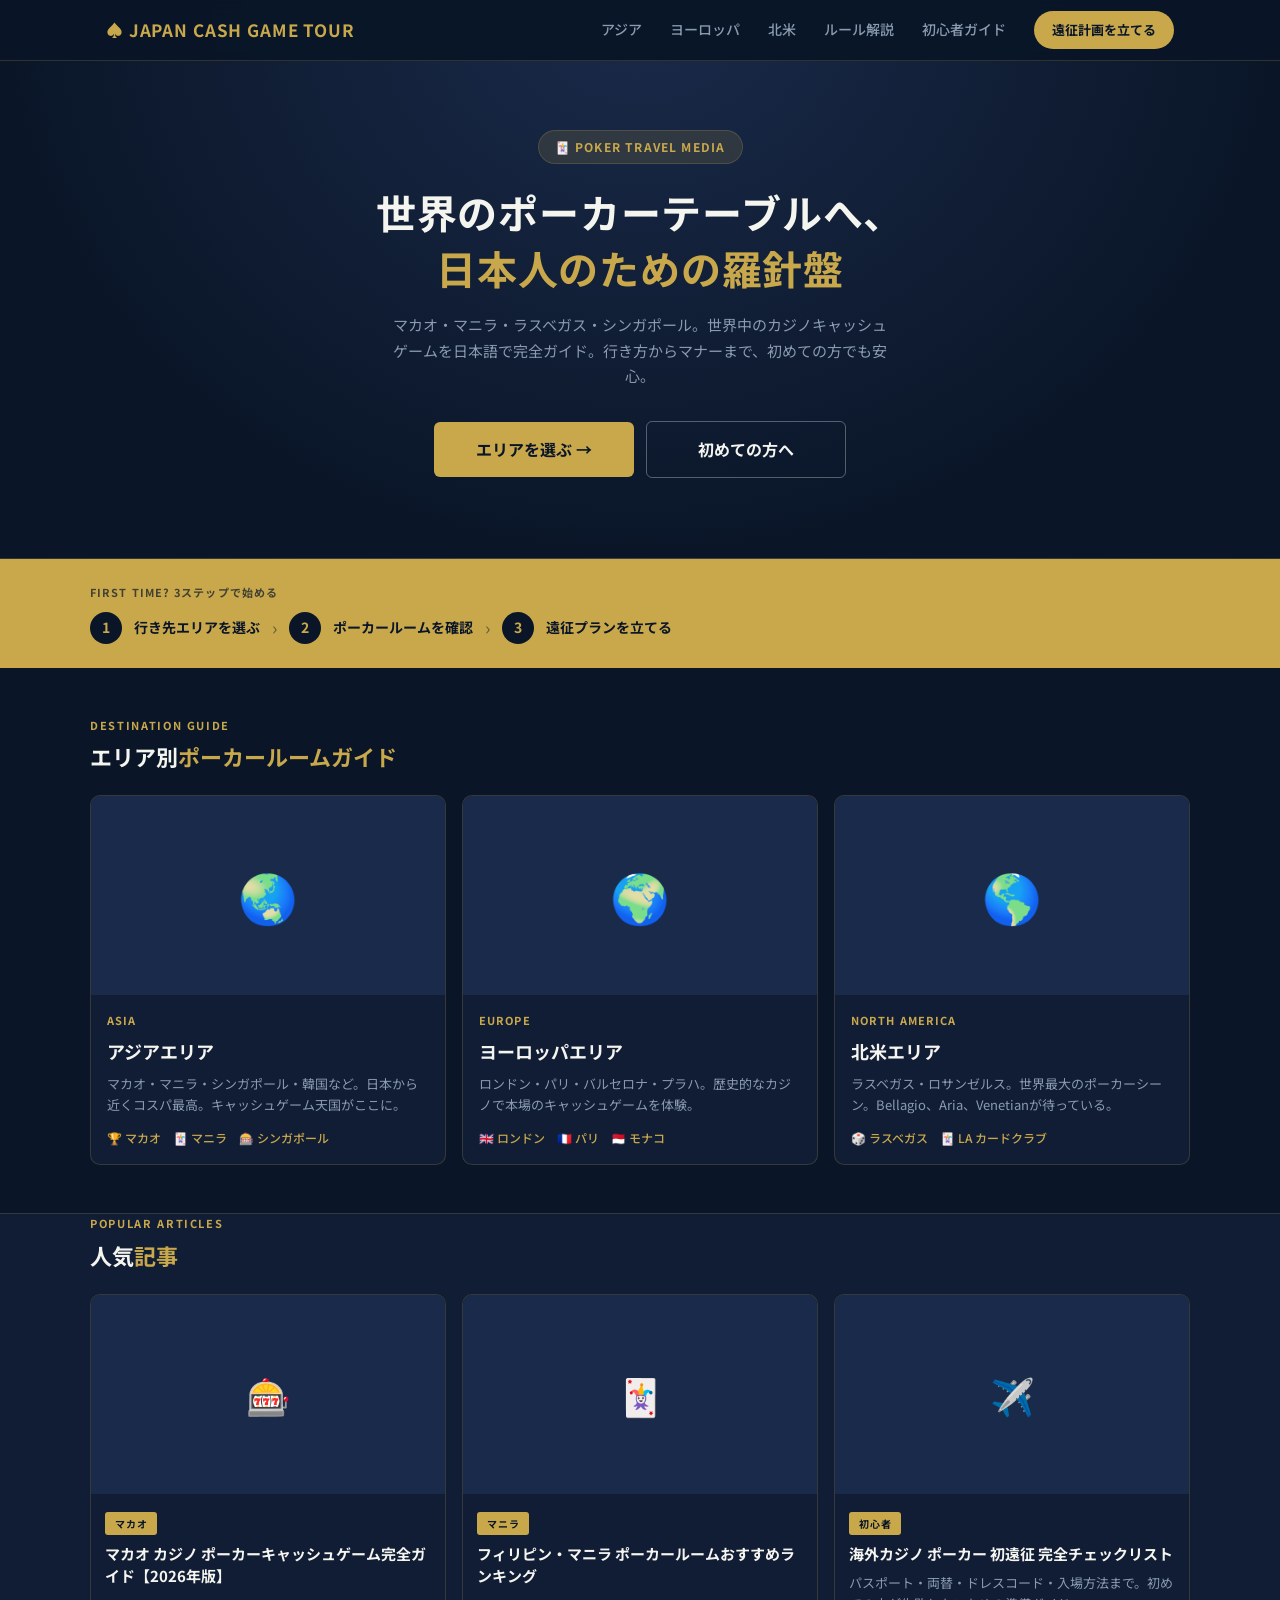
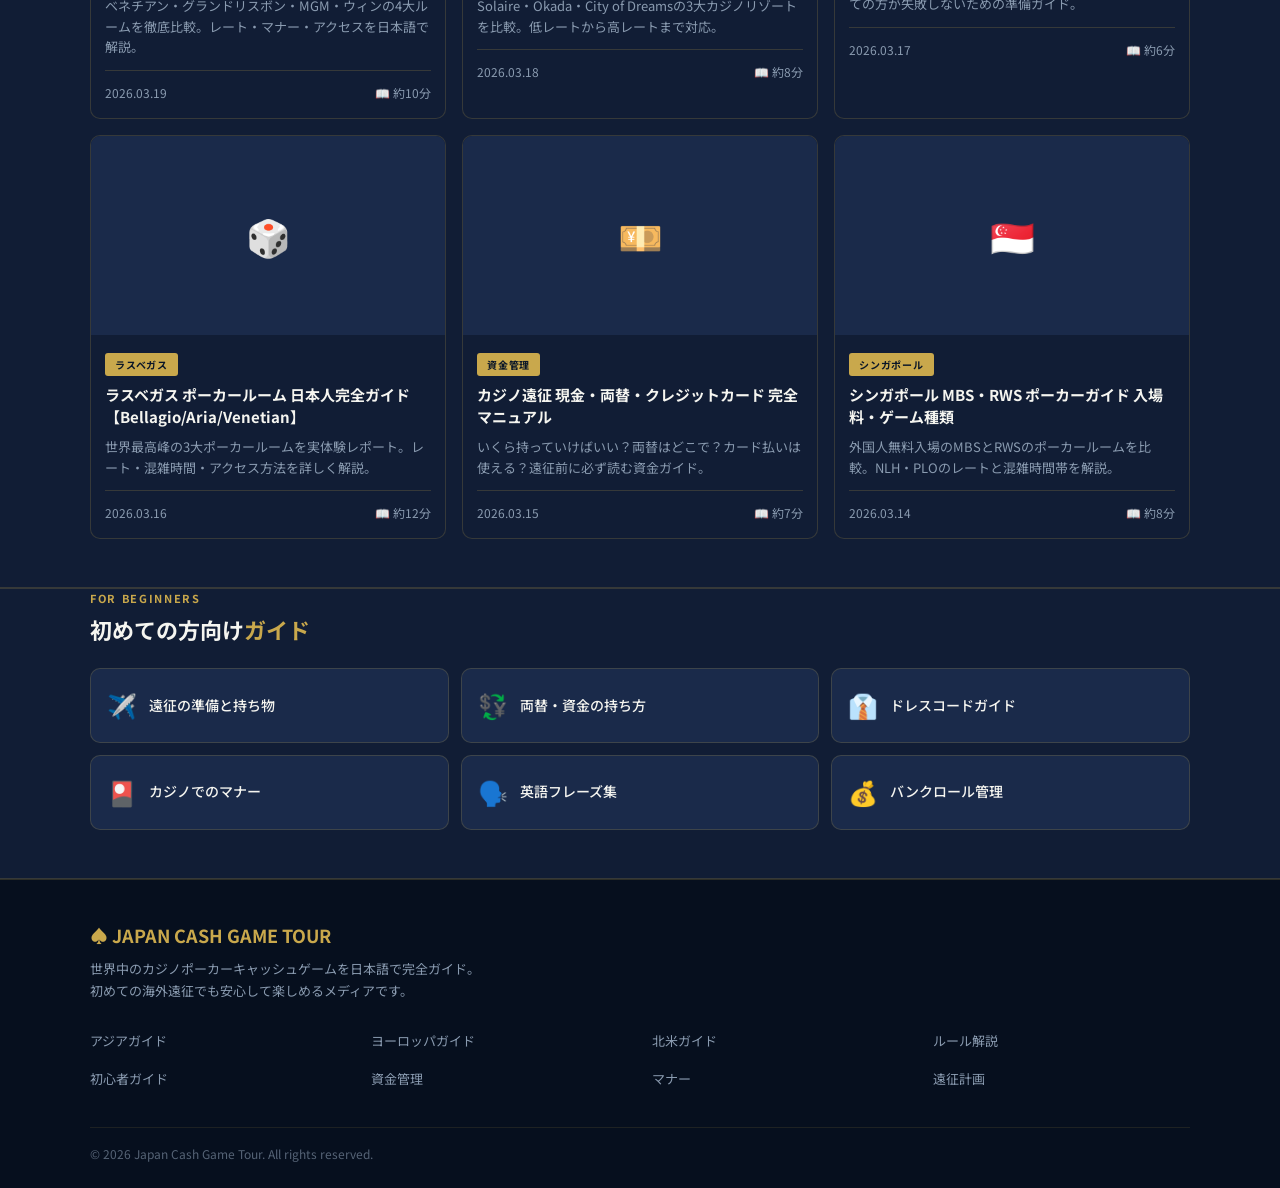
==== index.html @ 1968c3e8 "Initial: Japan Cash Game Tour portal site" ====
<!DOCTYPE html>
<html lang="ja">
<head>
<meta charset="UTF-8">
<meta name="viewport" content="width=device-width, initial-scale=1.0">
<title>Japan Cash Game Tour｜世界のポーカーキャッシュゲーム 日本人完全ガイド</title>
<meta name="description" content="マカオ・マニラ・ラスベガスなど世界中のカジノポーカーキャッシュゲームを日本語で完全ガイド。行き方・ルール・レート・マナーまで、初心者から上級者まで対応。">
<meta property="og:title" content="Japan Cash Game Tour｜世界のポーカーキャッシュゲーム 日本人完全ガイド">
<meta property="og:description" content="マカオ・マニラ・ラスベガスなど世界中のカジノポーカーキャッシュゲームを日本語で完全ガイド。">
<meta property="og:type" content="website">
<link rel="stylesheet" href="css/style.css">
</head>
<body>

<!-- HEADER -->
<header>
  <div class="header-inner">
    <a href="index.html" class="logo">♠ JAPAN CASH GAME TOUR</a>
    <button class="hamburger" aria-label="メニュー">
      <span></span><span></span><span></span>
    </button>
    <nav class="desktop-nav">
      <a href="area/asia.html">アジア</a>
      <a href="#">ヨーロッパ</a>
      <a href="#">北米</a>
      <a href="#">ルール解説</a>
      <a href="guide/beginners.html">初心者ガイド</a>
      <a href="#" class="nav-cta">遠征計画を立てる</a>
    </nav>
  </div>
</header>

<!-- MOBILE NAV -->
<div class="mobile-nav">
  <a href="area/asia.html">🌏 アジアエリアガイド</a>
  <a href="#">🌍 ヨーロッパエリアガイド</a>
  <a href="#">🌎 北米エリアガイド</a>
  <a href="#">🎴 ルール・マナー解説</a>
  <a href="#">💰 資金・レート管理</a>
  <a href="guide/beginners.html">✈️ 初めての方へ</a>
  <a href="#" style="color:var(--gold);font-weight:700;">遠征計画を立てる →</a>
</div>

<!-- HERO -->
<section class="hero">
  <div class="hero-badge">🃏 POKER TRAVEL MEDIA</div>
  <h1>世界のポーカーテーブルへ、<br><em>日本人のための羅針盤</em></h1>
  <p>マカオ・マニラ・ラスベガス・シンガポール。世界中のカジノキャッシュゲームを日本語で完全ガイド。行き方からマナーまで、初めての方でも安心。</p>
  <div class="hero-btns">
    <a href="area/asia.html" class="btn btn-primary">エリアを選ぶ →</a>
    <a href="guide/beginners.html" class="btn btn-secondary">初めての方へ</a>
  </div>
</section>

<!-- STEPS -->
<div class="steps-section">
  <div class="steps-inner">
    <div class="steps-label">FIRST TIME? 3ステップで始める</div>
    <div class="steps-row">
      <div class="step-item">
        <div class="step-num">1</div>
        <div class="step-text">行き先エリアを選ぶ</div>
      </div>
      <div class="step-arrow">›</div>
      <div class="step-item">
        <div class="step-num">2</div>
        <div class="step-text">ポーカールームを確認</div>
      </div>
      <div class="step-arrow">›</div>
      <div class="step-item">
        <div class="step-num">3</div>
        <div class="step-text">遠征プランを立てる</div>
      </div>
    </div>
  </div>
</div>

<!-- AREA -->
<section>
  <div class="section-inner">
    <div class="section-header">
      <div class="section-label">DESTINATION GUIDE</div>
      <h2 class="section-title">エリア別<span>ポーカールームガイド</span></h2>
    </div>
    <div class="area-grid">
      <a href="area/asia.html" class="area-card">
        <div class="area-card-img-placeholder">🌏</div>
        <div class="area-card-body">
          <div class="area-card-region">ASIA</div>
          <div class="area-card-title">アジアエリア</div>
          <div class="area-card-desc">マカオ・マニラ・シンガポール・韓国など。日本から近くコスパ最高。キャッシュゲーム天国がここに。</div>
          <div class="area-card-meta">
            <span>🏆 マカオ</span>
            <span>🃏 マニラ</span>
            <span>🎰 シンガポール</span>
          </div>
        </div>
      </a>
      <a href="#" class="area-card">
        <div class="area-card-img-placeholder">🌍</div>
        <div class="area-card-body">
          <div class="area-card-region">EUROPE</div>
          <div class="area-card-title">ヨーロッパエリア</div>
          <div class="area-card-desc">ロンドン・パリ・バルセロナ・プラハ。歴史的なカジノで本場のキャッシュゲームを体験。</div>
          <div class="area-card-meta">
            <span>🇬🇧 ロンドン</span>
            <span>🇫🇷 パリ</span>
            <span>🇲🇨 モナコ</span>
          </div>
        </div>
      </a>
      <a href="#" class="area-card">
        <div class="area-card-img-placeholder">🌎</div>
        <div class="area-card-body">
          <div class="area-card-region">NORTH AMERICA</div>
          <div class="area-card-title">北米エリア</div>
          <div class="area-card-desc">ラスベガス・ロサンゼルス。世界最大のポーカーシーン。Bellagio、Aria、Venetianが待っている。</div>
          <div class="area-card-meta">
            <span>🎲 ラスベガス</span>
            <span>🃏 LA カードクラブ</span>
          </div>
        </div>
      </a>
    </div>
  </div>
</section>

<!-- POPULAR ARTICLES -->
<section style="background:var(--navy-light); border-top:1px solid var(--border); border-bottom:1px solid var(--border);">
  <div class="section-inner">
    <div class="section-header">
      <div class="section-label">POPULAR ARTICLES</div>
      <h2 class="section-title">人気<span>記事</span></h2>
    </div>
    <div class="article-grid">
      <a href="article/macau-poker-guide.html" class="article-card">
        <div class="article-card-img-placeholder">🎰</div>
        <div class="article-card-body">
          <span class="article-tag">マカオ</span>
          <div class="article-card-title">マカオ カジノ ポーカーキャッシュゲーム完全ガイド【2026年版】</div>
          <div class="article-card-desc">ベネチアン・グランドリスボン・MGM・ウィンの4大ルームを徹底比較。レート・マナー・アクセスを日本語で解説。</div>
          <div class="article-card-foot">
            <span>2026.03.19</span><span>📖 約10分</span>
          </div>
        </div>
      </a>
      <a href="#" class="article-card">
        <div class="article-card-img-placeholder">🃏</div>
        <div class="article-card-body">
          <span class="article-tag">マニラ</span>
          <div class="article-card-title">フィリピン・マニラ ポーカールームおすすめランキング</div>
          <div class="article-card-desc">Solaire・Okada・City of Dreamsの3大カジノリゾートを比較。低レートから高レートまで対応。</div>
          <div class="article-card-foot">
            <span>2026.03.18</span><span>📖 約8分</span>
          </div>
        </div>
      </a>
      <a href="#" class="article-card">
        <div class="article-card-img-placeholder">✈️</div>
        <div class="article-card-body">
          <span class="article-tag">初心者</span>
          <div class="article-card-title">海外カジノ ポーカー 初遠征 完全チェックリスト</div>
          <div class="article-card-desc">パスポート・両替・ドレスコード・入場方法まで。初めての方が失敗しないための準備ガイド。</div>
          <div class="article-card-foot">
            <span>2026.03.17</span><span>📖 約6分</span>
          </div>
        </div>
      </a>
      <a href="#" class="article-card">
        <div class="article-card-img-placeholder">🎲</div>
        <div class="article-card-body">
          <span class="article-tag">ラスベガス</span>
          <div class="article-card-title">ラスベガス ポーカールーム 日本人完全ガイド【Bellagio/Aria/Venetian】</div>
          <div class="article-card-desc">世界最高峰の3大ポーカールームを実体験レポート。レート・混雑時間・アクセス方法を詳しく解説。</div>
          <div class="article-card-foot">
            <span>2026.03.16</span><span>📖 約12分</span>
          </div>
        </div>
      </a>
      <a href="#" class="article-card">
        <div class="article-card-img-placeholder">💴</div>
        <div class="article-card-body">
          <span class="article-tag">資金管理</span>
          <div class="article-card-title">カジノ遠征 現金・両替・クレジットカード 完全マニュアル</div>
          <div class="article-card-desc">いくら持っていけばいい？両替はどこで？カード払いは使える？遠征前に必ず読む資金ガイド。</div>
          <div class="article-card-foot">
            <span>2026.03.15</span><span>📖 約7分</span>
          </div>
        </div>
      </a>
      <a href="#" class="article-card">
        <div class="article-card-img-placeholder">🇸🇬</div>
        <div class="article-card-body">
          <span class="article-tag">シンガポール</span>
          <div class="article-card-title">シンガポール MBS・RWS ポーカーガイド 入場料・ゲーム種類</div>
          <div class="article-card-desc">外国人無料入場のMBSとRWSのポーカールームを比較。NLH・PLOのレートと混雑時間帯を解説。</div>
          <div class="article-card-foot">
            <span>2026.03.14</span><span>📖 約8分</span>
          </div>
        </div>
      </a>
    </div>
  </div>
</section>

<!-- BEGINNER GUIDE -->
<section class="beginner-section">
  <div class="section-inner">
    <div class="section-header">
      <div class="section-label">FOR BEGINNERS</div>
      <h2 class="section-title">初めての方向け<span>ガイド</span></h2>
    </div>
    <div class="beginner-grid">
      <a href="#" class="beginner-link"><span class="beginner-icon">✈️</span>遠征の準備と持ち物</a>
      <a href="#" class="beginner-link"><span class="beginner-icon">💱</span>両替・資金の持ち方</a>
      <a href="#" class="beginner-link"><span class="beginner-icon">👔</span>ドレスコードガイド</a>
      <a href="#" class="beginner-link"><span class="beginner-icon">🎴</span>カジノでのマナー</a>
      <a href="#" class="beginner-link"><span class="beginner-icon">🗣️</span>英語フレーズ集</a>
      <a href="#" class="beginner-link"><span class="beginner-icon">💰</span>バンクロール管理</a>
    </div>
  </div>
</section>

<!-- FOOTER -->
<footer>
  <div class="footer-inner">
    <div class="footer-logo">♠ JAPAN CASH GAME TOUR</div>
    <div class="footer-desc">世界中のカジノポーカーキャッシュゲームを日本語で完全ガイド。初めての海外遠征でも安心して楽しめるメディアです。</div>
    <nav class="footer-nav">
      <a href="area/asia.html">アジアガイド</a>
      <a href="#">ヨーロッパガイド</a>
      <a href="#">北米ガイド</a>
      <a href="#">ルール解説</a>
      <a href="guide/beginners.html">初心者ガイド</a>
      <a href="#">資金管理</a>
      <a href="#">マナー</a>
      <a href="#">遠征計画</a>
    </nav>
    <div class="footer-copy">© 2026 Japan Cash Game Tour. All rights reserved.</div>
  </div>
</footer>

<script src="js/main.js"></script>
</body>
</html>
---- css/style.css ----
/* ===========================
   Japan Cash Game Tour
   Mobile-First CSS
   =========================== */

@import url('https://fonts.googleapis.com/css2?family=Noto+Sans+JP:wght@300;400;500;700&display=swap');

:root {
  --navy: #0a1628;
  --navy-light: #111d35;
  --navy-mid: #1a2a4a;
  --gold: #c9a84c;
  --gold-light: #e2c97e;
  --white: #f5f5f0;
  --gray: #8a9bb0;
  --danger: #e05555;
  --card-bg: #111d35;
  --border: rgba(201,168,76,0.2);
  --font: 'Noto Sans JP', sans-serif;
  --radius: 10px;
  --shadow: 0 4px 24px rgba(0,0,0,0.4);
}

*, *::before, *::after { box-sizing: border-box; margin: 0; padding: 0; }

html { scroll-behavior: smooth; }

body {
  font-family: var(--font);
  background: var(--navy);
  color: var(--white);
  font-size: 16px;
  line-height: 1.7;
  -webkit-tap-highlight-color: transparent;
}

a { color: var(--gold); text-decoration: none; }
a:hover { color: var(--gold-light); }
img { max-width: 100%; display: block; }

/* ===========================
   HEADER
   =========================== */
header {
  position: fixed;
  top: 0; left: 0; right: 0;
  z-index: 100;
  background: rgba(10,22,40,0.97);
  backdrop-filter: blur(8px);
  border-bottom: 1px solid var(--border);
  transition: box-shadow 0.3s;
}
header.scrolled { box-shadow: 0 2px 20px rgba(0,0,0,0.6); }

.header-inner {
  max-width: 1100px;
  margin: 0 auto;
  padding: 0 16px;
  height: 60px;
  display: flex;
  align-items: center;
  justify-content: space-between;
}

.logo {
  font-size: 17px;
  font-weight: 700;
  color: var(--gold);
  letter-spacing: 0.05em;
  display: flex;
  align-items: center;
  gap: 6px;
}
.logo span { color: var(--white); font-size: 13px; font-weight: 300; display: block; line-height: 1; }

.hamburger {
  background: none;
  border: none;
  cursor: pointer;
  padding: 8px;
  display: flex;
  flex-direction: column;
  gap: 5px;
}
.hamburger span {
  display: block;
  width: 24px;
  height: 2px;
  background: var(--white);
  transition: 0.3s;
}
.hamburger.open span:nth-child(1) { transform: rotate(45deg) translate(5px,5px); }
.hamburger.open span:nth-child(2) { opacity: 0; }
.hamburger.open span:nth-child(3) { transform: rotate(-45deg) translate(5px,-5px); }

.mobile-nav {
  display: none;
  position: fixed;
  top: 60px; left: 0; right: 0; bottom: 0;
  background: rgba(10,22,40,0.98);
  z-index: 99;
  padding: 24px 16px;
  overflow-y: auto;
}
.mobile-nav.open { display: block; }
.mobile-nav a {
  display: block;
  color: var(--white);
  font-size: 18px;
  font-weight: 500;
  padding: 16px 0;
  border-bottom: 1px solid var(--border);
}
.mobile-nav a:hover { color: var(--gold); }

.desktop-nav { display: none; }

@media (min-width: 768px) {
  .hamburger { display: none; }
  .mobile-nav { display: none !important; }
  .desktop-nav {
    display: flex;
    gap: 28px;
    align-items: center;
  }
  .desktop-nav a {
    color: var(--gray);
    font-size: 14px;
    font-weight: 500;
    transition: color 0.2s;
  }
  .desktop-nav a:hover { color: var(--gold); }
  .desktop-nav .nav-cta {
    background: var(--gold);
    color: var(--navy);
    padding: 8px 18px;
    border-radius: 20px;
    font-weight: 700;
    font-size: 13px;
  }
  .desktop-nav .nav-cta:hover { background: var(--gold-light); color: var(--navy); }
}

/* ===========================
   HERO
   =========================== */
.hero {
  padding: 100px 16px 60px;
  text-align: center;
  background: radial-gradient(ellipse at 50% 0%, #1a2a4a 0%, var(--navy) 70%);
  border-bottom: 1px solid var(--border);
}

.hero-badge {
  display: inline-block;
  background: rgba(201,168,76,0.15);
  border: 1px solid var(--border);
  color: var(--gold);
  font-size: 12px;
  font-weight: 700;
  letter-spacing: 0.1em;
  padding: 6px 16px;
  border-radius: 20px;
  margin-bottom: 20px;
}

.hero h1 {
  font-size: 26px;
  font-weight: 700;
  line-height: 1.4;
  margin-bottom: 16px;
  letter-spacing: 0.02em;
}
.hero h1 em {
  color: var(--gold);
  font-style: normal;
}

.hero p {
  font-size: 15px;
  color: var(--gray);
  margin-bottom: 32px;
  max-width: 500px;
  margin-left: auto;
  margin-right: auto;
}

.hero-btns {
  display: flex;
  flex-direction: column;
  gap: 12px;
  align-items: center;
}

.btn {
  display: inline-block;
  padding: 14px 32px;
  border-radius: 6px;
  font-size: 16px;
  font-weight: 700;
  cursor: pointer;
  min-height: 50px;
  min-width: 200px;
  text-align: center;
  transition: transform 0.2s, box-shadow 0.2s;
}
.btn:hover { transform: translateY(-2px); }
.btn-primary {
  background: var(--gold);
  color: var(--navy);
}
.btn-primary:hover { background: var(--gold-light); color: var(--navy); }
.btn-secondary {
  background: transparent;
  color: var(--white);
  border: 1px solid rgba(255,255,255,0.3);
}
.btn-secondary:hover { border-color: var(--gold); color: var(--gold); }

@media (min-width: 480px) {
  .hero h1 { font-size: 32px; }
  .hero-btns { flex-direction: row; justify-content: center; }
}
@media (min-width: 768px) {
  .hero { padding: 130px 24px 80px; }
  .hero h1 { font-size: 40px; }
}

/* ===========================
   STEPS (初心者向け)
   =========================== */
.steps-section {
  background: var(--gold);
  padding: 24px 16px;
}
.steps-inner {
  max-width: 1100px;
  margin: 0 auto;
}
.steps-label {
  font-size: 11px;
  font-weight: 700;
  letter-spacing: 0.1em;
  color: var(--navy);
  opacity: 0.7;
  margin-bottom: 10px;
}
.steps-row {
  display: flex;
  flex-direction: column;
  gap: 12px;
}
.step-item {
  display: flex;
  align-items: center;
  gap: 12px;
  color: var(--navy);
}
.step-num {
  width: 32px; height: 32px;
  border-radius: 50%;
  background: var(--navy);
  color: var(--gold);
  font-weight: 700;
  font-size: 14px;
  display: flex; align-items: center; justify-content: center;
  flex-shrink: 0;
}
.step-text { font-size: 14px; font-weight: 700; color: var(--navy); }
.step-arrow { color: var(--navy); opacity: 0.5; font-size: 18px; }

@media (min-width: 600px) {
  .steps-row { flex-direction: row; align-items: center; }
}

/* ===========================
   SECTION COMMON
   =========================== */
section { padding: 48px 16px; }
section + section { padding-top: 0; }

.section-header {
  margin-bottom: 24px;
}
.section-label {
  font-size: 11px;
  font-weight: 700;
  letter-spacing: 0.15em;
  color: var(--gold);
  margin-bottom: 8px;
}
.section-title {
  font-size: 22px;
  font-weight: 700;
  color: var(--white);
  line-height: 1.3;
}
.section-title span { color: var(--gold); }

.section-inner { max-width: 1100px; margin: 0 auto; }

/* ===========================
   AREA CARDS
   =========================== */
.area-grid {
  display: grid;
  grid-template-columns: 1fr;
  gap: 16px;
}
.area-card {
  border-radius: var(--radius);
  overflow: hidden;
  background: var(--card-bg);
  border: 1px solid var(--border);
  transition: transform 0.2s, box-shadow 0.2s;
  text-decoration: none;
  display: block;
}
.area-card:hover { transform: translateY(-4px); box-shadow: var(--shadow); }

.area-card-img {
  width: 100%;
  aspect-ratio: 16/9;
  object-fit: cover;
  background: var(--navy-mid);
  display: flex;
  align-items: center;
  justify-content: center;
  font-size: 40px;
}
.area-card-img-placeholder {
  width: 100%;
  aspect-ratio: 16/9;
  background: var(--navy-mid);
  display: flex;
  align-items: center;
  justify-content: center;
  font-size: 48px;
}
.area-card-body { padding: 16px; }
.area-card-region {
  font-size: 11px;
  font-weight: 700;
  letter-spacing: 0.1em;
  color: var(--gold);
  margin-bottom: 6px;
}
.area-card-title {
  font-size: 18px;
  font-weight: 700;
  color: var(--white);
  margin-bottom: 8px;
}
.area-card-desc { font-size: 13px; color: var(--gray); margin-bottom: 12px; line-height: 1.6; }
.area-card-meta {
  display: flex;
  gap: 12px;
  font-size: 12px;
  color: var(--gold);
  font-weight: 500;
}

@media (min-width: 600px) {
  .area-grid { grid-template-columns: 1fr 1fr; }
}
@media (min-width: 900px) {
  .area-grid { grid-template-columns: repeat(3, 1fr); }
}

/* ===========================
   ARTICLE CARDS
   =========================== */
.article-grid {
  display: grid;
  grid-template-columns: 1fr;
  gap: 16px;
}
.article-card {
  background: var(--card-bg);
  border: 1px solid var(--border);
  border-radius: var(--radius);
  overflow: hidden;
  transition: transform 0.2s, box-shadow 0.2s;
  display: block;
  color: var(--white);
}
.article-card:hover { transform: translateY(-4px); box-shadow: var(--shadow); color: var(--white); }
.article-card-img-placeholder {
  width: 100%;
  aspect-ratio: 16/9;
  background: var(--navy-mid);
  display: flex;
  align-items: center;
  justify-content: center;
  font-size: 36px;
}
.article-card-body { padding: 14px; }
.article-tag {
  display: inline-block;
  font-size: 10px;
  font-weight: 700;
  letter-spacing: 0.08em;
  color: var(--navy);
  background: var(--gold);
  padding: 3px 10px;
  border-radius: 3px;
  margin-bottom: 8px;
}
.article-card-title {
  font-size: 15px;
  font-weight: 700;
  line-height: 1.5;
  margin-bottom: 8px;
}
.article-card-desc { font-size: 13px; color: var(--gray); line-height: 1.6; }
.article-card-foot {
  margin-top: 12px;
  padding-top: 12px;
  border-top: 1px solid var(--border);
  font-size: 12px;
  color: var(--gray);
  display: flex;
  justify-content: space-between;
}

@media (min-width: 600px) {
  .article-grid { grid-template-columns: 1fr 1fr; }
}
@media (min-width: 900px) {
  .article-grid { grid-template-columns: repeat(3, 1fr); }
}

/* ===========================
   BEGINNER GUIDE SECTION
   =========================== */
.beginner-section {
  background: var(--navy-light);
  border-top: 1px solid var(--border);
  border-bottom: 1px solid var(--border);
}
.beginner-grid {
  display: grid;
  grid-template-columns: 1fr 1fr;
  gap: 12px;
}
.beginner-link {
  background: var(--navy-mid);
  border: 1px solid var(--border);
  border-radius: var(--radius);
  padding: 16px;
  display: flex;
  align-items: center;
  gap: 12px;
  color: var(--white);
  font-size: 14px;
  font-weight: 500;
  transition: border-color 0.2s, background 0.2s;
  min-height: 64px;
}
.beginner-link:hover { border-color: var(--gold); background: rgba(201,168,76,0.08); color: var(--gold); }
.beginner-icon { font-size: 24px; flex-shrink: 0; }

@media (min-width: 600px) {
  .beginner-grid { grid-template-columns: repeat(3, 1fr); }
}

/* ===========================
   FOOTER
   =========================== */
footer {
  background: #060f1e;
  border-top: 1px solid var(--border);
  padding: 40px 16px 24px;
}
.footer-inner {
  max-width: 1100px;
  margin: 0 auto;
}
.footer-logo {
  font-size: 18px;
  font-weight: 700;
  color: var(--gold);
  margin-bottom: 8px;
}
.footer-desc {
  font-size: 13px;
  color: var(--gray);
  margin-bottom: 24px;
  max-width: 400px;
}
.footer-nav {
  display: grid;
  grid-template-columns: 1fr 1fr;
  gap: 8px 24px;
  margin-bottom: 32px;
}
.footer-nav a {
  font-size: 13px;
  color: var(--gray);
  padding: 4px 0;
}
.footer-nav a:hover { color: var(--gold); }
.footer-copy {
  font-size: 12px;
  color: var(--gray);
  opacity: 0.6;
  border-top: 1px solid var(--border);
  padding-top: 16px;
}

@media (min-width: 600px) {
  .footer-nav { grid-template-columns: repeat(4, 1fr); }
}

/* ===========================
   ARTICLE PAGE
   =========================== */
.article-page { padding-top: 80px; }

.article-header {
  padding: 40px 16px 32px;
  max-width: 800px;
  margin: 0 auto;
}
.article-breadcrumb {
  font-size: 12px;
  color: var(--gray);
  margin-bottom: 16px;
  display: flex;
  gap: 6px;
  flex-wrap: wrap;
}
.article-breadcrumb a { color: var(--gold); }
.article-breadcrumb span { opacity: 0.5; }

.article-main-title {
  font-size: 22px;
  font-weight: 700;
  line-height: 1.5;
  margin-bottom: 16px;
}
.article-meta-row {
  display: flex;
  gap: 16px;
  font-size: 13px;
  color: var(--gray);
  flex-wrap: wrap;
  margin-bottom: 24px;
}
.article-hero-img-placeholder {
  width: 100%;
  aspect-ratio: 16/9;
  background: var(--navy-mid);
  display: flex;
  align-items: center;
  justify-content: center;
  font-size: 64px;
  border-radius: var(--radius);
}

.article-body {
  max-width: 800px;
  margin: 0 auto;
  padding: 0 16px 60px;
}

/* TOC */
.toc {
  background: var(--navy-light);
  border: 1px solid var(--border);
  border-radius: var(--radius);
  margin-bottom: 32px;
  overflow: hidden;
}
.toc-header {
  padding: 16px;
  cursor: pointer;
  display: flex;
  justify-content: space-between;
  align-items: center;
  font-weight: 700;
  font-size: 15px;
  user-select: none;
}
.toc-arrow { transition: transform 0.3s; font-size: 12px; }
.toc-arrow.open { transform: rotate(180deg); }
.toc-list {
  display: none;
  padding: 0 16px 16px;
  list-style: none;
}
.toc-list.open { display: block; }
.toc-list li { margin-bottom: 8px; }
.toc-list a { font-size: 14px; color: var(--gray); }
.toc-list a:hover { color: var(--gold); }
.toc-list li.sub { padding-left: 16px; }

/* Article content */
.article-content h2 {
  font-size: 20px;
  font-weight: 700;
  color: var(--white);
  border-left: 3px solid var(--gold);
  padding-left: 14px;
  margin: 40px 0 16px;
  line-height: 1.4;
}
.article-content h3 {
  font-size: 17px;
  font-weight: 700;
  color: var(--gold-light);
  margin: 28px 0 12px;
}
.article-content p { margin-bottom: 16px; font-size: 15px; line-height: 1.8; color: rgba(245,245,240,0.9); }
.article-content ul, .article-content ol {
  padding-left: 20px;
  margin-bottom: 16px;
}
.article-content li { font-size: 15px; line-height: 1.8; margin-bottom: 6px; }

/* Table */
.table-scroll { overflow-x: auto; margin-bottom: 24px; border-radius: var(--radius); }
.room-table {
  width: 100%;
  min-width: 560px;
  border-collapse: collapse;
  font-size: 14px;
}
.room-table th {
  background: var(--navy-mid);
  color: var(--gold);
  font-weight: 700;
  padding: 12px 14px;
  text-align: left;
  white-space: nowrap;
  border-bottom: 1px solid var(--border);
}
.room-table td {
  padding: 12px 14px;
  border-bottom: 1px solid rgba(255,255,255,0.06);
  color: rgba(245,245,240,0.85);
  vertical-align: top;
}
.room-table tr:nth-child(odd) td { background: var(--navy-light); }

/* Tips box */
.tips-box {
  background: rgba(201,168,76,0.08);
  border: 1px solid rgba(201,168,76,0.3);
  border-radius: var(--radius);
  padding: 16px 20px;
  margin: 24px 0;
}
.tips-box-title {
  font-size: 14px;
  font-weight: 700;
  color: var(--gold);
  margin-bottom: 10px;
}
.tips-box ul { padding-left: 18px; }
.tips-box li { font-size: 14px; margin-bottom: 6px; }

/* Room image grid */
.room-img-grid {
  display: grid;
  grid-template-columns: 1fr 1fr;
  gap: 10px;
  margin: 16px 0 24px;
}
.room-img-placeholder {
  aspect-ratio: 4/3;
  background: var(--navy-mid);
  border-radius: 8px;
  display: flex;
  align-items: center;
  justify-content: center;
  font-size: 28px;
  flex-direction: column;
  gap: 6px;
  font-size: 12px;
  color: var(--gray);
}
.room-img-placeholder .room-emoji { font-size: 28px; }

@media (min-width: 768px) {
  .article-main-title { font-size: 28px; }
  .room-img-grid { grid-template-columns: repeat(4, 1fr); }
}
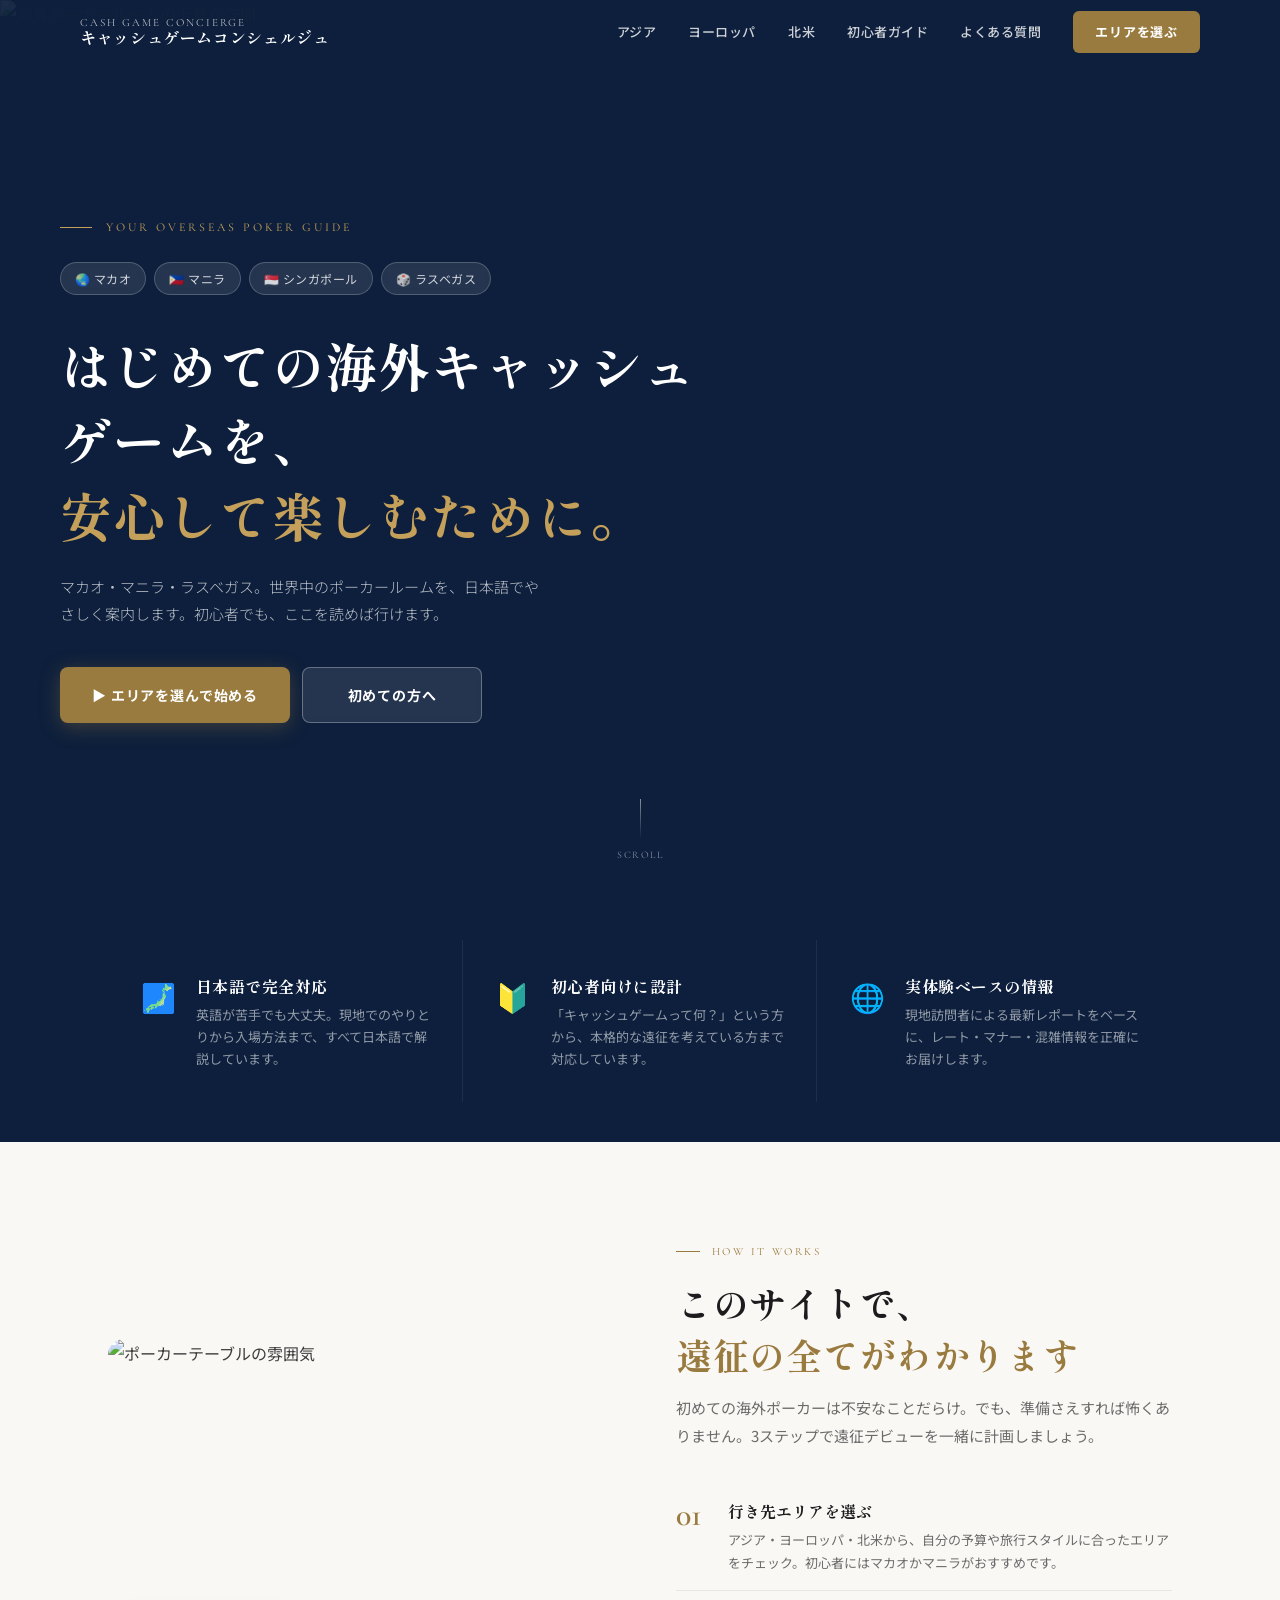
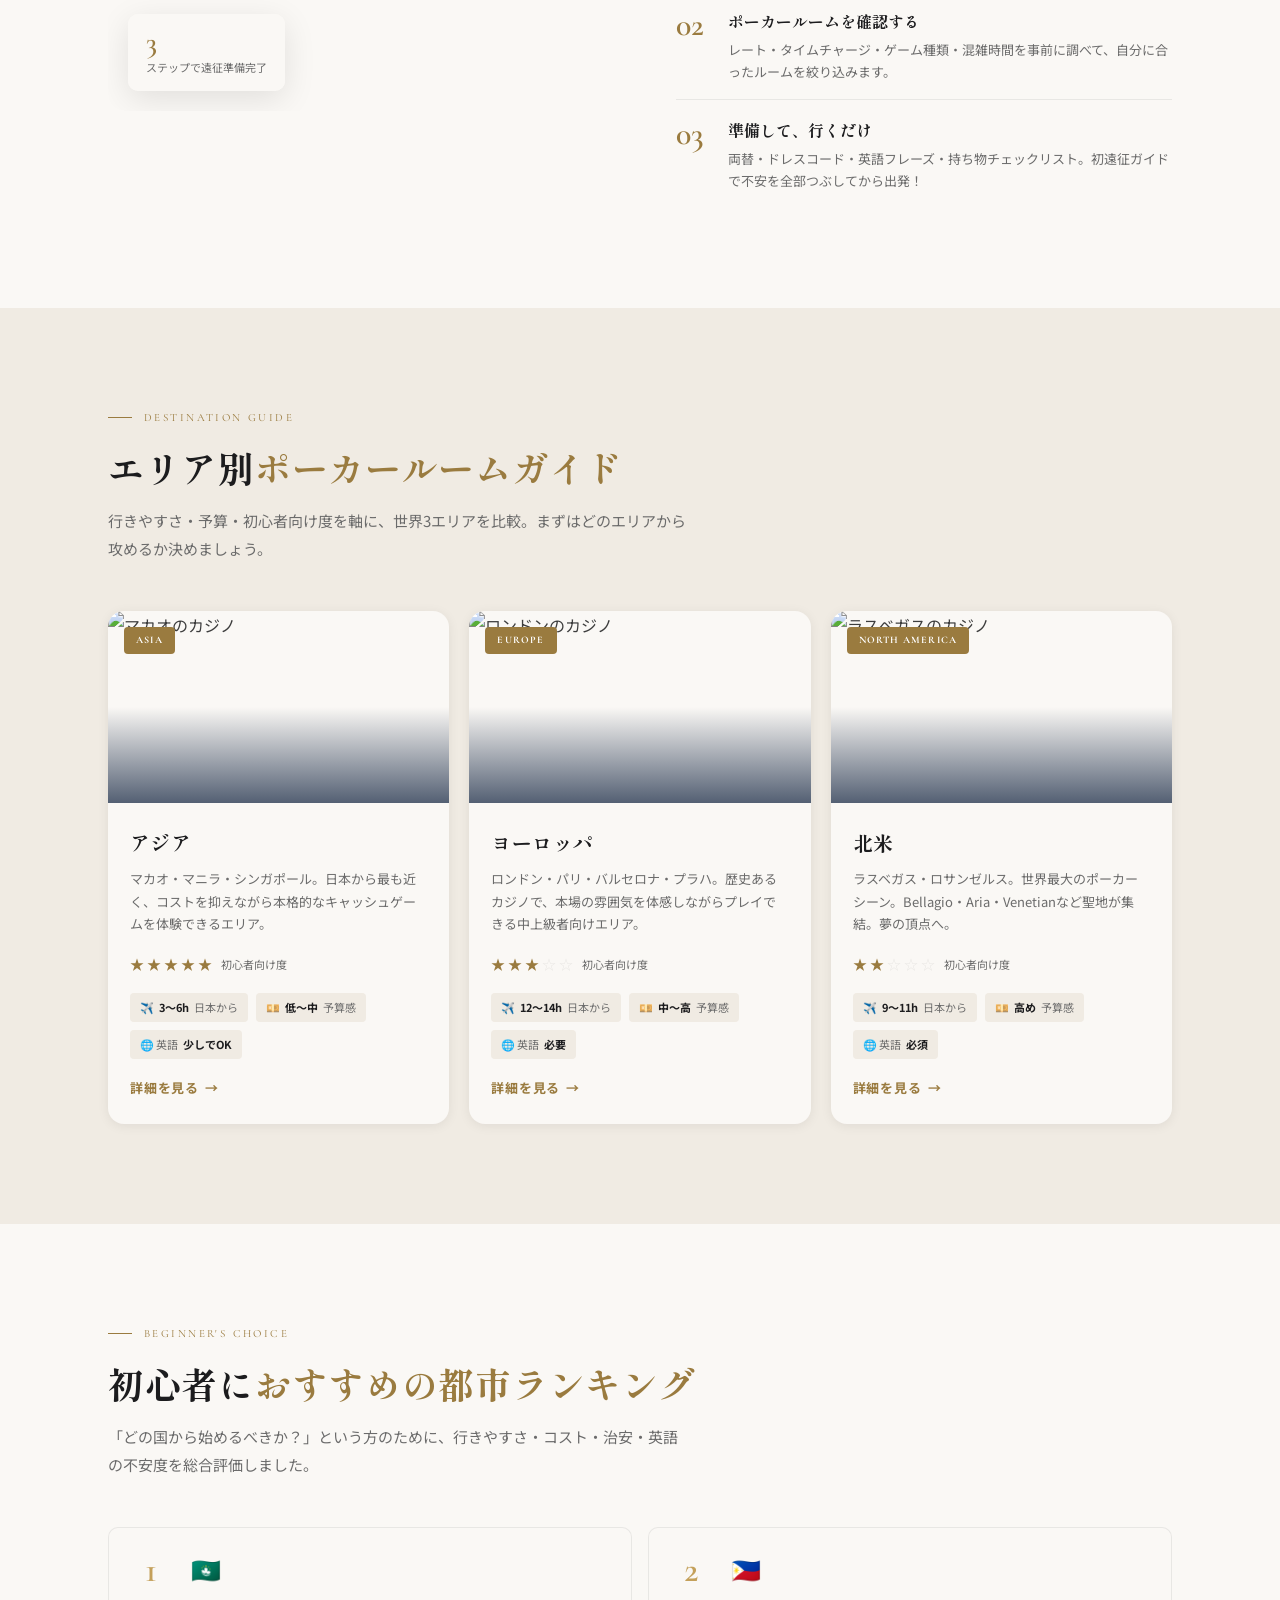
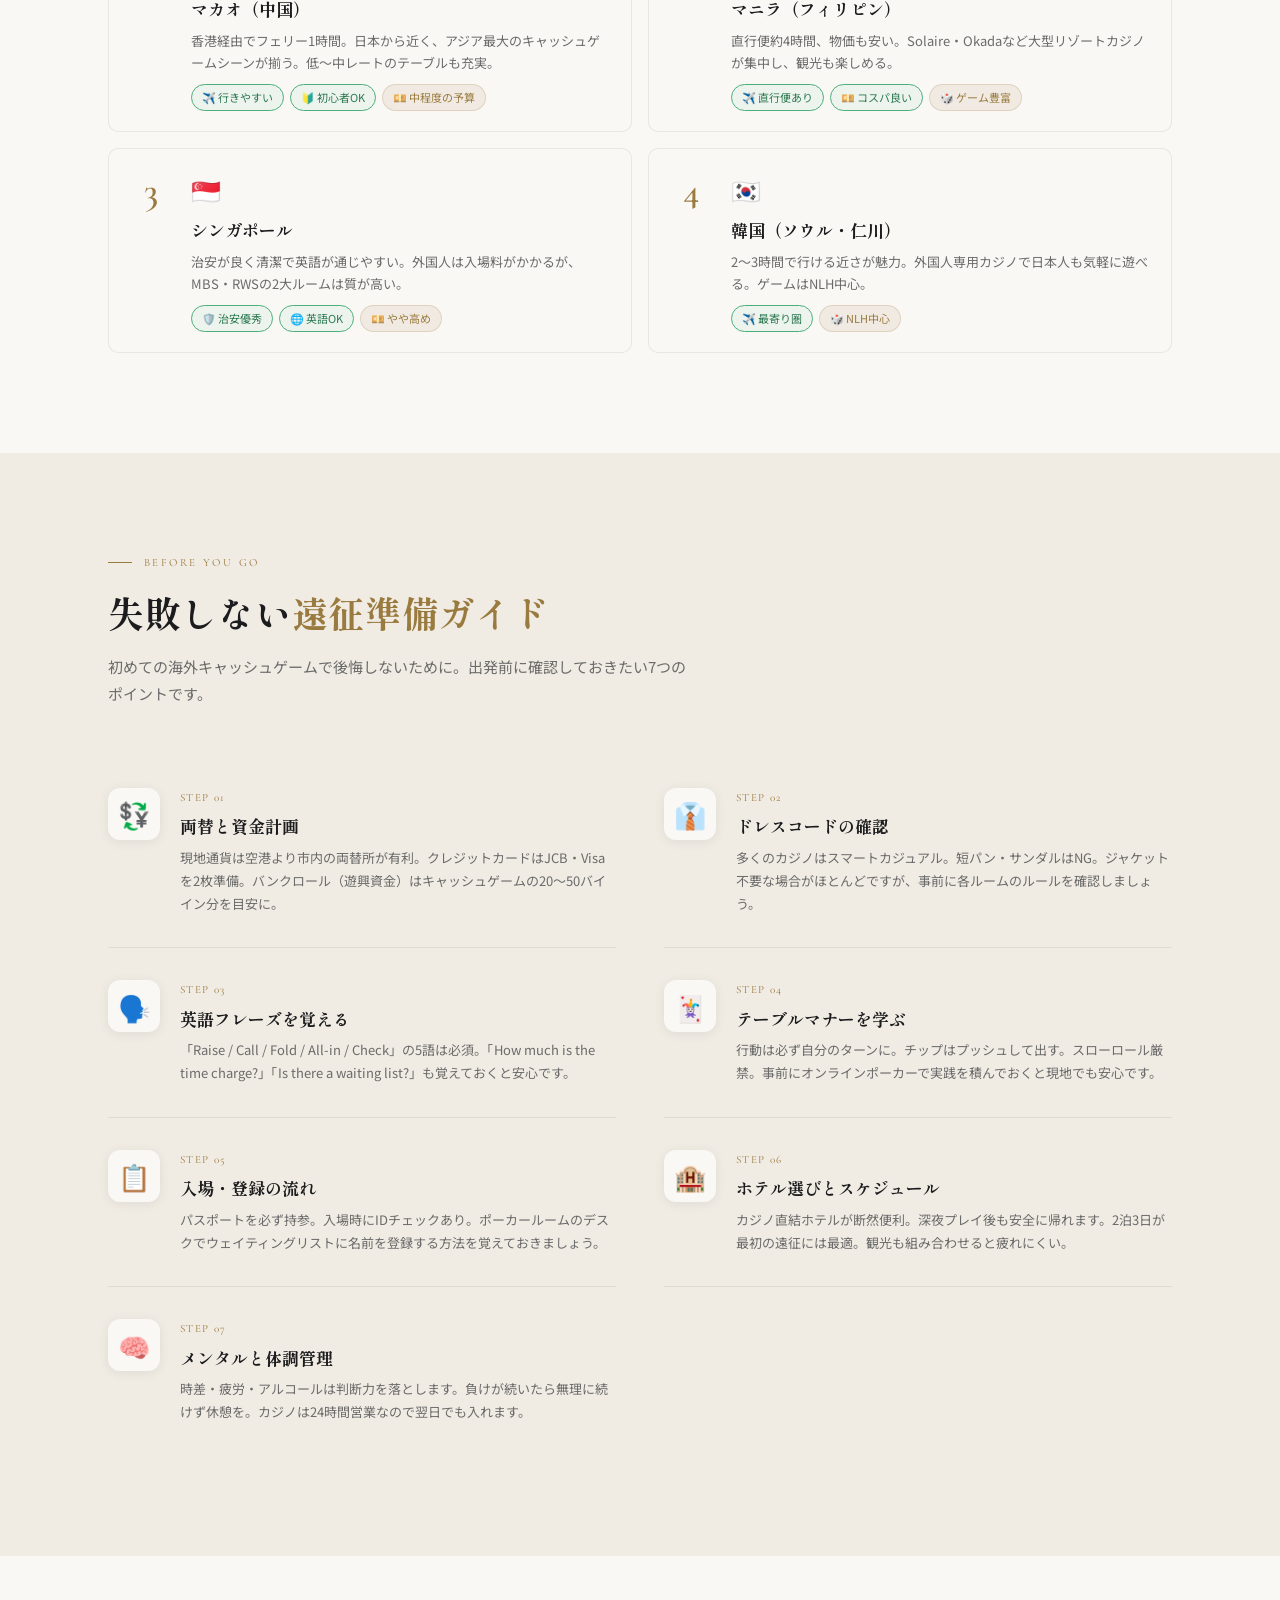
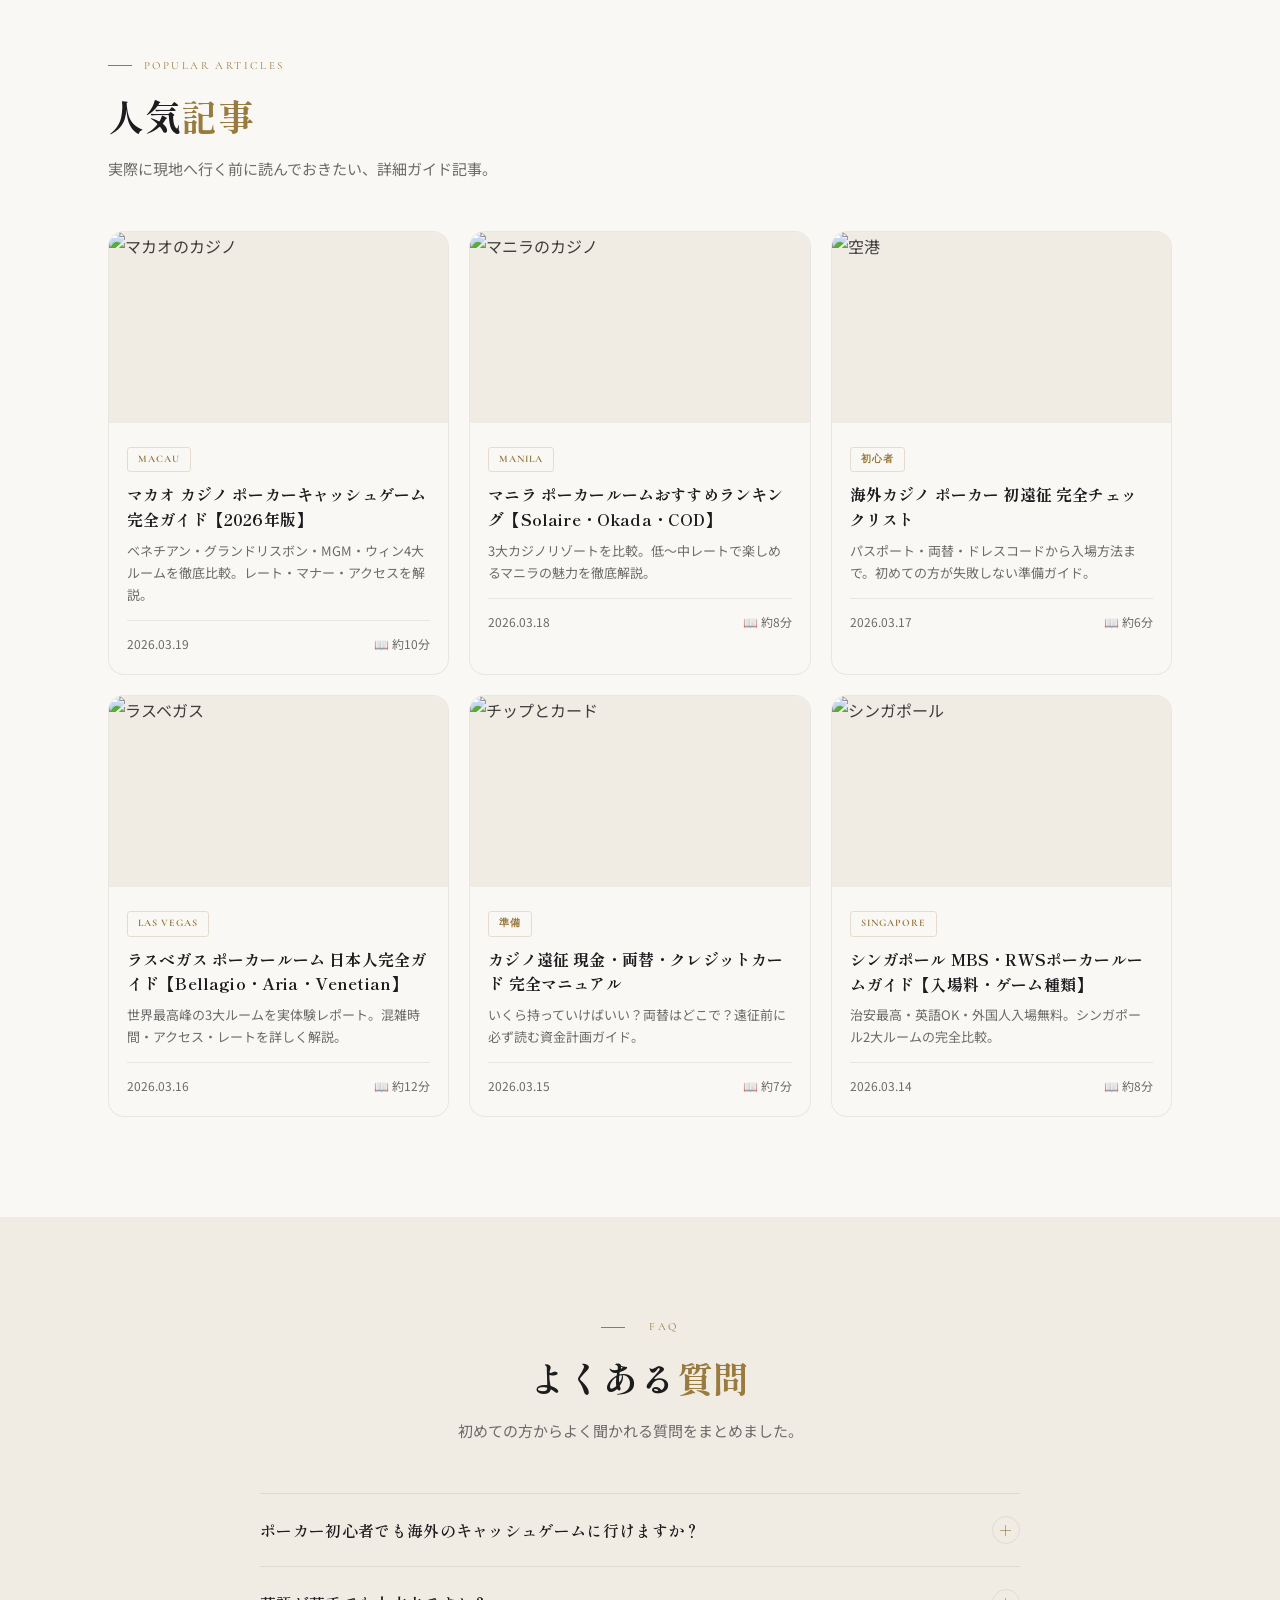
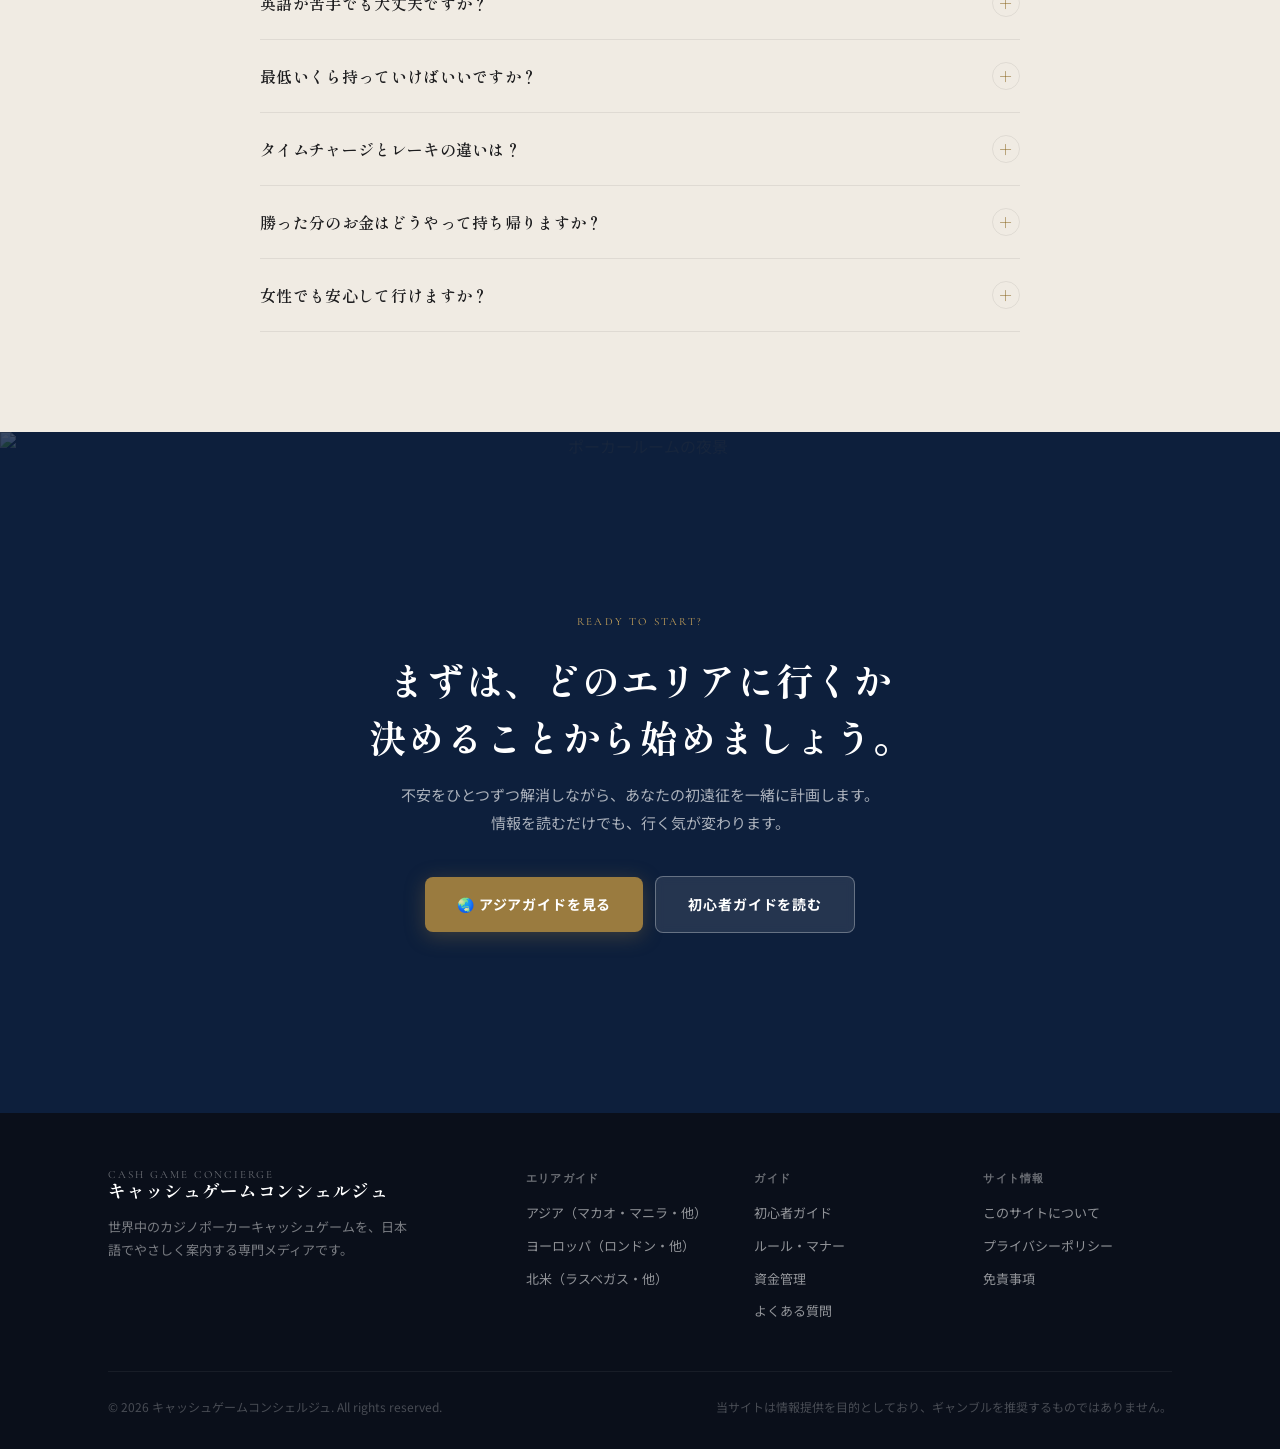
==== commit a22a5633: "Redesign: キャッシュゲームコンシェルジュ 全面リニューアル" ====
--- a/index.html
+++ b/index.html
@@ -3,10 +3,10 @@
 <head>
 <meta charset="UTF-8">
 <meta name="viewport" content="width=device-width, initial-scale=1.0">
-<title>Japan Cash Game Tour｜世界のポーカーキャッシュゲーム 日本人完全ガイド</title>
-<meta name="description" content="マカオ・マニラ・ラスベガスなど世界中のカジノポーカーキャッシュゲームを日本語で完全ガイド。行き方・ルール・レート・マナーまで、初心者から上級者まで対応。">
-<meta property="og:title" content="Japan Cash Game Tour｜世界のポーカーキャッシュゲーム 日本人完全ガイド">
-<meta property="og:description" content="マカオ・マニラ・ラスベガスなど世界中のカジノポーカーキャッシュゲームを日本語で完全ガイド。">
+<title>キャッシュゲームコンシェルジュ｜はじめての海外ポーカーキャッシュゲーム完全ガイド</title>
+<meta name="description" content="マカオ・マニラ・ラスベガスなど世界中のカジノポーカーキャッシュゲームを日本語で完全案内。初心者でも安心して海外デビューできる、高品質な専門メディアです。">
+<meta property="og:title" content="キャッシュゲームコンシェルジュ｜はじめての海外ポーカーキャッシュゲーム完全ガイド">
+<meta property="og:description" content="マカオ・マニラ・ラスベガス。世界のポーカールームを日本語でやさしく案内します。">
 <meta property="og:type" content="website">
 <link rel="stylesheet" href="css/style.css">
 </head>
@@ -15,228 +15,558 @@
 <!-- HEADER -->
 <header>
   <div class="header-inner">
-    <a href="index.html" class="logo">♠ JAPAN CASH GAME TOUR</a>
-    <button class="hamburger" aria-label="メニュー">
+    <a href="index.html" class="logo">
+      <span class="logo-en">Cash Game Concierge</span>
+      <span class="logo-ja">キャッシュゲームコンシェルジュ</span>
+    </a>
+    <button class="hamburger" aria-label="メニューを開く">
       <span></span><span></span><span></span>
     </button>
     <nav class="desktop-nav">
       <a href="area/asia.html">アジア</a>
       <a href="#">ヨーロッパ</a>
       <a href="#">北米</a>
-      <a href="#">ルール解説</a>
-      <a href="guide/beginners.html">初心者ガイド</a>
-      <a href="#" class="nav-cta">遠征計画を立てる</a>
+      <a href="#">初心者ガイド</a>
+      <a href="#faq">よくある質問</a>
+      <a href="#" class="nav-cta-btn">エリアを選ぶ</a>
     </nav>
   </div>
 </header>
 
 <!-- MOBILE NAV -->
 <div class="mobile-nav">
-  <a href="area/asia.html">🌏 アジアエリアガイド</a>
-  <a href="#">🌍 ヨーロッパエリアガイド</a>
-  <a href="#">🌎 北米エリアガイド</a>
-  <a href="#">🎴 ルール・マナー解説</a>
-  <a href="#">💰 資金・レート管理</a>
-  <a href="guide/beginners.html">✈️ 初めての方へ</a>
-  <a href="#" style="color:var(--gold);font-weight:700;">遠征計画を立てる →</a>
+  <a href="area/asia.html"><span class="nav-icon">🌏</span>アジアエリアガイド</a>
+  <a href="#"><span class="nav-icon">🌍</span>ヨーロッパガイド</a>
+  <a href="#"><span class="nav-icon">🌎</span>北米ガイド</a>
+  <a href="guide/beginners.html"><span class="nav-icon">✈️</span>初心者ガイド</a>
+  <a href="#faq"><span class="nav-icon">❓</span>よくある質問</a>
+  <div class="mobile-nav-cta">
+    <a href="area/asia.html">エリアを選んで始める →</a>
+  </div>
 </div>
 
-<!-- HERO -->
+<!-- ============================
+     HERO
+============================= -->
 <section class="hero">
-  <div class="hero-badge">🃏 POKER TRAVEL MEDIA</div>
-  <h1>世界のポーカーテーブルへ、<br><em>日本人のための羅針盤</em></h1>
-  <p>マカオ・マニラ・ラスベガス・シンガポール。世界中のカジノキャッシュゲームを日本語で完全ガイド。行き方からマナーまで、初めての方でも安心。</p>
-  <div class="hero-btns">
-    <a href="area/asia.html" class="btn btn-primary">エリアを選ぶ →</a>
-    <a href="guide/beginners.html" class="btn btn-secondary">初めての方へ</a>
-  </div>
-</section>
-
-<!-- STEPS -->
-<div class="steps-section">
-  <div class="steps-inner">
-    <div class="steps-label">FIRST TIME? 3ステップで始める</div>
-    <div class="steps-row">
-      <div class="step-item">
-        <div class="step-num">1</div>
-        <div class="step-text">行き先エリアを選ぶ</div>
-      </div>
-      <div class="step-arrow">›</div>
-      <div class="step-item">
-        <div class="step-num">2</div>
-        <div class="step-text">ポーカールームを確認</div>
-      </div>
-      <div class="step-arrow">›</div>
-      <div class="step-item">
-        <div class="step-num">3</div>
-        <div class="step-text">遠征プランを立てる</div>
+  <div class="hero-bg">
+    <img data-scene="hero" src="" alt="海外ポーカールームの上質な空間" class="hero-bg-img">
+    <div class="hero-overlay"></div>
+  </div>
+  <div class="hero-content">
+    <div class="hero-eyebrow">Your Overseas Poker Guide</div>
+    <div class="hero-tags">
+      <span class="hero-tag">🌏 マカオ</span>
+      <span class="hero-tag">🇵🇭 マニラ</span>
+      <span class="hero-tag">🇸🇬 シンガポール</span>
+      <span class="hero-tag">🎲 ラスベガス</span>
+    </div>
+    <h1 class="hero-title">
+      はじめての海外キャッシュゲームを、<br>
+      <em>安心して楽しむために。</em>
+    </h1>
+    <p class="hero-sub">マカオ・マニラ・ラスベガス。世界中のポーカールームを、日本語でやさしく案内します。初心者でも、ここを読めば行けます。</p>
+    <div class="hero-btns">
+      <a href="area/asia.html" class="btn btn-primary">▶ エリアを選んで始める</a>
+      <a href="guide/beginners.html" class="btn btn-ghost">初めての方へ</a>
+    </div>
+  </div>
+  <div class="hero-scroll">
+    <div class="scroll-line"></div>
+    <span>Scroll</span>
+  </div>
+</section>
+
+<!-- ============================
+     TRUST BAR
+============================= -->
+<div class="trust">
+  <div class="container">
+    <div class="trust-grid">
+      <div class="trust-item reveal">
+        <div class="trust-icon">🗾</div>
+        <div class="trust-body">
+          <div class="trust-label">日本語で完全対応</div>
+          <div class="trust-desc">英語が苦手でも大丈夫。現地でのやりとりから入場方法まで、すべて日本語で解説しています。</div>
+        </div>
+      </div>
+      <div class="trust-item reveal reveal-delay-2">
+        <div class="trust-icon">🔰</div>
+        <div class="trust-body">
+          <div class="trust-label">初心者向けに設計</div>
+          <div class="trust-desc">「キャッシュゲームって何？」という方から、本格的な遠征を考えている方まで対応しています。</div>
+        </div>
+      </div>
+      <div class="trust-item reveal reveal-delay-3">
+        <div class="trust-icon">🌐</div>
+        <div class="trust-body">
+          <div class="trust-label">実体験ベースの情報</div>
+          <div class="trust-desc">現地訪問者による最新レポートをベースに、レート・マナー・混雑情報を正確にお届けします。</div>
+        </div>
       </div>
     </div>
   </div>
 </div>
 
-<!-- AREA -->
-<section>
-  <div class="section-inner">
-    <div class="section-header">
-      <div class="section-label">DESTINATION GUIDE</div>
+<!-- ============================
+     INTRO
+============================= -->
+<section class="intro section-py">
+  <div class="container">
+    <div class="intro-grid">
+      <div class="intro-img-wrap reveal">
+        <img data-scene="intro" src="" alt="ポーカーテーブルの雰囲気">
+        <div class="intro-img-badge">
+          <div class="intro-img-badge-num">3</div>
+          <div class="intro-img-badge-text">ステップで遠征準備完了</div>
+        </div>
+      </div>
+      <div class="reveal reveal-delay-2">
+        <div class="section-header">
+          <div class="section-eyebrow">How It Works</div>
+          <h2 class="section-title">このサイトで、<br><span>遠征の全てがわかります</span></h2>
+          <p class="section-desc">初めての海外ポーカーは不安なことだらけ。でも、準備さえすれば怖くありません。3ステップで遠征デビューを一緒に計画しましょう。</p>
+        </div>
+        <div class="intro-steps">
+          <div class="intro-step">
+            <div class="intro-step-num">01</div>
+            <div>
+              <div class="intro-step-title">行き先エリアを選ぶ</div>
+              <div class="intro-step-desc">アジア・ヨーロッパ・北米から、自分の予算や旅行スタイルに合ったエリアをチェック。初心者にはマカオかマニラがおすすめです。</div>
+            </div>
+          </div>
+          <div class="intro-step">
+            <div class="intro-step-num">02</div>
+            <div>
+              <div class="intro-step-title">ポーカールームを確認する</div>
+              <div class="intro-step-desc">レート・タイムチャージ・ゲーム種類・混雑時間を事前に調べて、自分に合ったルームを絞り込みます。</div>
+            </div>
+          </div>
+          <div class="intro-step">
+            <div class="intro-step-num">03</div>
+            <div>
+              <div class="intro-step-title">準備して、行くだけ</div>
+              <div class="intro-step-desc">両替・ドレスコード・英語フレーズ・持ち物チェックリスト。初遠征ガイドで不安を全部つぶしてから出発！</div>
+            </div>
+          </div>
+        </div>
+      </div>
+    </div>
+  </div>
+</section>
+
+<!-- ============================
+     AREAS
+============================= -->
+<section class="areas section-py">
+  <div class="container">
+    <div class="section-header reveal">
+      <div class="section-eyebrow">Destination Guide</div>
       <h2 class="section-title">エリア別<span>ポーカールームガイド</span></h2>
-    </div>
-    <div class="area-grid">
-      <a href="area/asia.html" class="area-card">
-        <div class="area-card-img-placeholder">🌏</div>
+      <p class="section-desc">行きやすさ・予算・初心者向け度を軸に、世界3エリアを比較。まずはどのエリアから攻めるか決めましょう。</p>
+    </div>
+    <div class="areas-grid">
+
+      <a href="area/asia.html" class="area-card reveal">
+        <div class="area-card-img">
+          <img data-scene="macau" src="" alt="マカオのカジノ">
+          <div class="area-card-img-overlay"></div>
+          <span class="area-card-region-badge">Asia</span>
+        </div>
         <div class="area-card-body">
-          <div class="area-card-region">ASIA</div>
-          <div class="area-card-title">アジアエリア</div>
-          <div class="area-card-desc">マカオ・マニラ・シンガポール・韓国など。日本から近くコスパ最高。キャッシュゲーム天国がここに。</div>
-          <div class="area-card-meta">
-            <span>🏆 マカオ</span>
-            <span>🃏 マニラ</span>
-            <span>🎰 シンガポール</span>
-          </div>
-        </div>
-      </a>
-      <a href="#" class="area-card">
-        <div class="area-card-img-placeholder">🌍</div>
+          <div class="area-card-title">アジア</div>
+          <div class="area-card-desc">マカオ・マニラ・シンガポール。日本から最も近く、コストを抑えながら本格的なキャッシュゲームを体験できるエリア。</div>
+          <div class="area-card-stars">
+            <span class="star on">★</span><span class="star on">★</span><span class="star on">★</span><span class="star on">★</span><span class="star on">★</span>
+            <span class="star-label">初心者向け度</span>
+          </div>
+          <div class="area-card-stats">
+            <span class="stat-badge">✈️ <strong>3〜6h</strong> 日本から</span>
+            <span class="stat-badge">💴 <strong>低〜中</strong> 予算感</span>
+            <span class="stat-badge">🌐 英語 <strong>少しでOK</strong></span>
+          </div>
+          <div class="area-card-link">詳細を見る <span class="arrow">→</span></div>
+        </div>
+      </a>
+
+      <a href="#" class="area-card reveal reveal-delay-2">
+        <div class="area-card-img">
+          <img data-scene="london" src="" alt="ロンドンのカジノ">
+          <div class="area-card-img-overlay"></div>
+          <span class="area-card-region-badge">Europe</span>
+        </div>
         <div class="area-card-body">
-          <div class="area-card-region">EUROPE</div>
-          <div class="area-card-title">ヨーロッパエリア</div>
-          <div class="area-card-desc">ロンドン・パリ・バルセロナ・プラハ。歴史的なカジノで本場のキャッシュゲームを体験。</div>
-          <div class="area-card-meta">
-            <span>🇬🇧 ロンドン</span>
-            <span>🇫🇷 パリ</span>
-            <span>🇲🇨 モナコ</span>
-          </div>
-        </div>
-      </a>
-      <a href="#" class="area-card">
-        <div class="area-card-img-placeholder">🌎</div>
+          <div class="area-card-title">ヨーロッパ</div>
+          <div class="area-card-desc">ロンドン・パリ・バルセロナ・プラハ。歴史あるカジノで、本場の雰囲気を体感しながらプレイできる中上級者向けエリア。</div>
+          <div class="area-card-stars">
+            <span class="star on">★</span><span class="star on">★</span><span class="star on">★</span><span class="star off">☆</span><span class="star off">☆</span>
+            <span class="star-label">初心者向け度</span>
+          </div>
+          <div class="area-card-stats">
+            <span class="stat-badge">✈️ <strong>12〜14h</strong> 日本から</span>
+            <span class="stat-badge">💴 <strong>中〜高</strong> 予算感</span>
+            <span class="stat-badge">🌐 英語 <strong>必要</strong></span>
+          </div>
+          <div class="area-card-link">詳細を見る <span class="arrow">→</span></div>
+        </div>
+      </a>
+
+      <a href="#" class="area-card reveal reveal-delay-3">
+        <div class="area-card-img">
+          <img data-scene="lasvegas" src="" alt="ラスベガスのカジノ">
+          <div class="area-card-img-overlay"></div>
+          <span class="area-card-region-badge">North America</span>
+        </div>
         <div class="area-card-body">
-          <div class="area-card-region">NORTH AMERICA</div>
-          <div class="area-card-title">北米エリア</div>
-          <div class="area-card-desc">ラスベガス・ロサンゼルス。世界最大のポーカーシーン。Bellagio、Aria、Venetianが待っている。</div>
-          <div class="area-card-meta">
-            <span>🎲 ラスベガス</span>
-            <span>🃏 LA カードクラブ</span>
-          </div>
-        </div>
-      </a>
-    </div>
-  </div>
-</section>
-
-<!-- POPULAR ARTICLES -->
-<section style="background:var(--navy-light); border-top:1px solid var(--border); border-bottom:1px solid var(--border);">
-  <div class="section-inner">
-    <div class="section-header">
-      <div class="section-label">POPULAR ARTICLES</div>
+          <div class="area-card-title">北米</div>
+          <div class="area-card-desc">ラスベガス・ロサンゼルス。世界最大のポーカーシーン。Bellagio・Aria・Venetianなど聖地が集結。夢の頂点へ。</div>
+          <div class="area-card-stars">
+            <span class="star on">★</span><span class="star on">★</span><span class="star off">☆</span><span class="star off">☆</span><span class="star off">☆</span>
+            <span class="star-label">初心者向け度</span>
+          </div>
+          <div class="area-card-stats">
+            <span class="stat-badge">✈️ <strong>9〜11h</strong> 日本から</span>
+            <span class="stat-badge">💴 <strong>高め</strong> 予算感</span>
+            <span class="stat-badge">🌐 英語 <strong>必須</strong></span>
+          </div>
+          <div class="area-card-link">詳細を見る <span class="arrow">→</span></div>
+        </div>
+      </a>
+
+    </div>
+  </div>
+</section>
+
+<!-- ============================
+     BEGINNER RANKING
+============================= -->
+<section class="ranking section-py">
+  <div class="container">
+    <div class="section-header reveal">
+      <div class="section-eyebrow">Beginner's Choice</div>
+      <h2 class="section-title">初心者に<span>おすすめの都市ランキング</span></h2>
+      <p class="section-desc">「どの国から始めるべきか？」という方のために、行きやすさ・コスト・治安・英語の不安度を総合評価しました。</p>
+    </div>
+    <div class="ranking-grid">
+
+      <div class="rank-card reveal">
+        <div class="rank-num top">1</div>
+        <div class="rank-body">
+          <div class="rank-flag">🇲🇴</div>
+          <div class="rank-name">マカオ（中国）</div>
+          <div class="rank-desc">香港経由でフェリー1時間。日本から近く、アジア最大のキャッシュゲームシーンが揃う。低〜中レートのテーブルも充実。</div>
+          <div class="rank-chips">
+            <span class="rank-chip good">✈️ 行きやすい</span>
+            <span class="rank-chip good">🔰 初心者OK</span>
+            <span class="rank-chip mid">💴 中程度の予算</span>
+          </div>
+        </div>
+      </div>
+
+      <div class="rank-card reveal reveal-delay-1">
+        <div class="rank-num top">2</div>
+        <div class="rank-body">
+          <div class="rank-flag">🇵🇭</div>
+          <div class="rank-name">マニラ（フィリピン）</div>
+          <div class="rank-desc">直行便約4時間、物価も安い。Solaire・Okadaなど大型リゾートカジノが集中し、観光も楽しめる。</div>
+          <div class="rank-chips">
+            <span class="rank-chip good">✈️ 直行便あり</span>
+            <span class="rank-chip good">💴 コスパ良い</span>
+            <span class="rank-chip mid">🎲 ゲーム豊富</span>
+          </div>
+        </div>
+      </div>
+
+      <div class="rank-card reveal reveal-delay-2">
+        <div class="rank-num">3</div>
+        <div class="rank-body">
+          <div class="rank-flag">🇸🇬</div>
+          <div class="rank-name">シンガポール</div>
+          <div class="rank-desc">治安が良く清潔で英語が通じやすい。外国人は入場料がかかるが、MBS・RWSの2大ルームは質が高い。</div>
+          <div class="rank-chips">
+            <span class="rank-chip good">🛡️ 治安優秀</span>
+            <span class="rank-chip good">🌐 英語OK</span>
+            <span class="rank-chip mid">💴 やや高め</span>
+          </div>
+        </div>
+      </div>
+
+      <div class="rank-card reveal reveal-delay-3">
+        <div class="rank-num">4</div>
+        <div class="rank-body">
+          <div class="rank-flag">🇰🇷</div>
+          <div class="rank-name">韓国（ソウル・仁川）</div>
+          <div class="rank-desc">2〜3時間で行ける近さが魅力。外国人専用カジノで日本人も気軽に遊べる。ゲームはNLH中心。</div>
+          <div class="rank-chips">
+            <span class="rank-chip good">✈️ 最寄り圏</span>
+            <span class="rank-chip mid">🎲 NLH中心</span>
+          </div>
+        </div>
+      </div>
+
+    </div>
+  </div>
+</section>
+
+<!-- ============================
+     PREP GUIDE
+============================= -->
+<section class="prep section-py">
+  <div class="container">
+    <div class="section-header reveal">
+      <div class="section-eyebrow">Before You Go</div>
+      <h2 class="section-title">失敗しない<span>遠征準備ガイド</span></h2>
+      <p class="section-desc">初めての海外キャッシュゲームで後悔しないために。出発前に確認しておきたい7つのポイントです。</p>
+    </div>
+    <div class="prep-grid">
+      <div class="prep-step reveal">
+        <div class="prep-step-icon">💱</div>
+        <div>
+          <div class="prep-step-num">STEP 01</div>
+          <div class="prep-step-title">両替と資金計画</div>
+          <div class="prep-step-desc">現地通貨は空港より市内の両替所が有利。クレジットカードはJCB・Visaを2枚準備。バンクロール（遊興資金）はキャッシュゲームの20〜50バイイン分を目安に。</div>
+        </div>
+      </div>
+      <div class="prep-step reveal reveal-delay-1">
+        <div class="prep-step-icon">👔</div>
+        <div>
+          <div class="prep-step-num">STEP 02</div>
+          <div class="prep-step-title">ドレスコードの確認</div>
+          <div class="prep-step-desc">多くのカジノはスマートカジュアル。短パン・サンダルはNG。ジャケット不要な場合がほとんどですが、事前に各ルームのルールを確認しましょう。</div>
+        </div>
+      </div>
+      <div class="prep-step reveal reveal-delay-2">
+        <div class="prep-step-icon">🗣️</div>
+        <div>
+          <div class="prep-step-num">STEP 03</div>
+          <div class="prep-step-title">英語フレーズを覚える</div>
+          <div class="prep-step-desc">「Raise / Call / Fold / All-in / Check」の5語は必須。「How much is the time charge?」「Is there a waiting list?」も覚えておくと安心です。</div>
+        </div>
+      </div>
+      <div class="prep-step reveal reveal-delay-3">
+        <div class="prep-step-icon">🃏</div>
+        <div>
+          <div class="prep-step-num">STEP 04</div>
+          <div class="prep-step-title">テーブルマナーを学ぶ</div>
+          <div class="prep-step-desc">行動は必ず自分のターンに。チップはプッシュして出す。スローロール厳禁。事前にオンラインポーカーで実践を積んでおくと現地でも安心です。</div>
+        </div>
+      </div>
+      <div class="prep-step reveal">
+        <div class="prep-step-icon">📋</div>
+        <div>
+          <div class="prep-step-num">STEP 05</div>
+          <div class="prep-step-title">入場・登録の流れ</div>
+          <div class="prep-step-desc">パスポートを必ず持参。入場時にIDチェックあり。ポーカールームのデスクでウェイティングリストに名前を登録する方法を覚えておきましょう。</div>
+        </div>
+      </div>
+      <div class="prep-step reveal reveal-delay-1">
+        <div class="prep-step-icon">🏨</div>
+        <div>
+          <div class="prep-step-num">STEP 06</div>
+          <div class="prep-step-title">ホテル選びとスケジュール</div>
+          <div class="prep-step-desc">カジノ直結ホテルが断然便利。深夜プレイ後も安全に帰れます。2泊3日が最初の遠征には最適。観光も組み合わせると疲れにくい。</div>
+        </div>
+      </div>
+      <div class="prep-step reveal reveal-delay-2">
+        <div class="prep-step-icon">🧠</div>
+        <div>
+          <div class="prep-step-num">STEP 07</div>
+          <div class="prep-step-title">メンタルと体調管理</div>
+          <div class="prep-step-desc">時差・疲労・アルコールは判断力を落とします。負けが続いたら無理に続けず休憩を。カジノは24時間営業なので翌日でも入れます。</div>
+        </div>
+      </div>
+    </div>
+  </div>
+</section>
+
+<!-- ============================
+     ARTICLES
+============================= -->
+<section class="articles section-py">
+  <div class="container">
+    <div class="section-header reveal">
+      <div class="section-eyebrow">Popular Articles</div>
       <h2 class="section-title">人気<span>記事</span></h2>
-    </div>
-    <div class="article-grid">
-      <a href="article/macau-poker-guide.html" class="article-card">
-        <div class="article-card-img-placeholder">🎰</div>
+      <p class="section-desc">実際に現地へ行く前に読んでおきたい、詳細ガイド記事。</p>
+    </div>
+    <div class="articles-grid">
+
+      <a href="article/macau-poker-guide.html" class="article-card reveal">
+        <div class="article-card-img">
+          <img data-scene="article-macau" src="" alt="マカオのカジノ">
+        </div>
         <div class="article-card-body">
-          <span class="article-tag">マカオ</span>
+          <span class="article-tag-badge">Macau</span>
           <div class="article-card-title">マカオ カジノ ポーカーキャッシュゲーム完全ガイド【2026年版】</div>
-          <div class="article-card-desc">ベネチアン・グランドリスボン・MGM・ウィンの4大ルームを徹底比較。レート・マナー・アクセスを日本語で解説。</div>
-          <div class="article-card-foot">
-            <span>2026.03.19</span><span>📖 約10分</span>
-          </div>
-        </div>
-      </a>
-      <a href="#" class="article-card">
-        <div class="article-card-img-placeholder">🃏</div>
+          <div class="article-card-desc">ベネチアン・グランドリスボン・MGM・ウィン4大ルームを徹底比較。レート・マナー・アクセスを解説。</div>
+          <div class="article-card-foot"><span>2026.03.19</span><span>📖 約10分</span></div>
+        </div>
+      </a>
+
+      <a href="#" class="article-card reveal reveal-delay-1">
+        <div class="article-card-img">
+          <img data-scene="article-manila" src="" alt="マニラのカジノ">
+        </div>
         <div class="article-card-body">
-          <span class="article-tag">マニラ</span>
-          <div class="article-card-title">フィリピン・マニラ ポーカールームおすすめランキング</div>
-          <div class="article-card-desc">Solaire・Okada・City of Dreamsの3大カジノリゾートを比較。低レートから高レートまで対応。</div>
-          <div class="article-card-foot">
-            <span>2026.03.18</span><span>📖 約8分</span>
-          </div>
-        </div>
-      </a>
-      <a href="#" class="article-card">
-        <div class="article-card-img-placeholder">✈️</div>
+          <span class="article-tag-badge">Manila</span>
+          <div class="article-card-title">マニラ ポーカールームおすすめランキング【Solaire・Okada・COD】</div>
+          <div class="article-card-desc">3大カジノリゾートを比較。低〜中レートで楽しめるマニラの魅力を徹底解説。</div>
+          <div class="article-card-foot"><span>2026.03.18</span><span>📖 約8分</span></div>
+        </div>
+      </a>
+
+      <a href="#" class="article-card reveal reveal-delay-2">
+        <div class="article-card-img">
+          <img data-scene="article-init" src="" alt="空港">
+        </div>
         <div class="article-card-body">
-          <span class="article-tag">初心者</span>
+          <span class="article-tag-badge">初心者</span>
           <div class="article-card-title">海外カジノ ポーカー 初遠征 完全チェックリスト</div>
-          <div class="article-card-desc">パスポート・両替・ドレスコード・入場方法まで。初めての方が失敗しないための準備ガイド。</div>
-          <div class="article-card-foot">
-            <span>2026.03.17</span><span>📖 約6分</span>
-          </div>
-        </div>
-      </a>
-      <a href="#" class="article-card">
-        <div class="article-card-img-placeholder">🎲</div>
+          <div class="article-card-desc">パスポート・両替・ドレスコードから入場方法まで。初めての方が失敗しない準備ガイド。</div>
+          <div class="article-card-foot"><span>2026.03.17</span><span>📖 約6分</span></div>
+        </div>
+      </a>
+
+      <a href="#" class="article-card reveal">
+        <div class="article-card-img">
+          <img data-scene="article-lv" src="" alt="ラスベガス">
+        </div>
         <div class="article-card-body">
-          <span class="article-tag">ラスベガス</span>
-          <div class="article-card-title">ラスベガス ポーカールーム 日本人完全ガイド【Bellagio/Aria/Venetian】</div>
-          <div class="article-card-desc">世界最高峰の3大ポーカールームを実体験レポート。レート・混雑時間・アクセス方法を詳しく解説。</div>
-          <div class="article-card-foot">
-            <span>2026.03.16</span><span>📖 約12分</span>
-          </div>
-        </div>
-      </a>
-      <a href="#" class="article-card">
-        <div class="article-card-img-placeholder">💴</div>
+          <span class="article-tag-badge">Las Vegas</span>
+          <div class="article-card-title">ラスベガス ポーカールーム 日本人完全ガイド【Bellagio・Aria・Venetian】</div>
+          <div class="article-card-desc">世界最高峰の3大ルームを実体験レポート。混雑時間・アクセス・レートを詳しく解説。</div>
+          <div class="article-card-foot"><span>2026.03.16</span><span>📖 約12分</span></div>
+        </div>
+      </a>
+
+      <a href="#" class="article-card reveal reveal-delay-1">
+        <div class="article-card-img">
+          <img data-scene="article-money" src="" alt="チップとカード">
+        </div>
         <div class="article-card-body">
-          <span class="article-tag">資金管理</span>
+          <span class="article-tag-badge">準備</span>
           <div class="article-card-title">カジノ遠征 現金・両替・クレジットカード 完全マニュアル</div>
-          <div class="article-card-desc">いくら持っていけばいい？両替はどこで？カード払いは使える？遠征前に必ず読む資金ガイド。</div>
-          <div class="article-card-foot">
-            <span>2026.03.15</span><span>📖 約7分</span>
-          </div>
-        </div>
-      </a>
-      <a href="#" class="article-card">
-        <div class="article-card-img-placeholder">🇸🇬</div>
+          <div class="article-card-desc">いくら持っていけばいい？両替はどこで？遠征前に必ず読む資金計画ガイド。</div>
+          <div class="article-card-foot"><span>2026.03.15</span><span>📖 約7分</span></div>
+        </div>
+      </a>
+
+      <a href="#" class="article-card reveal reveal-delay-2">
+        <div class="article-card-img">
+          <img data-scene="article-sg" src="" alt="シンガポール">
+        </div>
         <div class="article-card-body">
-          <span class="article-tag">シンガポール</span>
-          <div class="article-card-title">シンガポール MBS・RWS ポーカーガイド 入場料・ゲーム種類</div>
-          <div class="article-card-desc">外国人無料入場のMBSとRWSのポーカールームを比較。NLH・PLOのレートと混雑時間帯を解説。</div>
-          <div class="article-card-foot">
-            <span>2026.03.14</span><span>📖 約8分</span>
-          </div>
-        </div>
-      </a>
-    </div>
-  </div>
-</section>
-
-<!-- BEGINNER GUIDE -->
-<section class="beginner-section">
-  <div class="section-inner">
-    <div class="section-header">
-      <div class="section-label">FOR BEGINNERS</div>
-      <h2 class="section-title">初めての方向け<span>ガイド</span></h2>
-    </div>
-    <div class="beginner-grid">
-      <a href="#" class="beginner-link"><span class="beginner-icon">✈️</span>遠征の準備と持ち物</a>
-      <a href="#" class="beginner-link"><span class="beginner-icon">💱</span>両替・資金の持ち方</a>
-      <a href="#" class="beginner-link"><span class="beginner-icon">👔</span>ドレスコードガイド</a>
-      <a href="#" class="beginner-link"><span class="beginner-icon">🎴</span>カジノでのマナー</a>
-      <a href="#" class="beginner-link"><span class="beginner-icon">🗣️</span>英語フレーズ集</a>
-      <a href="#" class="beginner-link"><span class="beginner-icon">💰</span>バンクロール管理</a>
+          <span class="article-tag-badge">Singapore</span>
+          <div class="article-card-title">シンガポール MBS・RWSポーカールームガイド【入場料・ゲーム種類】</div>
+          <div class="article-card-desc">治安最高・英語OK・外国人入場無料。シンガポール2大ルームの完全比較。</div>
+          <div class="article-card-foot"><span>2026.03.14</span><span>📖 約8分</span></div>
+        </div>
+      </a>
+
+    </div>
+  </div>
+</section>
+
+<!-- ============================
+     FAQ
+============================= -->
+<section class="faq section-py" id="faq">
+  <div class="container">
+    <div class="section-header reveal" style="text-align:center; max-width:600px; margin:0 auto 48px;">
+      <div class="section-eyebrow" style="justify-content:center;">
+        <span style="width:0;"></span>FAQ
+      </div>
+      <h2 class="section-title">よくある<span>質問</span></h2>
+      <p class="section-desc">初めての方からよく聞かれる質問をまとめました。</p>
+    </div>
+    <div class="faq-list reveal">
+      <div class="faq-item">
+        <button class="faq-q">ポーカー初心者でも海外のキャッシュゲームに行けますか？<span class="faq-icon">＋</span></button>
+        <div class="faq-a">もちろん行けます。ただし、基本的なルール（NLH）を理解してから行くことをおすすめします。オンラインポーカーで10〜20時間ほど練習し、ハンドの強さとアクションの流れを覚えてから挑戦すると安心です。最初はグランドリスボンやマニラの低レートテーブルがおすすめです。</div>
+      </div>
+      <div class="faq-item">
+        <button class="faq-q">英語が苦手でも大丈夫ですか？<span class="faq-icon">＋</span></button>
+        <div class="faq-a">「Raise」「Call」「Fold」「All-in」「Check」の5語さえ言えれば、プレイ自体は問題なくできます。マカオやマニラでは日本語が少し通じる場合もあります。不安なら事前に英語フレーズ集（当サイトで公開予定）を確認してから行きましょう。</div>
+      </div>
+      <div class="faq-item">
+        <button class="faq-q">最低いくら持っていけばいいですか？<span class="faq-icon">＋</span></button>
+        <div class="faq-a">プレイ資金だけで言えば、最低バイインの10〜20倍を目安にしてください。例えばHKD10/20のテーブルなら、最低バイインが約HKD400〜800（約6,000〜12,000円）なので、プレイ資金は5〜10万円あれば余裕があります。これに加えてホテル・食事・交通費が必要です。</div>
+      </div>
+      <div class="faq-item">
+        <button class="faq-q">タイムチャージとレーキの違いは？<span class="faq-icon">＋</span></button>
+        <div class="faq-a">レーキはポットの数%をカジノが徴収する方式。タイムチャージは座っている時間に応じて一定額を支払う方式です。アジアのカジノはタイムチャージ制が多く、長時間プレイすると相対的にコストが安くなる傾向があります。例：HKD80/時間 ≒ 約1,200円/時間。</div>
+      </div>
+      <div class="faq-item">
+        <button class="faq-q">勝った分のお金はどうやって持ち帰りますか？<span class="faq-icon">＋</span></button>
+        <div class="faq-a">カジノの勝ち金は現金（チップをキャッシャーで換金）で持ち帰ります。日本への現金持ち帰りは100万円超から税関申告が必要です。大金になる場合は銀行振込など別の方法を検討してください。また、年間所得によってはギャンブル収益に税金がかかる場合があります。</div>
+      </div>
+      <div class="faq-item">
+        <button class="faq-q">女性でも安心して行けますか？<span class="faq-icon">＋</span></button>
+        <div class="faq-a">マカオ・シンガポール・マニラの大手カジノリゾートは警備が充実しており、女性1人でも安全にプレイできます。カジノ直結ホテルに宿泊すれば、深夜でも外を歩かずに部屋に戻れます。グループ参加や昼〜夕方の時間帯からスタートするとより安心です。</div>
+      </div>
+    </div>
+  </div>
+</section>
+
+<!-- ============================
+     FINAL CTA
+============================= -->
+<section class="final-cta section-py">
+  <div class="final-cta-bg">
+    <img data-scene="cta" src="" alt="ポーカールームの夜景">
+  </div>
+  <div class="container final-cta-content reveal">
+    <div class="final-cta-eyebrow">Ready to Start?</div>
+    <h2 class="final-cta-title">まずは、どのエリアに行くか<br>決めることから始めましょう。</h2>
+    <p class="final-cta-desc">不安をひとつずつ解消しながら、あなたの初遠征を一緒に計画します。情報を読むだけでも、行く気が変わります。</p>
+    <div class="final-cta-btns">
+      <a href="area/asia.html" class="btn btn-primary">🌏 アジアガイドを見る</a>
+      <a href="guide/beginners.html" class="btn btn-ghost">初心者ガイドを読む</a>
     </div>
   </div>
 </section>
 
 <!-- FOOTER -->
 <footer>
-  <div class="footer-inner">
-    <div class="footer-logo">♠ JAPAN CASH GAME TOUR</div>
-    <div class="footer-desc">世界中のカジノポーカーキャッシュゲームを日本語で完全ガイド。初めての海外遠征でも安心して楽しめるメディアです。</div>
-    <nav class="footer-nav">
-      <a href="area/asia.html">アジアガイド</a>
-      <a href="#">ヨーロッパガイド</a>
-      <a href="#">北米ガイド</a>
-      <a href="#">ルール解説</a>
-      <a href="guide/beginners.html">初心者ガイド</a>
-      <a href="#">資金管理</a>
-      <a href="#">マナー</a>
-      <a href="#">遠征計画</a>
-    </nav>
-    <div class="footer-copy">© 2026 Japan Cash Game Tour. All rights reserved.</div>
+  <div class="container">
+    <div class="footer-top">
+      <div class="footer-brand">
+        <a href="index.html" class="logo" style="text-decoration:none;">
+          <span class="logo-en" style="color:rgba(255,255,255,0.4);">Cash Game Concierge</span>
+          <span class="logo-ja" style="color:#fff;">キャッシュゲームコンシェルジュ</span>
+        </a>
+        <p class="footer-desc">世界中のカジノポーカーキャッシュゲームを、日本語でやさしく案内する専門メディアです。</p>
+      </div>
+      <div>
+        <div class="footer-nav-title">エリアガイド</div>
+        <div class="footer-nav-links">
+          <a href="area/asia.html">アジア（マカオ・マニラ・他）</a>
+          <a href="#">ヨーロッパ（ロンドン・他）</a>
+          <a href="#">北米（ラスベガス・他）</a>
+        </div>
+      </div>
+      <div>
+        <div class="footer-nav-title">ガイド</div>
+        <div class="footer-nav-links">
+          <a href="#">初心者ガイド</a>
+          <a href="#">ルール・マナー</a>
+          <a href="#">資金管理</a>
+          <a href="#">よくある質問</a>
+        </div>
+      </div>
+      <div>
+        <div class="footer-nav-title">サイト情報</div>
+        <div class="footer-nav-links">
+          <a href="#">このサイトについて</a>
+          <a href="#">プライバシーポリシー</a>
+          <a href="#">免責事項</a>
+        </div>
+      </div>
+    </div>
+    <div class="footer-bottom">
+      <div class="footer-copy">© 2026 キャッシュゲームコンシェルジュ. All rights reserved.</div>
+      <div class="footer-copy">当サイトは情報提供を目的としており、ギャンブルを推奨するものではありません。</div>
+    </div>
   </div>
 </footer>
 
--- a/css/style.css
+++ b/css/style.css
@@ -1,688 +1,1047 @@
-/* ===========================
-   Japan Cash Game Tour
-   Mobile-First CSS
-   =========================== */
-
-@import url('https://fonts.googleapis.com/css2?family=Noto+Sans+JP:wght@300;400;500;700&display=swap');
+/* ============================================
+   キャッシュゲームコンシェルジュ
+   Premium Travel Media Design System
+   Light Cream × Deep Navy × Muted Gold
+   ============================================ */
+
+@import url('https://fonts.googleapis.com/css2?family=Shippori+Mincho+B1:wght@400;500;600;700;800&family=Noto+Sans+JP:wght@300;400;500;700&family=Cormorant+Garamond:ital,wght@0,400;0,600;1,400&display=swap');
 
 :root {
-  --navy: #0a1628;
-  --navy-light: #111d35;
-  --navy-mid: #1a2a4a;
-  --gold: #c9a84c;
-  --gold-light: #e2c97e;
-  --white: #f5f5f0;
-  --gray: #8a9bb0;
-  --danger: #e05555;
-  --card-bg: #111d35;
-  --border: rgba(201,168,76,0.2);
-  --font: 'Noto Sans JP', sans-serif;
-  --radius: 10px;
-  --shadow: 0 4px 24px rgba(0,0,0,0.4);
+  --cream:       #faf8f5;
+  --cream-dark:  #f0ebe3;
+  --cream-mid:   #f5f1eb;
+  --ink:         #1c1c1e;
+  --ink-light:   #3a3a3a;
+  --navy:        #0d1f3c;
+  --navy-mid:    #1a3254;
+  --gold:        #9a7b3f;
+  --gold-bright: #c4a05a;
+  --gold-pale:   rgba(154,123,63,0.1);
+  --gold-border: rgba(154,123,63,0.22);
+  --text:        #3d3d3d;
+  --text-light:  #6b6b6b;
+  --border:      rgba(0,0,0,0.07);
+  --shadow-sm:   0 2px 12px rgba(0,0,0,0.07);
+  --shadow-md:   0 8px 32px rgba(0,0,0,0.1);
+  --shadow-lg:   0 20px 60px rgba(0,0,0,0.15);
+
+  --serif: 'Shippori Mincho B1', 'Georgia', serif;
+  --sans:  'Noto Sans JP', sans-serif;
+  --en:    'Cormorant Garamond', Georgia, serif;
+
+  --radius:   10px;
+  --radius-lg: 16px;
+  --transition: 0.35s cubic-bezier(0.25,0.1,0.25,1);
 }
 
 *, *::before, *::after { box-sizing: border-box; margin: 0; padding: 0; }
-
-html { scroll-behavior: smooth; }
+html { scroll-behavior: smooth; font-size: 16px; }
 
 body {
-  font-family: var(--font);
-  background: var(--navy);
-  color: var(--white);
-  font-size: 16px;
-  line-height: 1.7;
+  font-family: var(--sans);
+  background: var(--cream);
+  color: var(--text);
+  line-height: 1.75;
   -webkit-tap-highlight-color: transparent;
-}
-
-a { color: var(--gold); text-decoration: none; }
-a:hover { color: var(--gold-light); }
-img { max-width: 100%; display: block; }
-
-/* ===========================
+  overflow-x: hidden;
+}
+
+a { color: var(--gold); text-decoration: none; transition: color var(--transition); }
+a:hover { color: var(--gold-bright); }
+img { display: block; max-width: 100%; }
+
+/* ============================================
+   SCROLL ANIMATION
+   ============================================ */
+.reveal {
+  opacity: 0;
+  transform: translateY(28px);
+  transition: opacity 0.7s ease, transform 0.7s ease;
+}
+.reveal.visible { opacity: 1; transform: translateY(0); }
+.reveal-delay-1 { transition-delay: 0.1s; }
+.reveal-delay-2 { transition-delay: 0.2s; }
+.reveal-delay-3 { transition-delay: 0.3s; }
+.reveal-delay-4 { transition-delay: 0.4s; }
+.reveal-delay-5 { transition-delay: 0.5s; }
+
+/* ============================================
    HEADER
-   =========================== */
+   ============================================ */
 header {
   position: fixed;
   top: 0; left: 0; right: 0;
-  z-index: 100;
-  background: rgba(10,22,40,0.97);
-  backdrop-filter: blur(8px);
-  border-bottom: 1px solid var(--border);
-  transition: box-shadow 0.3s;
-}
-header.scrolled { box-shadow: 0 2px 20px rgba(0,0,0,0.6); }
+  z-index: 200;
+  transition: background var(--transition), box-shadow var(--transition);
+}
+header.transparent { background: transparent; }
+header.opaque {
+  background: rgba(250,248,245,0.97);
+  backdrop-filter: blur(12px);
+  -webkit-backdrop-filter: blur(12px);
+  box-shadow: 0 1px 0 var(--border), var(--shadow-sm);
+}
 
 .header-inner {
-  max-width: 1100px;
+  max-width: 1160px;
   margin: 0 auto;
-  padding: 0 16px;
-  height: 60px;
+  padding: 0 20px;
+  height: 64px;
   display: flex;
   align-items: center;
   justify-content: space-between;
 }
 
 .logo {
-  font-size: 17px;
-  font-weight: 700;
+  display: flex;
+  flex-direction: column;
+  line-height: 1.1;
+  text-decoration: none;
+}
+.logo-en {
+  font-family: var(--en);
+  font-size: 11px;
+  letter-spacing: 0.18em;
+  font-weight: 400;
   color: var(--gold);
-  letter-spacing: 0.05em;
+  text-transform: uppercase;
+}
+.logo-ja {
+  font-family: var(--serif);
+  font-size: 16px;
+  font-weight: 700;
+  color: var(--navy);
+  letter-spacing: 0.04em;
+}
+header.transparent .logo-ja { color: #fff; }
+header.transparent .logo-en { color: rgba(255,255,255,0.7); }
+
+.hamburger {
+  background: none; border: none; cursor: pointer;
+  padding: 8px; display: flex; flex-direction: column; gap: 5px;
+  border-radius: 6px; transition: background var(--transition);
+}
+.hamburger:hover { background: var(--cream-dark); }
+.hamburger span {
+  display: block; width: 22px; height: 1.5px;
+  background: var(--navy); border-radius: 2px; transition: 0.3s;
+}
+header.transparent .hamburger span { background: #fff; }
+.hamburger.open span:nth-child(1) { transform: rotate(45deg) translate(4.5px,4.5px); }
+.hamburger.open span:nth-child(2) { opacity: 0; transform: scaleX(0); }
+.hamburger.open span:nth-child(3) { transform: rotate(-45deg) translate(4.5px,-4.5px); }
+
+.mobile-nav {
+  display: none;
+  position: fixed;
+  top: 64px; left: 0; right: 0; bottom: 0;
+  background: var(--cream);
+  z-index: 199;
+  padding: 32px 24px;
+  overflow-y: auto;
+}
+.mobile-nav.open { display: block; }
+.mobile-nav a {
+  display: flex; align-items: center; gap: 12px;
+  color: var(--ink); font-size: 17px; font-weight: 500;
+  padding: 18px 0;
+  border-bottom: 1px solid var(--border);
+  font-family: var(--serif);
+  letter-spacing: 0.03em;
+}
+.mobile-nav a:hover { color: var(--gold); }
+.mobile-nav .nav-icon { font-size: 20px; width: 28px; text-align: center; }
+.mobile-nav-cta {
+  margin-top: 24px;
+}
+.mobile-nav-cta a {
+  display: block; text-align: center;
+  background: var(--navy); color: #fff !important;
+  border-radius: 8px; padding: 16px;
+  font-size: 15px; font-family: var(--sans) !important;
+  border-bottom: none !important;
+}
+
+.desktop-nav { display: none; align-items: center; gap: 32px; }
+.desktop-nav a {
+  font-size: 13px; font-weight: 500; letter-spacing: 0.04em;
+  color: var(--text-light); text-decoration: none; transition: color var(--transition);
+}
+.desktop-nav a:hover { color: var(--gold); }
+header.transparent .desktop-nav a { color: rgba(255,255,255,0.8); }
+header.transparent .desktop-nav a:hover { color: #fff; }
+.nav-cta-btn {
+  background: var(--gold) !important;
+  color: #fff !important;
+  padding: 10px 22px !important;
+  border-radius: 6px !important;
+  font-weight: 700 !important;
+  font-size: 13px !important;
+  letter-spacing: 0.06em !important;
+  transition: background var(--transition) !important;
+}
+.nav-cta-btn:hover { background: var(--gold-bright) !important; }
+
+@media (min-width: 900px) {
+  .hamburger { display: none; }
+  .mobile-nav { display: none !important; }
+  .desktop-nav { display: flex; }
+}
+
+/* ============================================
+   HERO
+   ============================================ */
+.hero {
+  position: relative;
+  min-height: 100svh;
+  min-height: 100vh;
+  display: flex;
+  flex-direction: column;
+  justify-content: center;
+  align-items: flex-start;
+  overflow: hidden;
+  background: var(--navy);
+}
+
+.hero-bg {
+  position: absolute;
+  inset: 0;
+  z-index: 0;
+}
+.hero-bg-img {
+  width: 100%; height: 100%;
+  object-fit: cover;
+  object-position: center;
+  opacity: 0.45;
+}
+.hero-overlay {
+  position: absolute; inset: 0;
+  background: linear-gradient(
+    135deg,
+    rgba(13,31,60,0.88) 0%,
+    rgba(13,31,60,0.65) 60%,
+    rgba(13,31,60,0.40) 100%
+  );
+}
+
+.hero-content {
+  position: relative;
+  z-index: 1;
+  padding: 120px 24px 80px;
+  max-width: 680px;
+  width: 100%;
+  margin: 0 auto;
+}
+
+.hero-eyebrow {
+  font-family: var(--en);
+  font-size: 12px;
+  letter-spacing: 0.25em;
+  text-transform: uppercase;
+  color: var(--gold-bright);
+  margin-bottom: 24px;
+  display: flex;
+  align-items: center;
+  gap: 14px;
+}
+.hero-eyebrow::before {
+  content: '';
+  display: block; width: 32px; height: 1px;
+  background: var(--gold-bright);
+}
+
+.hero-title {
+  font-family: var(--serif);
+  font-size: clamp(28px, 6vw, 52px);
+  font-weight: 700;
+  line-height: 1.45;
+  color: #fff;
+  letter-spacing: 0.02em;
+  margin-bottom: 20px;
+}
+.hero-title em {
+  font-style: normal;
+  color: var(--gold-bright);
+}
+
+.hero-sub {
+  font-size: 15px;
+  color: rgba(255,255,255,0.72);
+  line-height: 1.8;
+  margin-bottom: 40px;
+  max-width: 480px;
+  font-weight: 300;
+}
+
+.hero-btns {
+  display: flex;
+  flex-direction: column;
+  gap: 12px;
+}
+
+.btn {
+  display: inline-flex;
+  align-items: center;
+  justify-content: center;
+  gap: 8px;
+  padding: 15px 32px;
+  border-radius: 8px;
+  font-size: 14px;
+  font-weight: 700;
+  letter-spacing: 0.06em;
+  min-height: 52px;
+  min-width: 180px;
+  cursor: pointer;
+  text-align: center;
+  transition: all var(--transition);
+  border: none;
+  font-family: var(--sans);
+}
+.btn-primary {
+  background: var(--gold);
+  color: #fff;
+  box-shadow: 0 4px 20px rgba(154,123,63,0.35);
+}
+.btn-primary:hover {
+  background: var(--gold-bright);
+  color: #fff;
+  box-shadow: 0 6px 28px rgba(154,123,63,0.45);
+  transform: translateY(-2px);
+}
+.btn-ghost {
+  background: rgba(255,255,255,0.1);
+  color: #fff;
+  border: 1px solid rgba(255,255,255,0.3);
+  backdrop-filter: blur(4px);
+}
+.btn-ghost:hover {
+  background: rgba(255,255,255,0.2);
+  color: #fff;
+  border-color: rgba(255,255,255,0.5);
+  transform: translateY(-2px);
+}
+.btn-navy {
+  background: var(--navy);
+  color: #fff;
+}
+.btn-navy:hover {
+  background: var(--navy-mid);
+  color: #fff;
+  transform: translateY(-2px);
+}
+.btn-outline {
+  background: transparent;
+  color: var(--navy);
+  border: 1.5px solid var(--navy);
+}
+.btn-outline:hover {
+  background: var(--navy);
+  color: #fff;
+  transform: translateY(-2px);
+}
+
+.hero-scroll {
+  position: absolute;
+  bottom: 36px;
+  left: 50%;
+  transform: translateX(-50%);
+  z-index: 1;
+  display: flex;
+  flex-direction: column;
+  align-items: center;
+  gap: 8px;
+  color: rgba(255,255,255,0.5);
+  font-size: 10px;
+  letter-spacing: 0.15em;
+  text-transform: uppercase;
+  font-family: var(--en);
+}
+.scroll-line {
+  width: 1px;
+  height: 40px;
+  background: linear-gradient(to bottom, rgba(255,255,255,0.5), transparent);
+  animation: scrollPulse 2s ease-in-out infinite;
+}
+@keyframes scrollPulse {
+  0%, 100% { transform: scaleY(1); opacity: 0.5; }
+  50% { transform: scaleY(0.6); opacity: 1; }
+}
+
+.hero-tags {
+  display: flex;
+  flex-wrap: wrap;
+  gap: 8px;
+  margin-bottom: 32px;
+}
+.hero-tag {
+  background: rgba(255,255,255,0.1);
+  border: 1px solid rgba(255,255,255,0.2);
+  color: rgba(255,255,255,0.8);
+  font-size: 12px;
+  padding: 5px 14px;
+  border-radius: 20px;
+  letter-spacing: 0.04em;
+  backdrop-filter: blur(4px);
+}
+
+@media (min-width: 600px) {
+  .hero-btns { flex-direction: row; }
+  .hero-content { padding-left: 40px; padding-right: 40px; }
+}
+@media (min-width: 900px) {
+  .hero-content { padding-left: 60px; max-width: 760px; margin: 0; }
+  .hero-bg-img { opacity: 0.5; }
+}
+
+/* ============================================
+   UTILITY
+   ============================================ */
+.container {
+  max-width: 1160px;
+  margin: 0 auto;
+  padding: 0 20px;
+}
+@media (min-width: 600px) { .container { padding: 0 32px; } }
+@media (min-width: 900px) { .container { padding: 0 48px; } }
+
+.section-py { padding-top: 72px; padding-bottom: 72px; }
+@media (min-width: 768px) { .section-py { padding-top: 100px; padding-bottom: 100px; } }
+
+.section-header { margin-bottom: 48px; }
+.section-eyebrow {
+  font-family: var(--en);
+  font-size: 11px;
+  letter-spacing: 0.22em;
+  text-transform: uppercase;
+  color: var(--gold);
+  margin-bottom: 14px;
+  display: flex;
+  align-items: center;
+  gap: 12px;
+}
+.section-eyebrow::before {
+  content: ''; display: block;
+  width: 24px; height: 1px;
+  background: var(--gold);
+}
+.section-title {
+  font-family: var(--serif);
+  font-size: clamp(22px, 4vw, 36px);
+  font-weight: 700;
+  color: var(--ink);
+  line-height: 1.45;
+  letter-spacing: 0.02em;
+}
+.section-title span { color: var(--gold); }
+.section-desc {
+  margin-top: 14px;
+  font-size: 15px;
+  color: var(--text-light);
+  line-height: 1.85;
+  max-width: 580px;
+}
+
+/* ============================================
+   TRUST BAR
+   ============================================ */
+.trust { background: var(--navy); padding: 40px 0; }
+
+.trust-grid {
+  display: grid;
+  grid-template-columns: 1fr;
+  gap: 0;
+}
+.trust-item {
+  display: flex;
+  align-items: flex-start;
+  gap: 16px;
+  padding: 24px 20px;
+  border-bottom: 1px solid rgba(255,255,255,0.07);
+}
+.trust-item:last-child { border-bottom: none; }
+.trust-icon {
+  font-size: 28px;
+  flex-shrink: 0;
+  width: 44px;
+  text-align: center;
+}
+.trust-body {}
+.trust-label {
+  font-family: var(--serif);
+  font-size: 16px;
+  font-weight: 700;
+  color: #fff;
+  margin-bottom: 4px;
+  letter-spacing: 0.03em;
+}
+.trust-desc { font-size: 13px; color: rgba(255,255,255,0.55); line-height: 1.7; }
+
+@media (min-width: 768px) {
+  .trust-grid { grid-template-columns: repeat(3,1fr); }
+  .trust-item {
+    border-bottom: none;
+    border-right: 1px solid rgba(255,255,255,0.07);
+    padding: 32px 28px;
+  }
+  .trust-item:last-child { border-right: none; }
+}
+
+/* ============================================
+   INTRO / BEGINNER WELCOME
+   ============================================ */
+.intro { background: var(--cream); }
+
+.intro-grid {
+  display: grid;
+  grid-template-columns: 1fr;
+  gap: 40px;
+  align-items: center;
+}
+.intro-img-wrap {
+  border-radius: var(--radius-lg);
+  overflow: hidden;
+  aspect-ratio: 4/3;
+  position: relative;
+}
+.intro-img-wrap img {
+  width: 100%; height: 100%;
+  object-fit: cover;
+  transition: transform 0.6s ease;
+}
+.intro-img-wrap:hover img { transform: scale(1.04); }
+.intro-img-badge {
+  position: absolute;
+  bottom: 20px; left: 20px;
+  background: rgba(250,248,245,0.95);
+  backdrop-filter: blur(8px);
+  border-radius: 10px;
+  padding: 14px 18px;
+  box-shadow: var(--shadow-md);
+}
+.intro-img-badge-num {
+  font-family: var(--en);
+  font-size: 28px;
+  font-weight: 600;
+  color: var(--gold);
+  line-height: 1;
+}
+.intro-img-badge-text {
+  font-size: 11px;
+  color: var(--text-light);
+  margin-top: 2px;
+}
+
+.intro-steps { margin-top: 32px; }
+.intro-step {
+  display: flex;
+  gap: 16px;
+  padding: 16px 0;
+  border-top: 1px solid var(--border);
+}
+.intro-step:first-child { border-top: none; padding-top: 0; }
+.intro-step-num {
+  font-family: var(--en);
+  font-size: 32px;
+  font-weight: 600;
+  color: var(--gold);
+  line-height: 1;
+  flex-shrink: 0;
+  width: 36px;
+  padding-top: 2px;
+}
+.intro-step-title {
+  font-family: var(--serif);
+  font-size: 16px;
+  font-weight: 700;
+  color: var(--ink);
+  margin-bottom: 4px;
+}
+.intro-step-desc { font-size: 13px; color: var(--text-light); line-height: 1.7; }
+
+@media (min-width: 900px) {
+  .intro-grid { grid-template-columns: 1fr 1fr; gap: 72px; }
+}
+
+/* ============================================
+   AREAS
+   ============================================ */
+.areas { background: var(--cream-dark); }
+
+.areas-grid {
+  display: grid;
+  grid-template-columns: 1fr;
+  gap: 20px;
+}
+.area-card {
+  background: var(--cream);
+  border-radius: var(--radius-lg);
+  overflow: hidden;
+  box-shadow: var(--shadow-sm);
+  transition: box-shadow var(--transition), transform var(--transition);
+  display: block;
+  color: inherit;
+}
+.area-card:hover {
+  box-shadow: var(--shadow-lg);
+  transform: translateY(-6px);
+  color: inherit;
+}
+.area-card-img {
+  position: relative;
+  aspect-ratio: 16/9;
+  overflow: hidden;
+}
+.area-card-img img {
+  width: 100%; height: 100%;
+  object-fit: cover;
+  transition: transform 0.6s ease;
+}
+.area-card:hover .area-card-img img { transform: scale(1.06); }
+.area-card-img-overlay {
+  position: absolute; inset: 0;
+  background: linear-gradient(to top, rgba(13,31,60,0.7) 0%, transparent 50%);
+}
+.area-card-region-badge {
+  position: absolute;
+  top: 16px; left: 16px;
+  background: var(--gold);
+  color: #fff;
+  font-size: 10px;
+  font-weight: 700;
+  letter-spacing: 0.12em;
+  text-transform: uppercase;
+  padding: 5px 12px;
+  border-radius: 4px;
+  font-family: var(--en);
+}
+.area-card-body { padding: 22px 22px 24px; }
+.area-card-title {
+  font-family: var(--serif);
+  font-size: 20px;
+  font-weight: 700;
+  color: var(--ink);
+  margin-bottom: 8px;
+  letter-spacing: 0.02em;
+}
+.area-card-desc {
+  font-size: 13px;
+  color: var(--text-light);
+  line-height: 1.75;
+  margin-bottom: 16px;
+}
+.area-card-stats {
+  display: flex;
+  flex-wrap: wrap;
+  gap: 8px;
+  margin-bottom: 18px;
+}
+.stat-badge {
+  font-size: 11px;
+  color: var(--text-light);
+  background: var(--cream-dark);
+  border-radius: 4px;
+  padding: 5px 10px;
+  display: flex;
+  align-items: center;
+  gap: 5px;
+}
+.stat-badge strong { color: var(--ink); }
+.area-card-stars {
+  display: flex;
+  align-items: center;
+  gap: 3px;
+  margin-bottom: 16px;
+}
+.star { font-size: 14px; }
+.star.on { color: var(--gold); }
+.star.off { color: var(--border); filter: grayscale(1); }
+.star-label { font-size: 11px; color: var(--text-light); margin-left: 6px; }
+.area-card-link {
+  font-size: 13px;
+  font-weight: 700;
+  color: var(--gold);
+  letter-spacing: 0.06em;
   display: flex;
   align-items: center;
   gap: 6px;
 }
-.logo span { color: var(--white); font-size: 13px; font-weight: 300; display: block; line-height: 1; }
-
-.hamburger {
+.area-card-link .arrow { transition: transform var(--transition); }
+.area-card:hover .area-card-link .arrow { transform: translateX(4px); }
+
+@media (min-width: 600px) { .areas-grid { grid-template-columns: 1fr 1fr; } }
+@media (min-width: 900px) { .areas-grid { grid-template-columns: repeat(3,1fr); } }
+
+/* ============================================
+   BEGINNER RANKING
+   ============================================ */
+.ranking { background: var(--cream); }
+
+.ranking-grid {
+  display: grid;
+  grid-template-columns: 1fr;
+  gap: 16px;
+}
+.rank-card {
+  background: var(--cream);
+  border: 1px solid var(--border);
+  border-radius: var(--radius);
+  padding: 20px;
+  display: flex;
+  gap: 18px;
+  align-items: flex-start;
+  transition: box-shadow var(--transition), border-color var(--transition);
+}
+.rank-card:hover {
+  box-shadow: var(--shadow-md);
+  border-color: var(--gold-border);
+}
+.rank-num {
+  font-family: var(--en);
+  font-size: 36px;
+  font-weight: 600;
+  color: var(--gold);
+  line-height: 1;
+  flex-shrink: 0;
+  width: 44px;
+  text-align: center;
+  padding-top: 4px;
+}
+.rank-num.top { color: var(--gold-bright); }
+.rank-body { flex: 1; min-width: 0; }
+.rank-flag { font-size: 24px; margin-bottom: 4px; }
+.rank-name {
+  font-family: var(--serif);
+  font-size: 17px;
+  font-weight: 700;
+  color: var(--ink);
+  margin-bottom: 6px;
+}
+.rank-desc { font-size: 13px; color: var(--text-light); line-height: 1.7; margin-bottom: 10px; }
+.rank-chips {
+  display: flex;
+  flex-wrap: wrap;
+  gap: 6px;
+}
+.rank-chip {
+  font-size: 11px;
+  padding: 3px 10px;
+  border-radius: 20px;
+  border: 1px solid var(--border);
+  color: var(--text-light);
+}
+.rank-chip.good { border-color: #4caf7a; color: #2d7a52; background: rgba(76,175,122,0.07); }
+.rank-chip.mid  { border-color: var(--gold-border); color: var(--gold); background: var(--gold-pale); }
+
+@media (min-width: 768px) { .ranking-grid { grid-template-columns: 1fr 1fr; } }
+
+/* ============================================
+   PREP STEPS
+   ============================================ */
+.prep { background: var(--cream-dark); }
+
+.prep-grid {
+  display: grid;
+  grid-template-columns: 1fr;
+  gap: 0;
+}
+.prep-step {
+  display: flex;
+  gap: 20px;
+  padding: 28px 0;
+  border-bottom: 1px solid var(--border);
+  align-items: flex-start;
+}
+.prep-step:last-child { border-bottom: none; }
+.prep-step-icon {
+  width: 52px; height: 52px;
+  border-radius: 12px;
+  background: var(--cream);
+  display: flex; align-items: center; justify-content: center;
+  font-size: 26px;
+  flex-shrink: 0;
+  box-shadow: var(--shadow-sm);
+}
+.prep-step-num {
+  font-family: var(--en);
+  font-size: 11px;
+  letter-spacing: 0.12em;
+  color: var(--gold);
+  margin-bottom: 4px;
+}
+.prep-step-title {
+  font-family: var(--serif);
+  font-size: 17px;
+  font-weight: 700;
+  color: var(--ink);
+  margin-bottom: 6px;
+}
+.prep-step-desc { font-size: 13px; color: var(--text-light); line-height: 1.75; }
+
+@media (min-width: 768px) {
+  .prep-grid { grid-template-columns: 1fr 1fr; gap: 0 48px; }
+  .prep-step { padding: 32px 0; }
+}
+
+/* ============================================
+   ARTICLES
+   ============================================ */
+.articles { background: var(--cream); }
+
+.articles-grid {
+  display: grid;
+  grid-template-columns: 1fr;
+  gap: 20px;
+}
+.article-card {
+  background: var(--cream);
+  border-radius: var(--radius-lg);
+  overflow: hidden;
+  border: 1px solid var(--border);
+  display: block;
+  color: inherit;
+  transition: box-shadow var(--transition), transform var(--transition);
+}
+.article-card:hover {
+  box-shadow: var(--shadow-md);
+  transform: translateY(-4px);
+  color: inherit;
+}
+.article-card-img {
+  aspect-ratio: 16/9;
+  overflow: hidden;
+  position: relative;
+  background: var(--cream-dark);
+}
+.article-card-img img {
+  width: 100%; height: 100%;
+  object-fit: cover;
+  transition: transform 0.6s ease;
+}
+.article-card:hover .article-card-img img { transform: scale(1.05); }
+.article-card-body { padding: 18px 18px 20px; }
+.article-tag-badge {
+  display: inline-block;
+  font-size: 10px;
+  font-weight: 700;
+  letter-spacing: 0.1em;
+  text-transform: uppercase;
+  color: var(--gold);
+  border: 1px solid var(--gold-border);
+  border-radius: 3px;
+  padding: 3px 10px;
+  margin-bottom: 10px;
+  font-family: var(--en);
+}
+.article-card-title {
+  font-family: var(--serif);
+  font-size: 16px;
+  font-weight: 700;
+  color: var(--ink);
+  line-height: 1.55;
+  margin-bottom: 8px;
+  letter-spacing: 0.01em;
+}
+.article-card-desc { font-size: 13px; color: var(--text-light); line-height: 1.7; margin-bottom: 14px; }
+.article-card-foot {
+  display: flex;
+  justify-content: space-between;
+  font-size: 12px;
+  color: var(--text-light);
+  padding-top: 12px;
+  border-top: 1px solid var(--border);
+}
+
+@media (min-width: 600px) { .articles-grid { grid-template-columns: 1fr 1fr; } }
+@media (min-width: 900px) { .articles-grid { grid-template-columns: repeat(3,1fr); } }
+
+/* ============================================
+   FAQ
+   ============================================ */
+.faq { background: var(--cream-dark); }
+
+.faq-list { max-width: 760px; margin: 0 auto; }
+.faq-item {
+  border-bottom: 1px solid var(--border);
+  overflow: hidden;
+}
+.faq-item:first-child { border-top: 1px solid var(--border); }
+.faq-q {
+  width: 100%;
   background: none;
   border: none;
   cursor: pointer;
-  padding: 8px;
-  display: flex;
-  flex-direction: column;
-  gap: 5px;
-}
-.hamburger span {
-  display: block;
-  width: 24px;
-  height: 2px;
-  background: var(--white);
-  transition: 0.3s;
-}
-.hamburger.open span:nth-child(1) { transform: rotate(45deg) translate(5px,5px); }
-.hamburger.open span:nth-child(2) { opacity: 0; }
-.hamburger.open span:nth-child(3) { transform: rotate(-45deg) translate(5px,-5px); }
-
-.mobile-nav {
+  padding: 22px 0;
+  text-align: left;
+  display: flex;
+  justify-content: space-between;
+  align-items: center;
+  gap: 16px;
+  font-family: var(--serif);
+  font-size: 16px;
+  font-weight: 600;
+  color: var(--ink);
+  letter-spacing: 0.02em;
+  line-height: 1.5;
+}
+.faq-icon {
+  width: 28px; height: 28px;
+  border-radius: 50%;
+  border: 1.5px solid var(--border);
+  display: flex; align-items: center; justify-content: center;
+  flex-shrink: 0;
+  transition: all var(--transition);
+  font-size: 16px;
+  color: var(--gold);
+}
+.faq-item.open .faq-icon { background: var(--gold); color: #fff; border-color: var(--gold); transform: rotate(45deg); }
+.faq-a {
   display: none;
-  position: fixed;
-  top: 60px; left: 0; right: 0; bottom: 0;
-  background: rgba(10,22,40,0.98);
-  z-index: 99;
-  padding: 24px 16px;
-  overflow-y: auto;
-}
-.mobile-nav.open { display: block; }
-.mobile-nav a {
-  display: block;
-  color: var(--white);
-  font-size: 18px;
-  font-weight: 500;
-  padding: 16px 0;
-  border-bottom: 1px solid var(--border);
-}
-.mobile-nav a:hover { color: var(--gold); }
-
-.desktop-nav { display: none; }
-
-@media (min-width: 768px) {
-  .hamburger { display: none; }
-  .mobile-nav { display: none !important; }
-  .desktop-nav {
-    display: flex;
-    gap: 28px;
-    align-items: center;
-  }
-  .desktop-nav a {
-    color: var(--gray);
-    font-size: 14px;
-    font-weight: 500;
-    transition: color 0.2s;
-  }
-  .desktop-nav a:hover { color: var(--gold); }
-  .desktop-nav .nav-cta {
-    background: var(--gold);
-    color: var(--navy);
-    padding: 8px 18px;
-    border-radius: 20px;
-    font-weight: 700;
-    font-size: 13px;
-  }
-  .desktop-nav .nav-cta:hover { background: var(--gold-light); color: var(--navy); }
-}
-
-/* ===========================
-   HERO
-   =========================== */
-.hero {
-  padding: 100px 16px 60px;
+  padding: 0 0 22px;
+  font-size: 14px;
+  color: var(--text-light);
+  line-height: 1.85;
+  max-width: 640px;
+}
+.faq-item.open .faq-a { display: block; }
+
+/* ============================================
+   FINAL CTA
+   ============================================ */
+.final-cta {
+  position: relative;
+  overflow: hidden;
   text-align: center;
-  background: radial-gradient(ellipse at 50% 0%, #1a2a4a 0%, var(--navy) 70%);
-  border-bottom: 1px solid var(--border);
-}
-
-.hero-badge {
-  display: inline-block;
-  background: rgba(201,168,76,0.15);
-  border: 1px solid var(--border);
-  color: var(--gold);
-  font-size: 12px;
-  font-weight: 700;
-  letter-spacing: 0.1em;
-  padding: 6px 16px;
-  border-radius: 20px;
+}
+.final-cta-bg {
+  position: absolute; inset: 0;
+  background: var(--navy);
+}
+.final-cta-bg img {
+  width: 100%; height: 100%;
+  object-fit: cover;
+  opacity: 0.2;
+}
+.final-cta-content {
+  position: relative;
+  z-index: 1;
+  padding: 80px 24px;
+}
+.final-cta-eyebrow {
+  font-family: var(--en);
+  font-size: 11px;
+  letter-spacing: 0.2em;
+  text-transform: uppercase;
+  color: var(--gold-bright);
   margin-bottom: 20px;
 }
-
-.hero h1 {
-  font-size: 26px;
-  font-weight: 700;
-  line-height: 1.4;
+.final-cta-title {
+  font-family: var(--serif);
+  font-size: clamp(22px, 4vw, 38px);
+  font-weight: 700;
+  color: #fff;
+  line-height: 1.5;
   margin-bottom: 16px;
   letter-spacing: 0.02em;
 }
-.hero h1 em {
-  color: var(--gold);
-  font-style: normal;
-}
-
-.hero p {
+.final-cta-desc {
   font-size: 15px;
-  color: var(--gray);
-  margin-bottom: 32px;
-  max-width: 500px;
+  color: rgba(255,255,255,0.65);
+  margin-bottom: 40px;
+  max-width: 480px;
   margin-left: auto;
   margin-right: auto;
-}
-
-.hero-btns {
+  line-height: 1.85;
+}
+.final-cta-btns {
   display: flex;
   flex-direction: column;
   gap: 12px;
   align-items: center;
 }
-
-.btn {
-  display: inline-block;
-  padding: 14px 32px;
-  border-radius: 6px;
-  font-size: 16px;
-  font-weight: 700;
-  cursor: pointer;
-  min-height: 50px;
-  min-width: 200px;
-  text-align: center;
-  transition: transform 0.2s, box-shadow 0.2s;
-}
-.btn:hover { transform: translateY(-2px); }
-.btn-primary {
-  background: var(--gold);
-  color: var(--navy);
-}
-.btn-primary:hover { background: var(--gold-light); color: var(--navy); }
-.btn-secondary {
-  background: transparent;
-  color: var(--white);
-  border: 1px solid rgba(255,255,255,0.3);
-}
-.btn-secondary:hover { border-color: var(--gold); color: var(--gold); }
-
-@media (min-width: 480px) {
-  .hero h1 { font-size: 32px; }
-  .hero-btns { flex-direction: row; justify-content: center; }
-}
-@media (min-width: 768px) {
-  .hero { padding: 130px 24px 80px; }
-  .hero h1 { font-size: 40px; }
-}
-
-/* ===========================
-   STEPS (初心者向け)
-   =========================== */
-.steps-section {
-  background: var(--gold);
-  padding: 24px 16px;
-}
-.steps-inner {
-  max-width: 1100px;
-  margin: 0 auto;
-}
-.steps-label {
-  font-size: 11px;
-  font-weight: 700;
-  letter-spacing: 0.1em;
-  color: var(--navy);
-  opacity: 0.7;
-  margin-bottom: 10px;
-}
-.steps-row {
-  display: flex;
-  flex-direction: column;
-  gap: 12px;
-}
-.step-item {
-  display: flex;
-  align-items: center;
-  gap: 12px;
-  color: var(--navy);
-}
-.step-num {
-  width: 32px; height: 32px;
-  border-radius: 50%;
-  background: var(--navy);
-  color: var(--gold);
-  font-weight: 700;
-  font-size: 14px;
-  display: flex; align-items: center; justify-content: center;
-  flex-shrink: 0;
-}
-.step-text { font-size: 14px; font-weight: 700; color: var(--navy); }
-.step-arrow { color: var(--navy); opacity: 0.5; font-size: 18px; }
-
-@media (min-width: 600px) {
-  .steps-row { flex-direction: row; align-items: center; }
-}
-
-/* ===========================
-   SECTION COMMON
-   =========================== */
-section { padding: 48px 16px; }
-section + section { padding-top: 0; }
-
-.section-header {
-  margin-bottom: 24px;
-}
-.section-label {
-  font-size: 11px;
-  font-weight: 700;
-  letter-spacing: 0.15em;
-  color: var(--gold);
-  margin-bottom: 8px;
-}
-.section-title {
-  font-size: 22px;
-  font-weight: 700;
-  color: var(--white);
-  line-height: 1.3;
-}
-.section-title span { color: var(--gold); }
-
-.section-inner { max-width: 1100px; margin: 0 auto; }
-
-/* ===========================
-   AREA CARDS
-   =========================== */
-.area-grid {
+@media (min-width: 480px) { .final-cta-btns { flex-direction: row; justify-content: center; } }
+
+/* ============================================
+   FOOTER
+   ============================================ */
+footer {
+  background: #0a0f1a;
+  padding: 56px 0 32px;
+}
+.footer-top {
   display: grid;
   grid-template-columns: 1fr;
-  gap: 16px;
-}
-.area-card {
-  border-radius: var(--radius);
-  overflow: hidden;
-  background: var(--card-bg);
-  border: 1px solid var(--border);
-  transition: transform 0.2s, box-shadow 0.2s;
-  text-decoration: none;
-  display: block;
-}
-.area-card:hover { transform: translateY(-4px); box-shadow: var(--shadow); }
-
-.area-card-img {
-  width: 100%;
-  aspect-ratio: 16/9;
-  object-fit: cover;
-  background: var(--navy-mid);
-  display: flex;
-  align-items: center;
-  justify-content: center;
-  font-size: 40px;
-}
-.area-card-img-placeholder {
-  width: 100%;
-  aspect-ratio: 16/9;
-  background: var(--navy-mid);
-  display: flex;
-  align-items: center;
-  justify-content: center;
-  font-size: 48px;
-}
-.area-card-body { padding: 16px; }
-.area-card-region {
-  font-size: 11px;
-  font-weight: 700;
-  letter-spacing: 0.1em;
-  color: var(--gold);
-  margin-bottom: 6px;
-}
-.area-card-title {
-  font-size: 18px;
-  font-weight: 700;
-  color: var(--white);
-  margin-bottom: 8px;
-}
-.area-card-desc { font-size: 13px; color: var(--gray); margin-bottom: 12px; line-height: 1.6; }
-.area-card-meta {
-  display: flex;
-  gap: 12px;
-  font-size: 12px;
-  color: var(--gold);
-  font-weight: 500;
-}
-
-@media (min-width: 600px) {
-  .area-grid { grid-template-columns: 1fr 1fr; }
-}
-@media (min-width: 900px) {
-  .area-grid { grid-template-columns: repeat(3, 1fr); }
-}
-
-/* ===========================
-   ARTICLE CARDS
-   =========================== */
-.article-grid {
-  display: grid;
-  grid-template-columns: 1fr;
-  gap: 16px;
-}
-.article-card {
-  background: var(--card-bg);
-  border: 1px solid var(--border);
-  border-radius: var(--radius);
-  overflow: hidden;
-  transition: transform 0.2s, box-shadow 0.2s;
-  display: block;
-  color: var(--white);
-}
-.article-card:hover { transform: translateY(-4px); box-shadow: var(--shadow); color: var(--white); }
-.article-card-img-placeholder {
-  width: 100%;
-  aspect-ratio: 16/9;
-  background: var(--navy-mid);
-  display: flex;
-  align-items: center;
-  justify-content: center;
-  font-size: 36px;
-}
-.article-card-body { padding: 14px; }
-.article-tag {
-  display: inline-block;
-  font-size: 10px;
-  font-weight: 700;
-  letter-spacing: 0.08em;
-  color: var(--navy);
-  background: var(--gold);
-  padding: 3px 10px;
-  border-radius: 3px;
-  margin-bottom: 8px;
-}
-.article-card-title {
-  font-size: 15px;
-  font-weight: 700;
-  line-height: 1.5;
-  margin-bottom: 8px;
-}
-.article-card-desc { font-size: 13px; color: var(--gray); line-height: 1.6; }
-.article-card-foot {
-  margin-top: 12px;
-  padding-top: 12px;
-  border-top: 1px solid var(--border);
-  font-size: 12px;
-  color: var(--gray);
-  display: flex;
-  justify-content: space-between;
-}
-
-@media (min-width: 600px) {
-  .article-grid { grid-template-columns: 1fr 1fr; }
-}
-@media (min-width: 900px) {
-  .article-grid { grid-template-columns: repeat(3, 1fr); }
-}
-
-/* ===========================
-   BEGINNER GUIDE SECTION
-   =========================== */
-.beginner-section {
-  background: var(--navy-light);
-  border-top: 1px solid var(--border);
-  border-bottom: 1px solid var(--border);
-}
-.beginner-grid {
-  display: grid;
-  grid-template-columns: 1fr 1fr;
-  gap: 12px;
-}
-.beginner-link {
-  background: var(--navy-mid);
-  border: 1px solid var(--border);
-  border-radius: var(--radius);
-  padding: 16px;
-  display: flex;
-  align-items: center;
-  gap: 12px;
-  color: var(--white);
-  font-size: 14px;
-  font-weight: 500;
-  transition: border-color 0.2s, background 0.2s;
-  min-height: 64px;
-}
-.beginner-link:hover { border-color: var(--gold); background: rgba(201,168,76,0.08); color: var(--gold); }
-.beginner-icon { font-size: 24px; flex-shrink: 0; }
-
-@media (min-width: 600px) {
-  .beginner-grid { grid-template-columns: repeat(3, 1fr); }
-}
-
-/* ===========================
-   FOOTER
-   =========================== */
-footer {
-  background: #060f1e;
-  border-top: 1px solid var(--border);
-  padding: 40px 16px 24px;
-}
-.footer-inner {
-  max-width: 1100px;
-  margin: 0 auto;
-}
-.footer-logo {
-  font-size: 18px;
-  font-weight: 700;
-  color: var(--gold);
-  margin-bottom: 8px;
-}
+  gap: 40px;
+  margin-bottom: 48px;
+}
+.footer-brand .logo-ja { color: #fff; font-size: 18px; }
+.footer-brand .logo-en { color: rgba(255,255,255,0.4); }
 .footer-desc {
   font-size: 13px;
-  color: var(--gray);
-  margin-bottom: 24px;
-  max-width: 400px;
-}
-.footer-nav {
-  display: grid;
-  grid-template-columns: 1fr 1fr;
-  gap: 8px 24px;
-  margin-bottom: 32px;
-}
-.footer-nav a {
+  color: rgba(255,255,255,0.45);
+  margin-top: 14px;
+  line-height: 1.8;
+  max-width: 300px;
+}
+.footer-nav-title {
+  font-size: 11px;
+  font-weight: 700;
+  letter-spacing: 0.12em;
+  text-transform: uppercase;
+  color: rgba(255,255,255,0.4);
+  margin-bottom: 14px;
+  font-family: var(--en);
+}
+.footer-nav-links { display: flex; flex-direction: column; gap: 10px; }
+.footer-nav-links a {
   font-size: 13px;
-  color: var(--gray);
-  padding: 4px 0;
-}
-.footer-nav a:hover { color: var(--gold); }
+  color: rgba(255,255,255,0.55);
+  transition: color var(--transition);
+}
+.footer-nav-links a:hover { color: var(--gold-bright); }
+.footer-bottom {
+  border-top: 1px solid rgba(255,255,255,0.06);
+  padding-top: 24px;
+  display: flex;
+  flex-direction: column;
+  gap: 8px;
+  align-items: flex-start;
+}
 .footer-copy {
   font-size: 12px;
-  color: var(--gray);
-  opacity: 0.6;
-  border-top: 1px solid var(--border);
-  padding-top: 16px;
+  color: rgba(255,255,255,0.25);
 }
 
 @media (min-width: 600px) {
-  .footer-nav { grid-template-columns: repeat(4, 1fr); }
-}
-
-/* ===========================
+  .footer-top { grid-template-columns: 1fr 1fr; }
+}
+@media (min-width: 900px) {
+  .footer-top { grid-template-columns: 2fr 1fr 1fr 1fr; }
+  .footer-bottom { flex-direction: row; justify-content: space-between; align-items: center; }
+}
+
+/* ============================================
    ARTICLE PAGE
-   =========================== */
-.article-page { padding-top: 80px; }
-
-.article-header {
-  padding: 40px 16px 32px;
-  max-width: 800px;
-  margin: 0 auto;
-}
-.article-breadcrumb {
-  font-size: 12px;
-  color: var(--gray);
-  margin-bottom: 16px;
-  display: flex;
-  gap: 6px;
+   ============================================ */
+.article-page-wrap { padding-top: 80px; }
+.article-page-hero {
+  background: var(--navy);
+  padding: 60px 0 48px;
+}
+.article-page-hero .section-eyebrow { color: var(--gold-bright); }
+.article-page-hero .section-eyebrow::before { background: var(--gold-bright); }
+.article-h1 {
+  font-family: var(--serif);
+  font-size: clamp(22px, 4vw, 36px);
+  font-weight: 700;
+  color: #fff;
+  line-height: 1.5;
+  margin: 16px 0 20px;
+  letter-spacing: 0.02em;
+}
+.article-meta {
+  display: flex;
   flex-wrap: wrap;
-}
-.article-breadcrumb a { color: var(--gold); }
-.article-breadcrumb span { opacity: 0.5; }
-
-.article-main-title {
-  font-size: 22px;
-  font-weight: 700;
-  line-height: 1.5;
-  margin-bottom: 16px;
-}
-.article-meta-row {
-  display: flex;
   gap: 16px;
   font-size: 13px;
-  color: var(--gray);
-  flex-wrap: wrap;
-  margin-bottom: 24px;
-}
-.article-hero-img-placeholder {
-  width: 100%;
-  aspect-ratio: 16/9;
-  background: var(--navy-mid);
-  display: flex;
-  align-items: center;
-  justify-content: center;
-  font-size: 64px;
-  border-radius: var(--radius);
-}
-
-.article-body {
-  max-width: 800px;
-  margin: 0 auto;
-  padding: 0 16px 60px;
-}
-
-/* TOC */
-.toc {
-  background: var(--navy-light);
-  border: 1px solid var(--border);
-  border-radius: var(--radius);
-  margin-bottom: 32px;
-  overflow: hidden;
-}
-.toc-header {
-  padding: 16px;
-  cursor: pointer;
-  display: flex;
-  justify-content: space-between;
-  align-items: center;
-  font-weight: 700;
-  font-size: 15px;
-  user-select: none;
-}
-.toc-arrow { transition: transform 0.3s; font-size: 12px; }
-.toc-arrow.open { transform: rotate(180deg); }
-.toc-list {
-  display: none;
-  padding: 0 16px 16px;
-  list-style: none;
-}
-.toc-list.open { display: block; }
-.toc-list li { margin-bottom: 8px; }
-.toc-list a { font-size: 14px; color: var(--gray); }
-.toc-list a:hover { color: var(--gold); }
-.toc-list li.sub { padding-left: 16px; }
-
-/* Article content */
-.article-content h2 {
-  font-size: 20px;
-  font-weight: 700;
-  color: var(--white);
-  border-left: 3px solid var(--gold);
-  padding-left: 14px;
-  margin: 40px 0 16px;
-  line-height: 1.4;
-}
-.article-content h3 {
-  font-size: 17px;
-  font-weight: 700;
-  color: var(--gold-light);
-  margin: 28px 0 12px;
-}
-.article-content p { margin-bottom: 16px; font-size: 15px; line-height: 1.8; color: rgba(245,245,240,0.9); }
-.article-content ul, .article-content ol {
-  padding-left: 20px;
-  margin-bottom: 16px;
-}
-.article-content li { font-size: 15px; line-height: 1.8; margin-bottom: 6px; }
-
-/* Table */
-.table-scroll { overflow-x: auto; margin-bottom: 24px; border-radius: var(--radius); }
-.room-table {
-  width: 100%;
-  min-width: 560px;
-  border-collapse: collapse;
-  font-size: 14px;
-}
-.room-table th {
-  background: var(--navy-mid);
-  color: var(--gold);
-  font-weight: 700;
-  padding: 12px 14px;
-  text-align: left;
-  white-space: nowrap;
-  border-bottom: 1px solid var(--border);
-}
-.room-table td {
-  padding: 12px 14px;
-  border-bottom: 1px solid rgba(255,255,255,0.06);
-  color: rgba(245,245,240,0.85);
-  vertical-align: top;
-}
-.room-table tr:nth-child(odd) td { background: var(--navy-light); }
-
-/* Tips box */
-.tips-box {
-  background: rgba(201,168,76,0.08);
-  border: 1px solid rgba(201,168,76,0.3);
-  border-radius: var(--radius);
-  padding: 16px 20px;
-  margin: 24px 0;
-}
-.tips-box-title {
-  font-size: 14px;
-  font-weight: 700;
-  color: var(--gold);
-  margin-bottom: 10px;
-}
-.tips-box ul { padding-left: 18px; }
-.tips-box li { font-size: 14px; margin-bottom: 6px; }
-
-/* Room image grid */
-.room-img-grid {
-  display: grid;
-  grid-template-columns: 1fr 1fr;
-  gap: 10px;
-  margin: 16px 0 24px;
-}
-.room-img-placeholder {
-  aspect-ratio: 4/3;
-  background: var(--navy-mid);
-  border-radius: 8px;
-  display: flex;
-  align-items: center;
-  justify-content: center;
-  font-size: 28px;
-  flex-direction: column;
-  gap: 6px;
-  font-size: 12px;
-  color: var(--gray);
-}
-.room-img-placeholder .room-emoji { font-size: 28px; }
-
-@media (min-width: 768px) {
-  .article-main-title { font-size: 28px; }
-  .room-img-grid { grid-template-columns: repeat(4, 1fr); }
-}
+  color: rgba(255,255,255,0.5);
+}
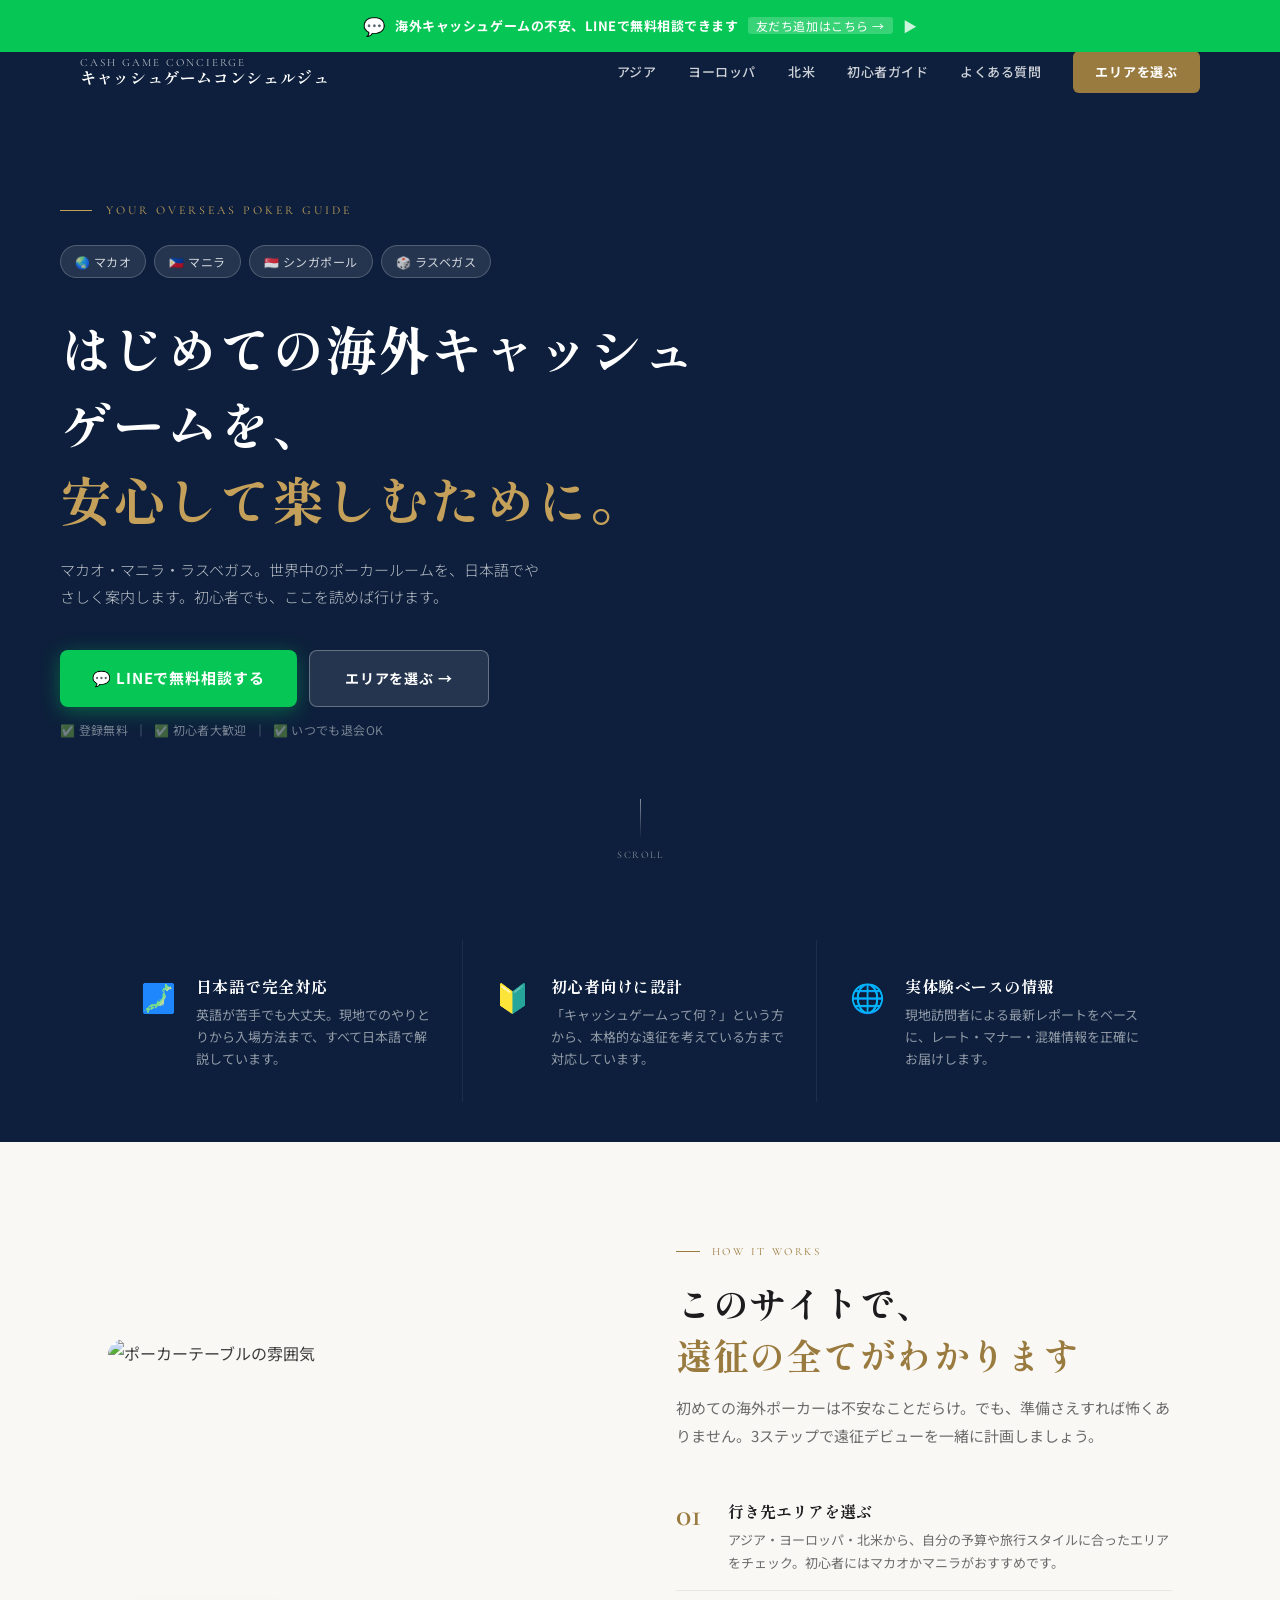
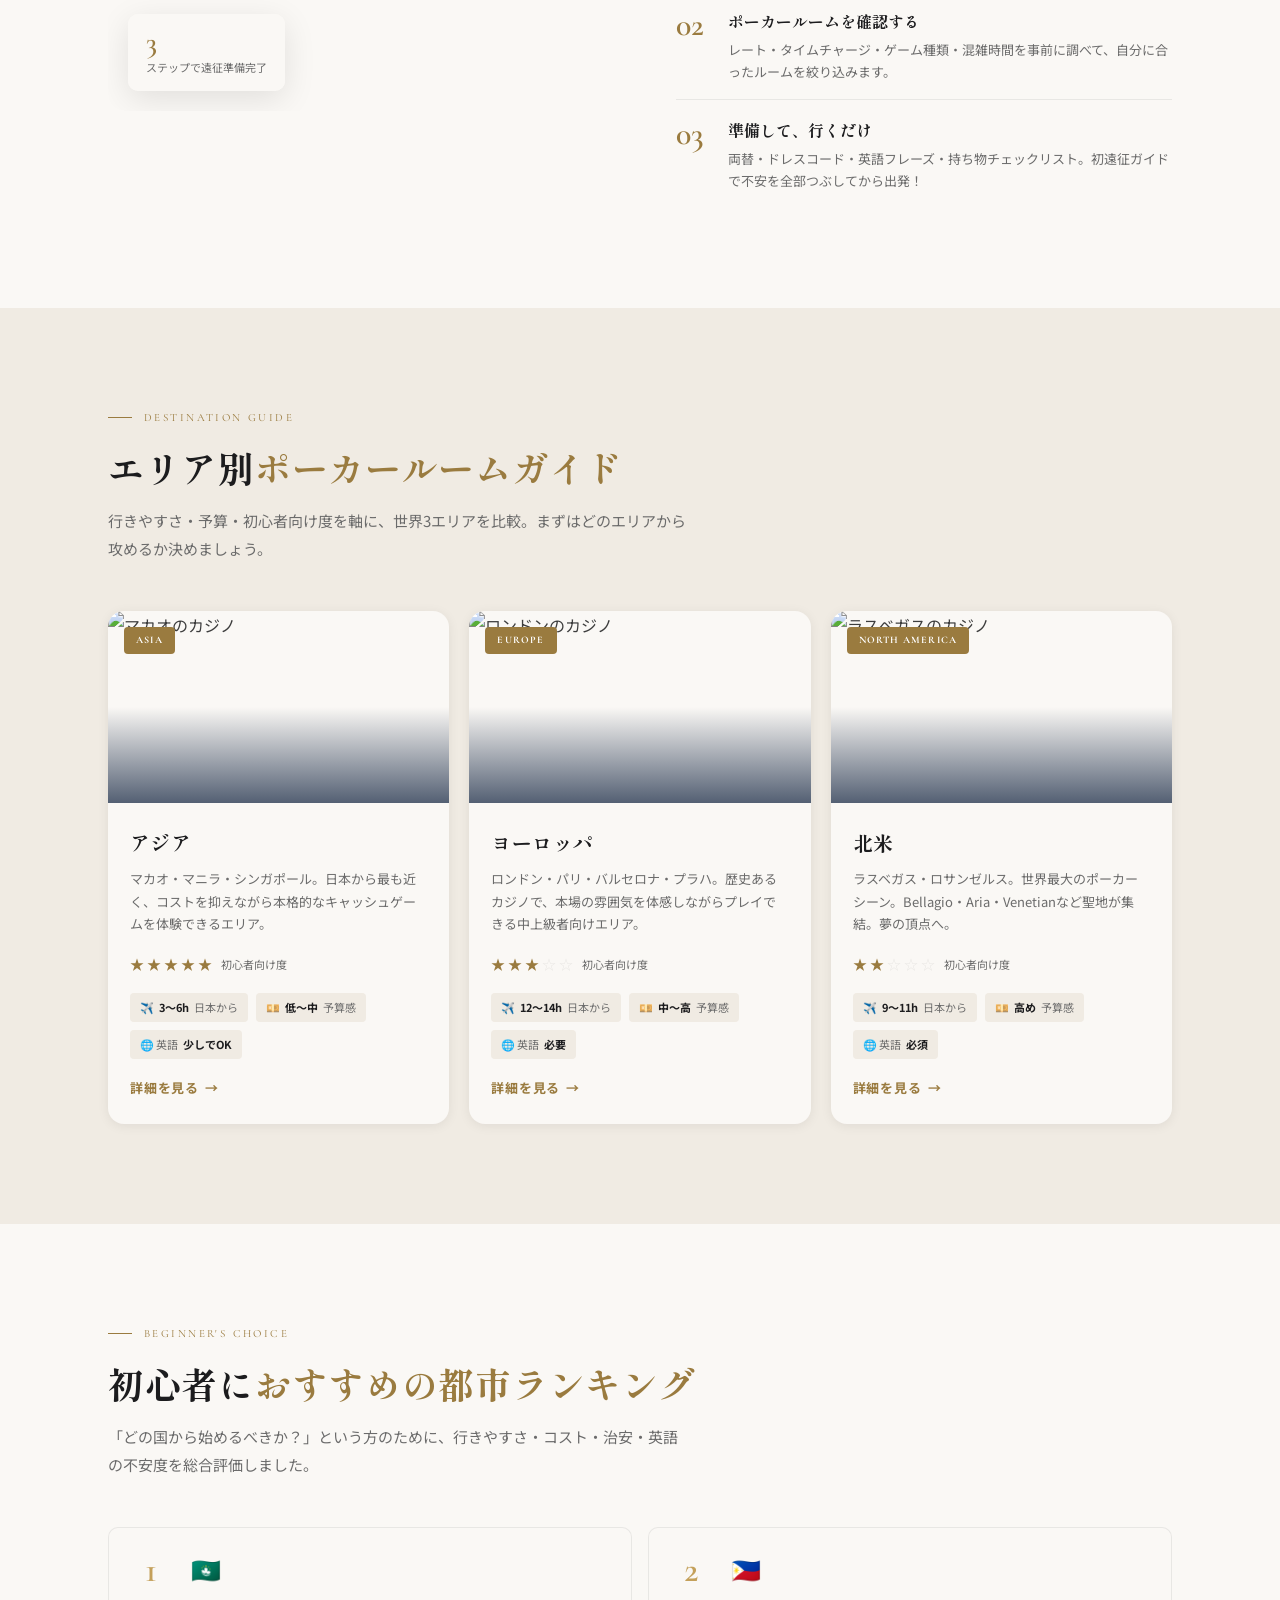
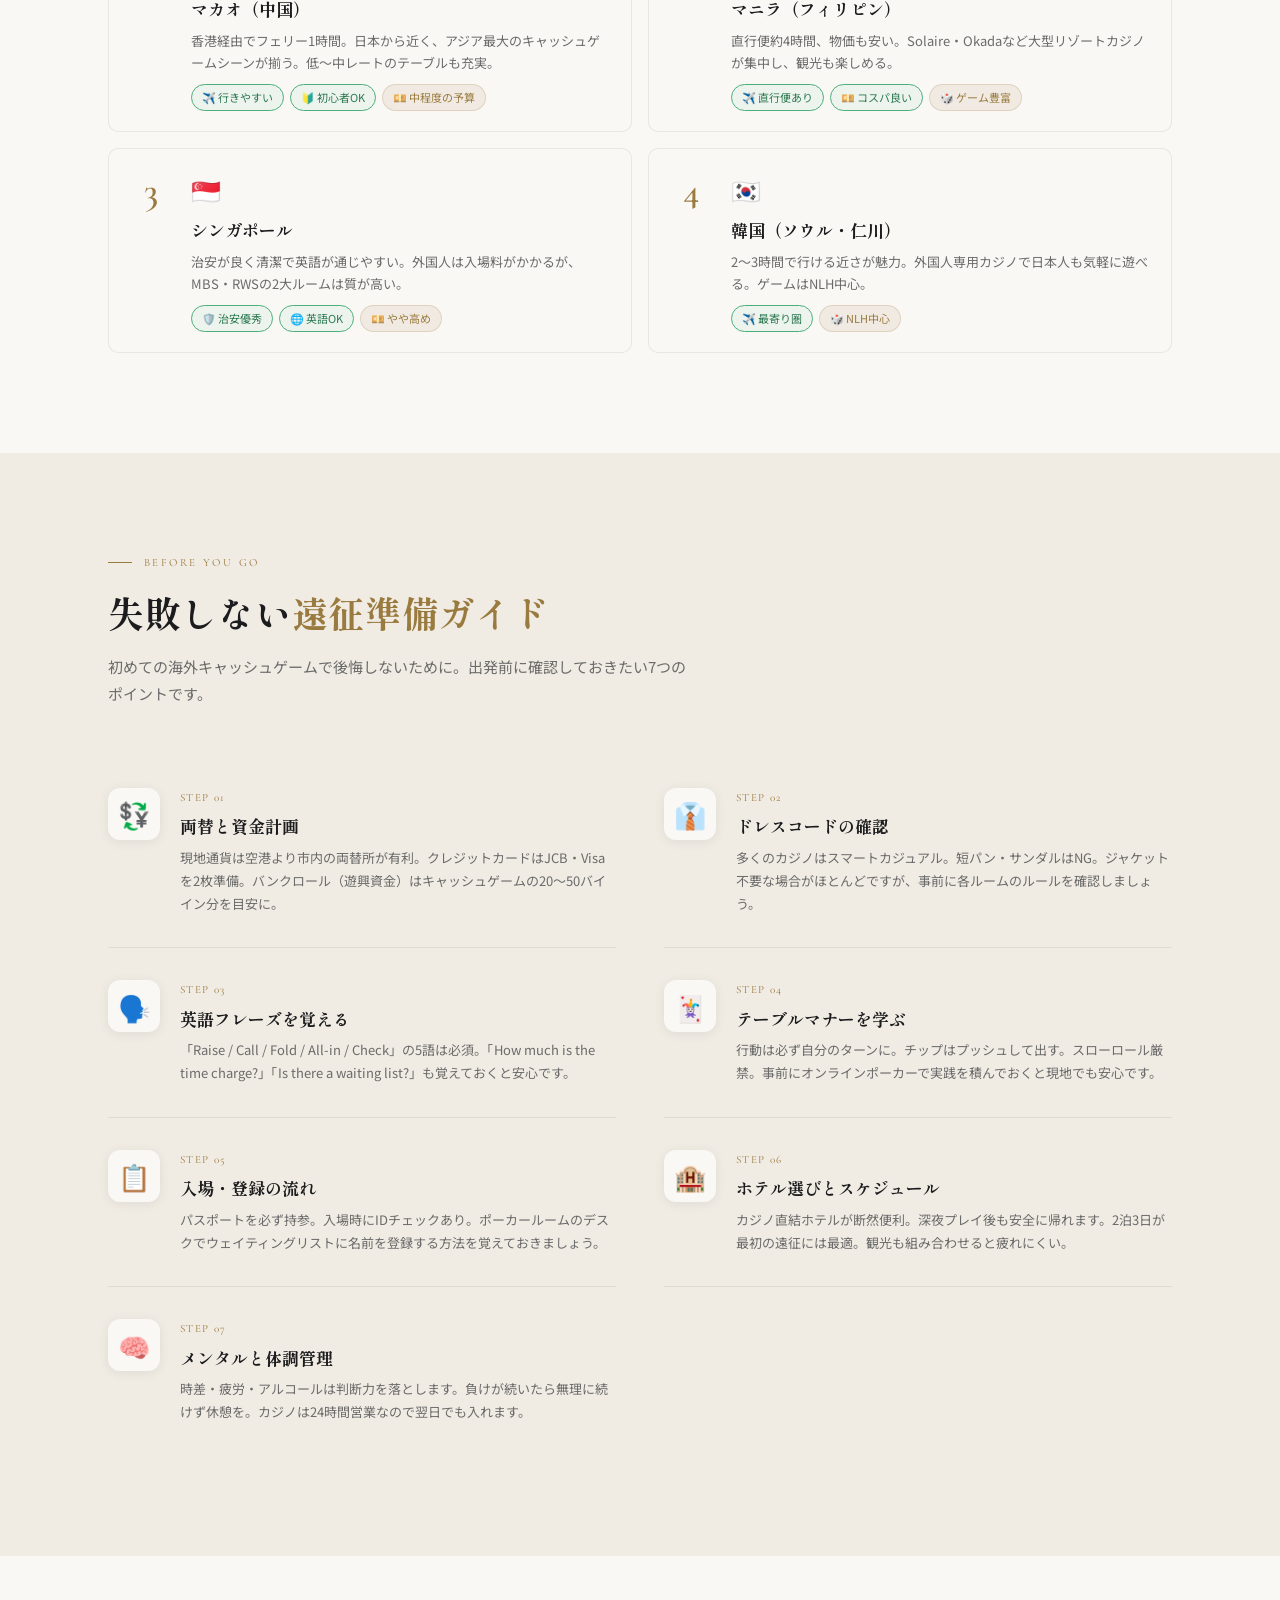
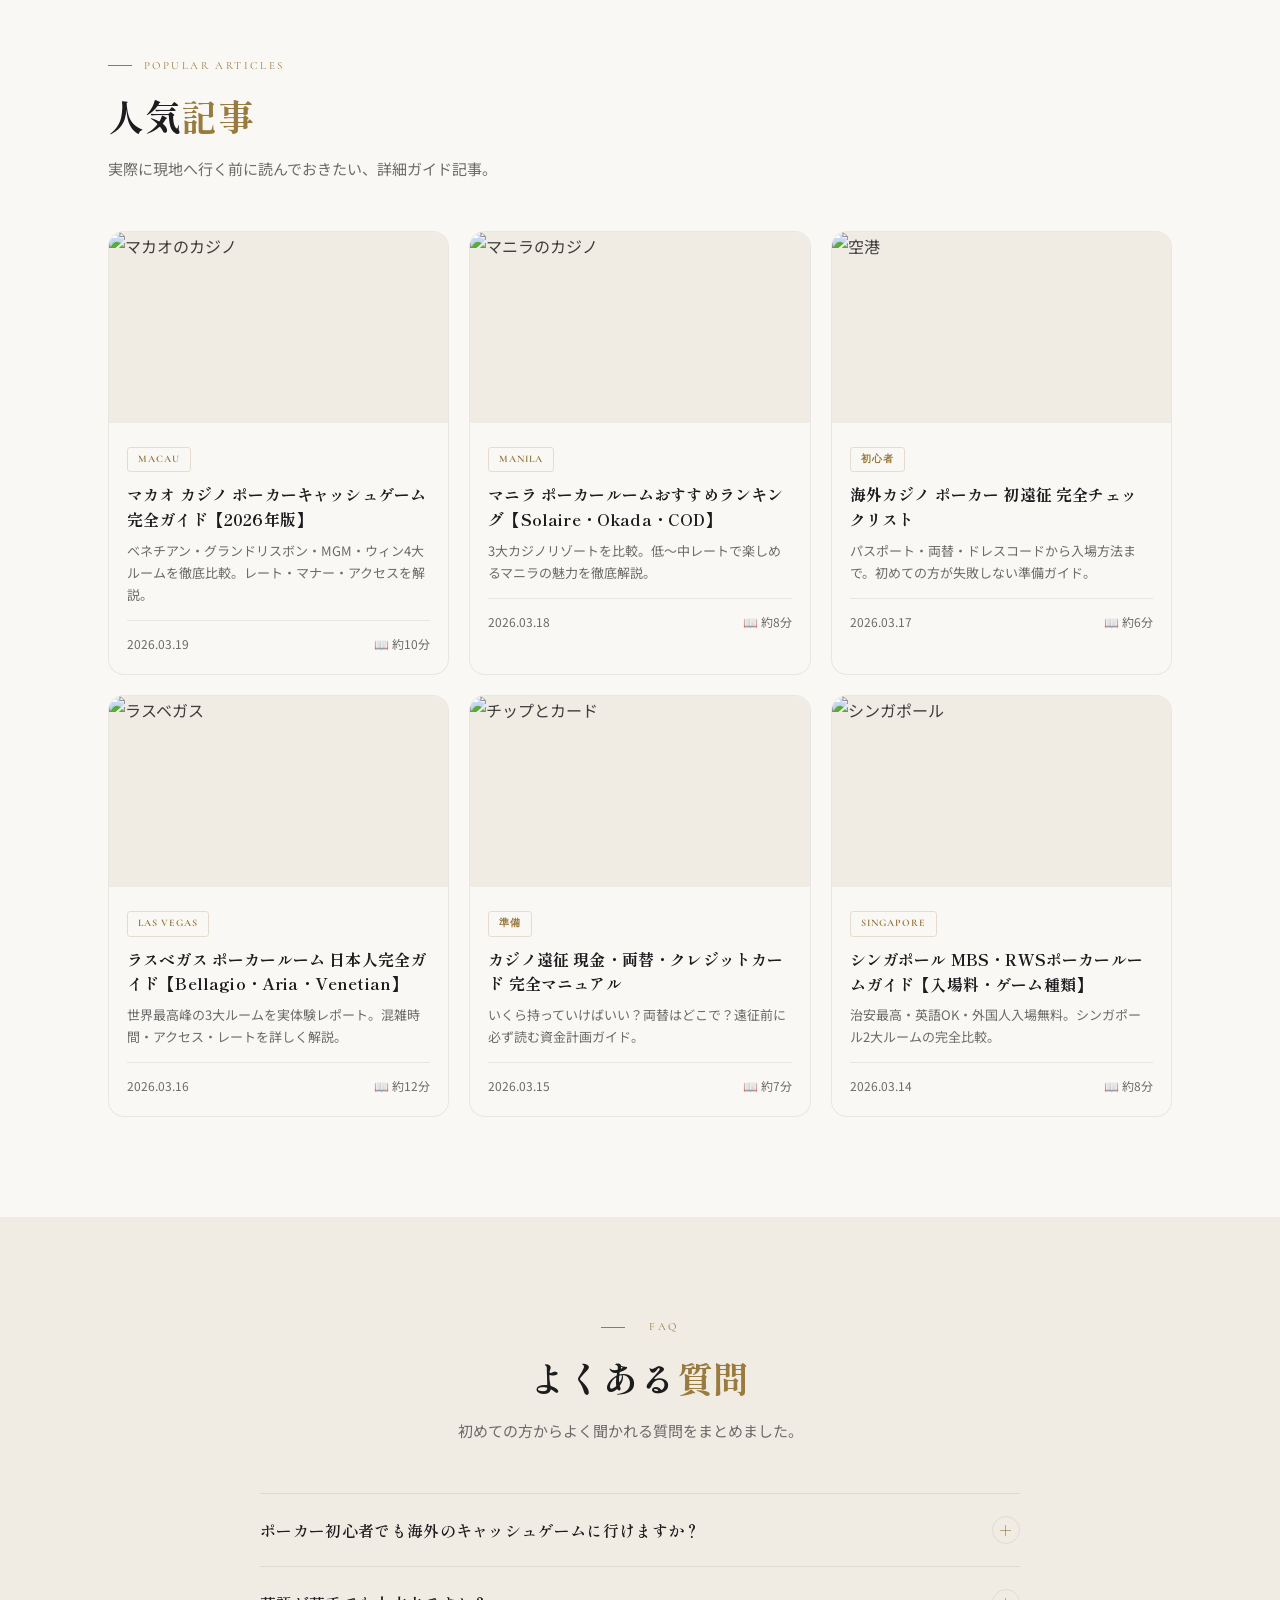
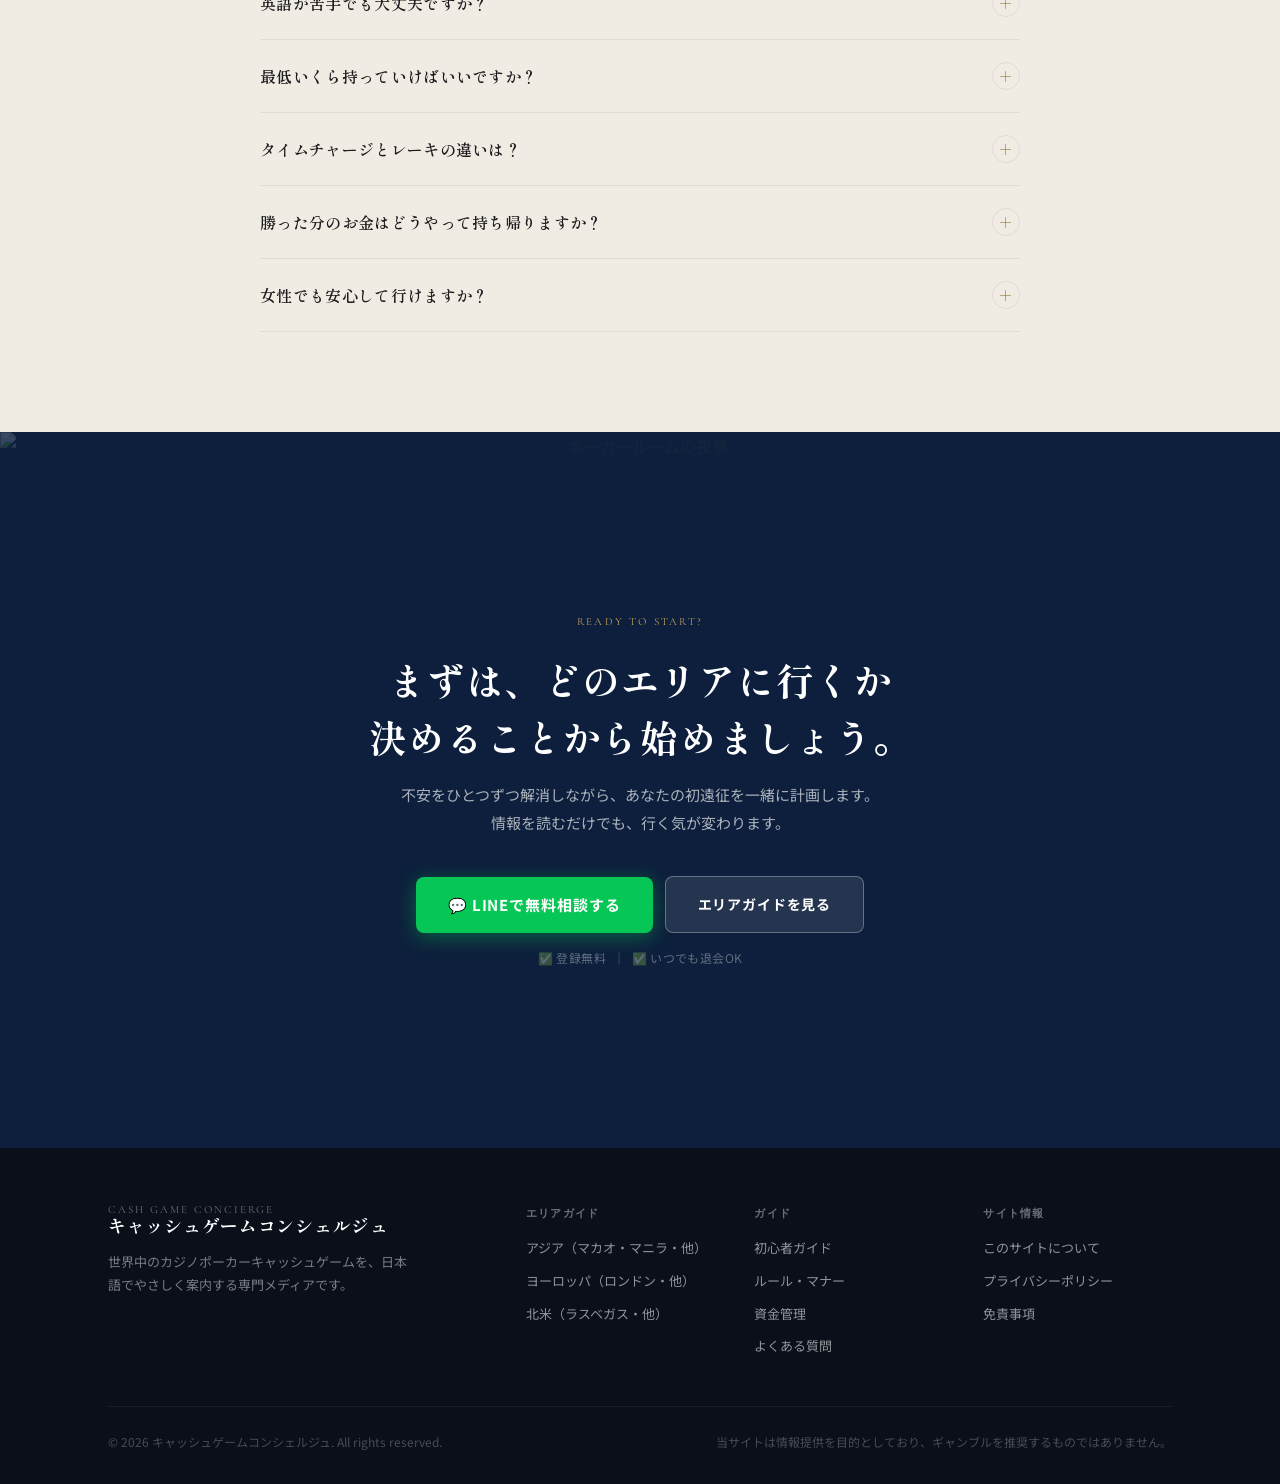
==== commit b2af698e: "Add: LINE登録バー（最上部固定）＋ヒーローCTA＋フッターCTA" ====
--- a/index.html
+++ b/index.html
@@ -11,6 +11,18 @@
 <link rel="stylesheet" href="css/style.css">
 </head>
 <body>
+
+<!-- LINE ANNOUNCEMENT BAR（最上部固定・最優先CV） -->
+<div class="line-bar">
+  <a href="https://lin.ee/your-line-id" class="line-bar-inner" target="_blank" rel="noopener">
+    <span class="line-bar-icon">💬</span>
+    <span class="line-bar-text">
+      海外キャッシュゲームの不安、LINEで無料相談できます
+      <span>友だち追加はこちら →</span>
+    </span>
+    <span class="line-bar-arrow">▶</span>
+  </a>
+</div>
 
 <!-- HEADER -->
 <header>
@@ -67,9 +79,14 @@
     </h1>
     <p class="hero-sub">マカオ・マニラ・ラスベガス。世界中のポーカールームを、日本語でやさしく案内します。初心者でも、ここを読めば行けます。</p>
     <div class="hero-btns">
-      <a href="area/asia.html" class="btn btn-primary">▶ エリアを選んで始める</a>
-      <a href="guide/beginners.html" class="btn btn-ghost">初めての方へ</a>
-    </div>
+      <a href="https://lin.ee/your-line-id" class="btn btn-line" target="_blank" rel="noopener">
+        💬 LINEで無料相談する
+      </a>
+      <a href="area/asia.html" class="btn btn-ghost">エリアを選ぶ →</a>
+    </div>
+    <p style="margin-top:12px; font-size:12px; color:rgba(255,255,255,0.45); letter-spacing:0.03em;">
+      ✅ 登録無料 &nbsp;｜&nbsp; ✅ 初心者大歓迎 &nbsp;｜&nbsp; ✅ いつでも退会OK
+    </p>
   </div>
   <div class="hero-scroll">
     <div class="scroll-line"></div>
@@ -520,9 +537,12 @@
     <h2 class="final-cta-title">まずは、どのエリアに行くか<br>決めることから始めましょう。</h2>
     <p class="final-cta-desc">不安をひとつずつ解消しながら、あなたの初遠征を一緒に計画します。情報を読むだけでも、行く気が変わります。</p>
     <div class="final-cta-btns">
-      <a href="area/asia.html" class="btn btn-primary">🌏 アジアガイドを見る</a>
-      <a href="guide/beginners.html" class="btn btn-ghost">初心者ガイドを読む</a>
-    </div>
+      <a href="https://lin.ee/your-line-id" class="btn btn-line" target="_blank" rel="noopener">💬 LINEで無料相談する</a>
+      <a href="area/asia.html" class="btn btn-ghost">エリアガイドを見る</a>
+    </div>
+    <p style="margin-top:14px; font-size:12px; color:rgba(255,255,255,0.35); letter-spacing:0.03em;">
+      ✅ 登録無料 &nbsp;｜&nbsp; ✅ いつでも退会OK
+    </p>
   </div>
 </section>
 
--- a/css/style.css
+++ b/css/style.css
@@ -66,11 +66,59 @@
 .reveal-delay-5 { transition-delay: 0.5s; }
 
 /* ============================================
+   LINE ANNOUNCEMENT BAR（最上部固定）
+   ============================================ */
+.line-bar {
+  position: fixed;
+  top: 0; left: 0; right: 0;
+  z-index: 300;
+  background: #06C755;
+  padding: 0;
+  display: flex;
+  align-items: center;
+  justify-content: center;
+}
+.line-bar-inner {
+  width: 100%;
+  display: flex;
+  align-items: center;
+  justify-content: center;
+  gap: 10px;
+  padding: 10px 16px;
+  text-decoration: none;
+  transition: background 0.2s;
+}
+.line-bar-inner:hover { background: #05b34c; }
+.line-bar-icon { font-size: 18px; flex-shrink: 0; }
+.line-bar-text {
+  font-family: var(--sans);
+  font-size: 13px;
+  font-weight: 700;
+  color: #fff;
+  letter-spacing: 0.04em;
+  line-height: 1.3;
+}
+.line-bar-text span {
+  display: inline-block;
+  background: rgba(255,255,255,0.2);
+  border-radius: 3px;
+  padding: 1px 8px;
+  margin-left: 6px;
+  font-size: 12px;
+  font-weight: 400;
+}
+.line-bar-arrow {
+  font-size: 14px;
+  color: rgba(255,255,255,0.8);
+  flex-shrink: 0;
+}
+
+/* ============================================
    HEADER
    ============================================ */
 header {
   position: fixed;
-  top: 0; left: 0; right: 0;
+  top: 40px; left: 0; right: 0;
   z-index: 200;
   transition: background var(--transition), box-shadow var(--transition);
 }
@@ -134,7 +182,7 @@
 .mobile-nav {
   display: none;
   position: fixed;
-  top: 64px; left: 0; right: 0; bottom: 0;
+  top: 104px; left: 0; right: 0; bottom: 0;
   background: var(--cream);
   z-index: 199;
   padding: 32px 24px;
@@ -339,6 +387,18 @@
   color: #fff;
   transform: translateY(-2px);
 }
+.btn-line {
+  background: #06C755;
+  color: #fff;
+  box-shadow: 0 4px 20px rgba(6,199,85,0.4);
+  font-size: 15px;
+}
+.btn-line:hover {
+  background: #05b34c;
+  color: #fff;
+  box-shadow: 0 6px 28px rgba(6,199,85,0.5);
+  transform: translateY(-2px);
+}
 
 .hero-scroll {
   position: absolute;
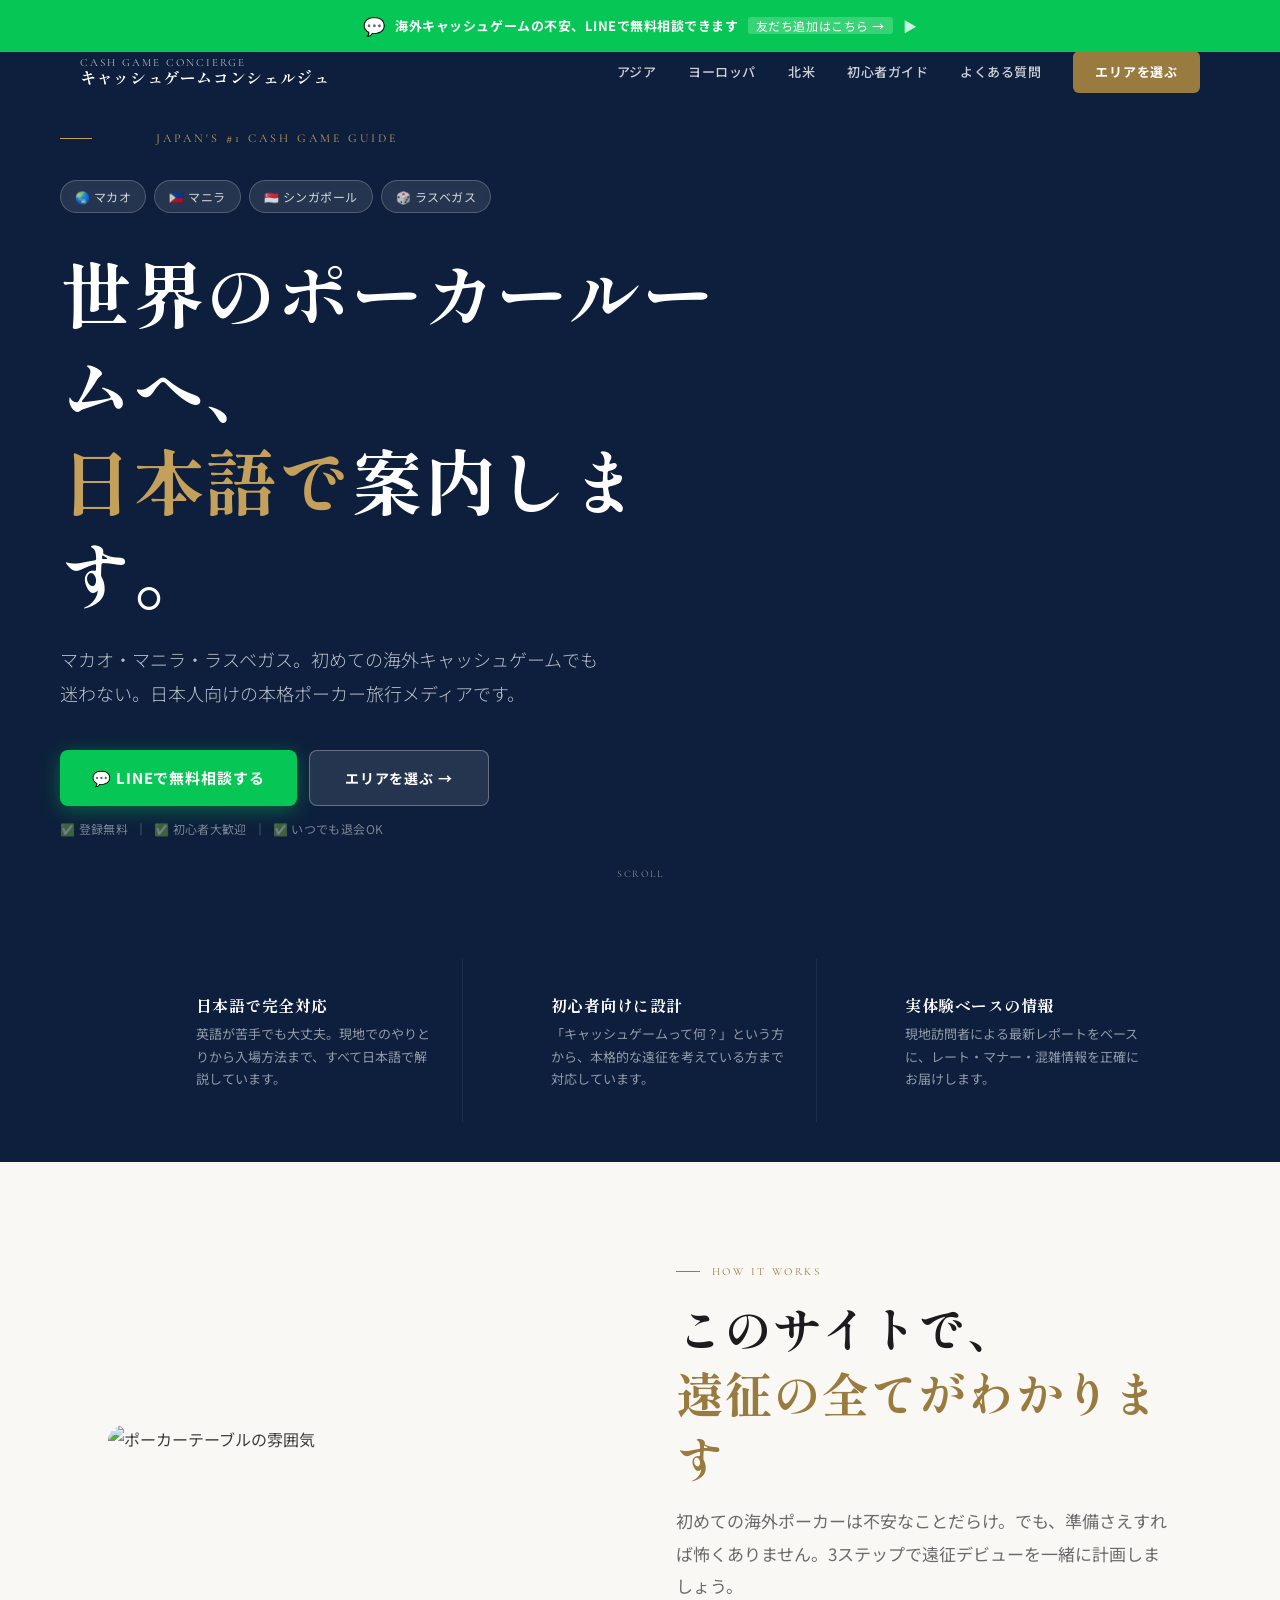
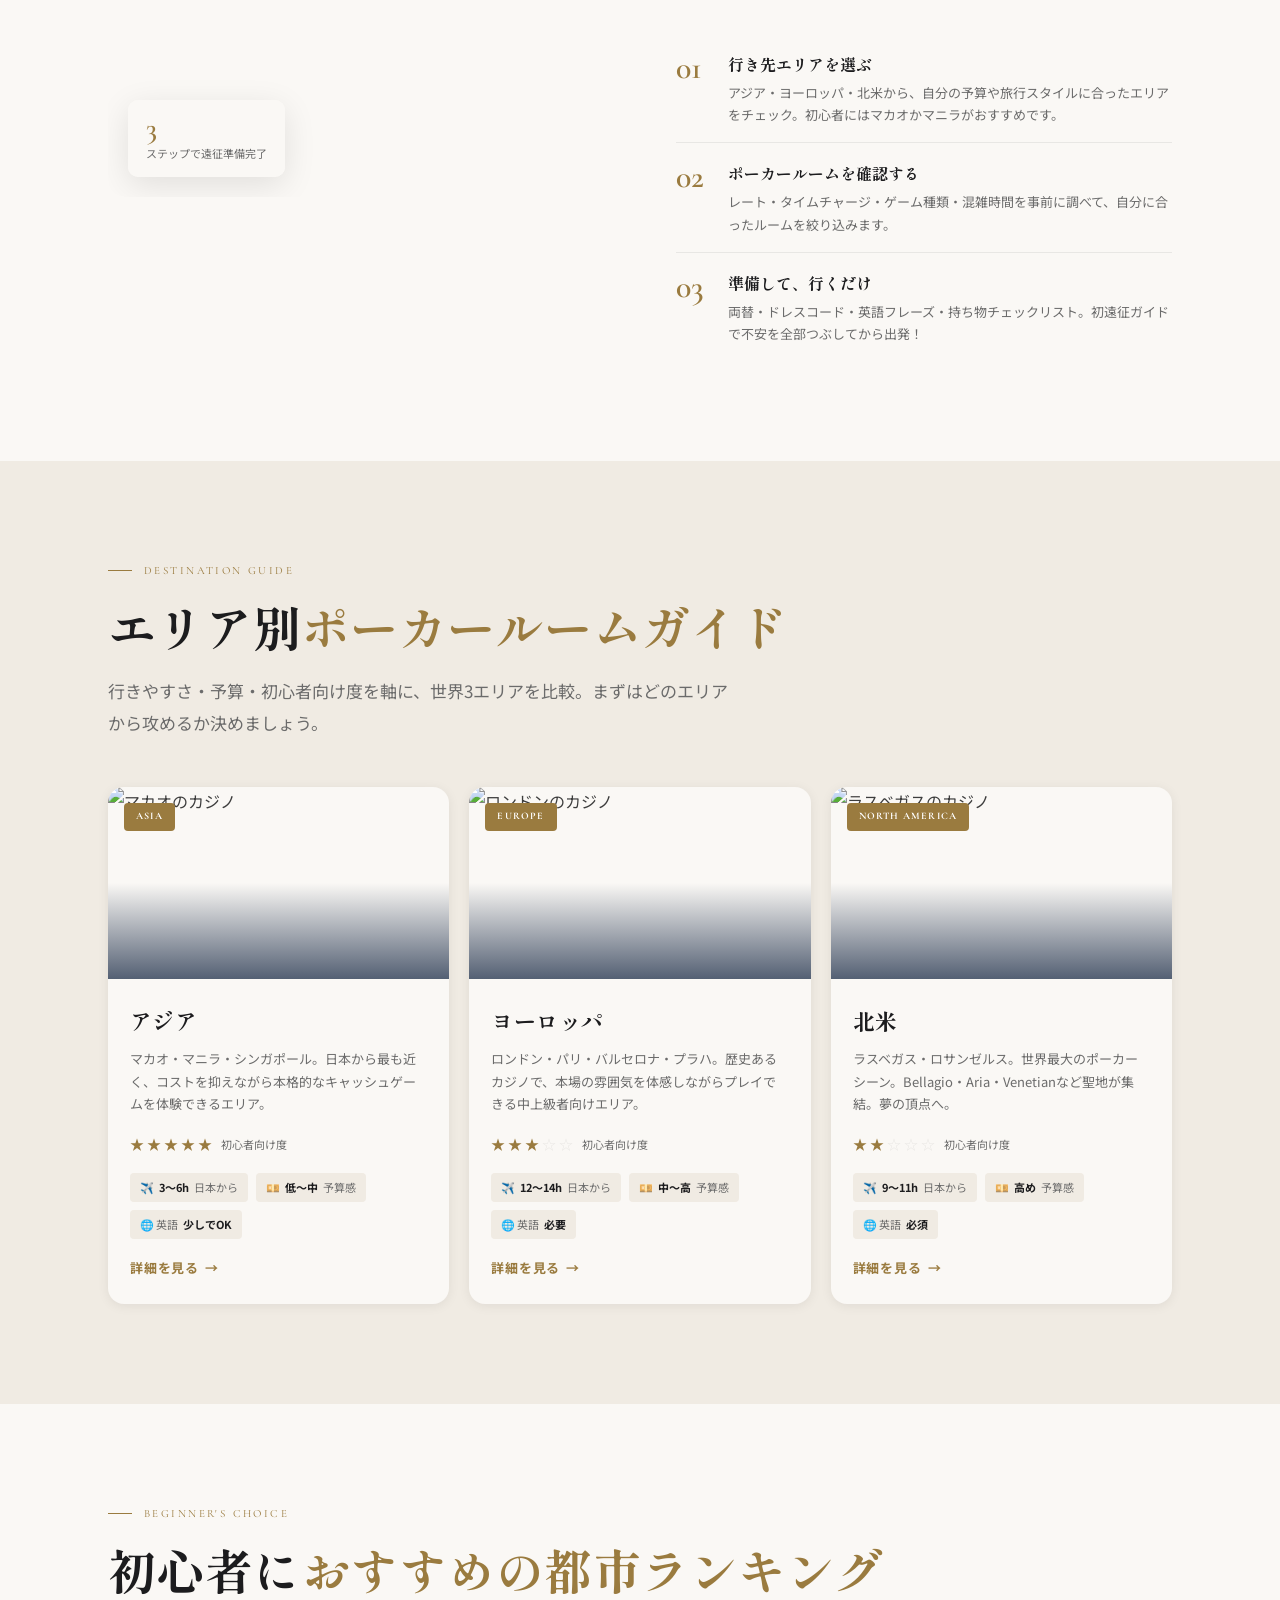
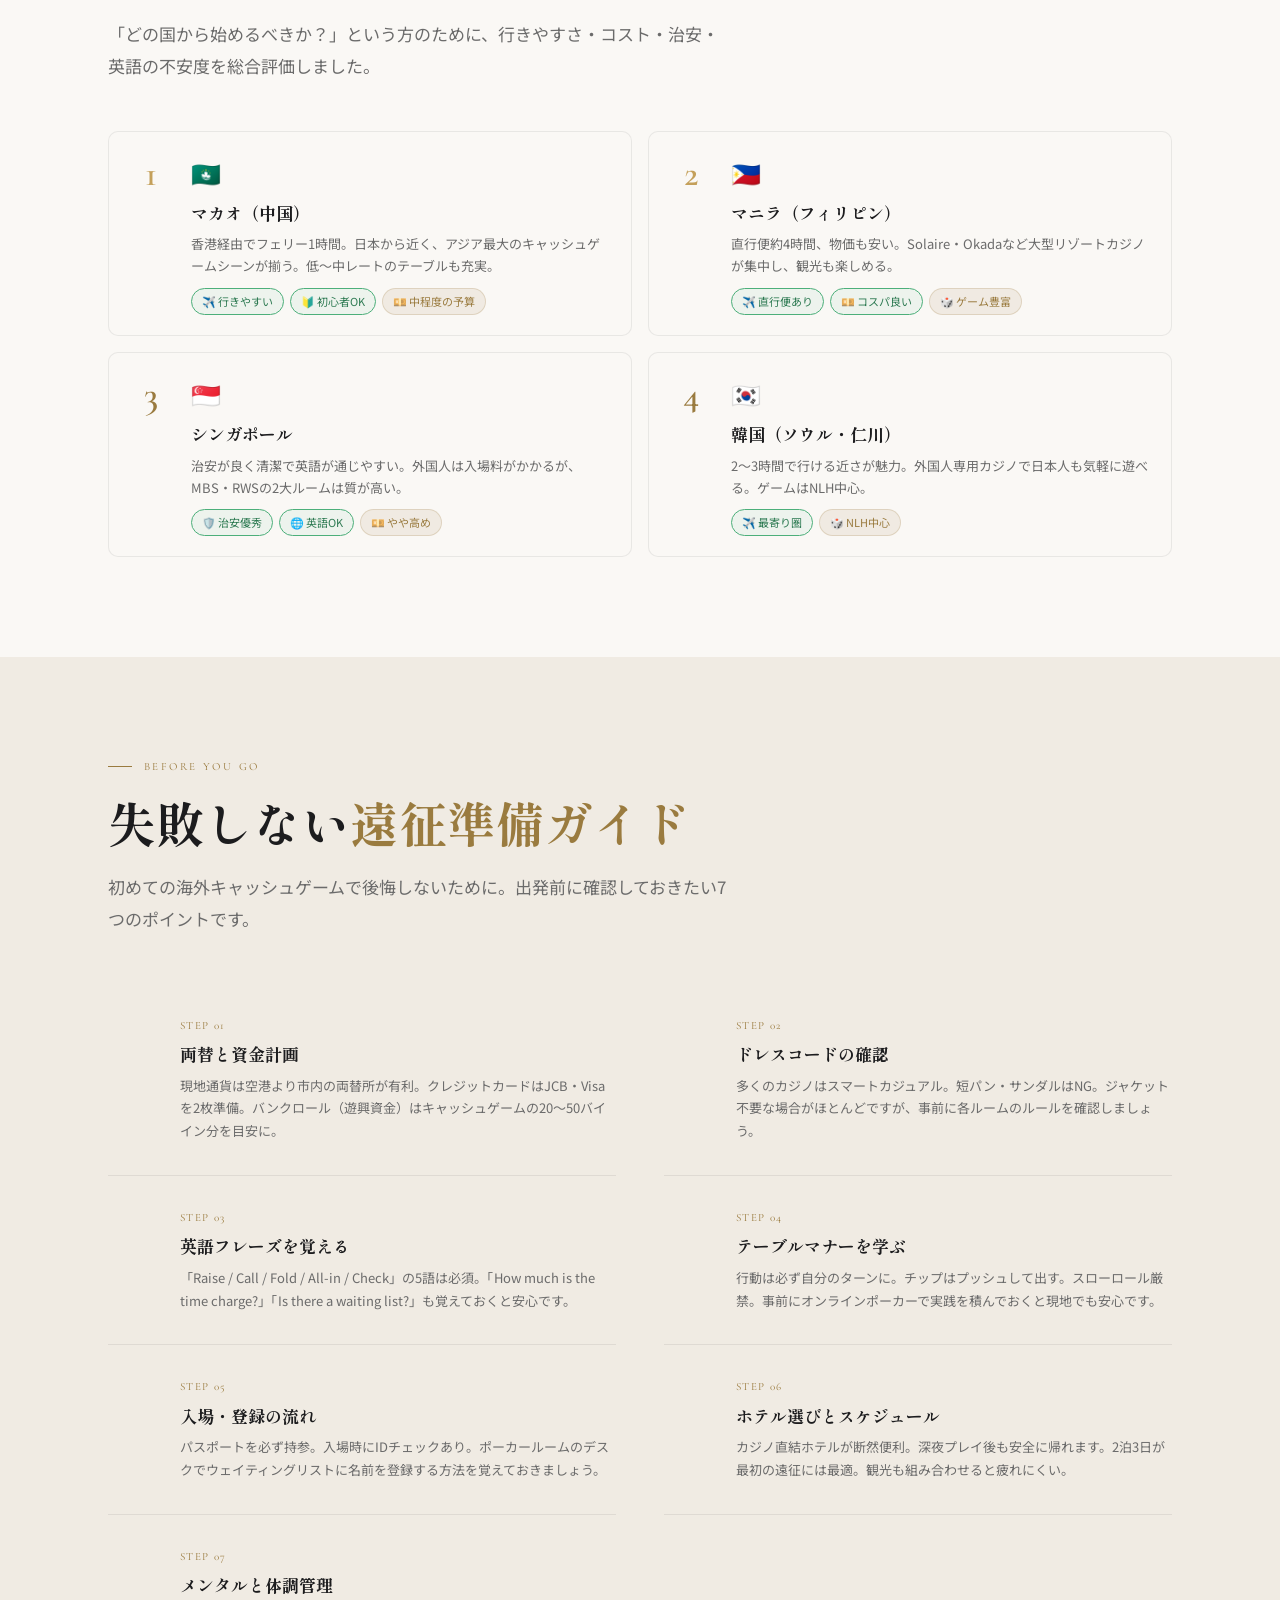
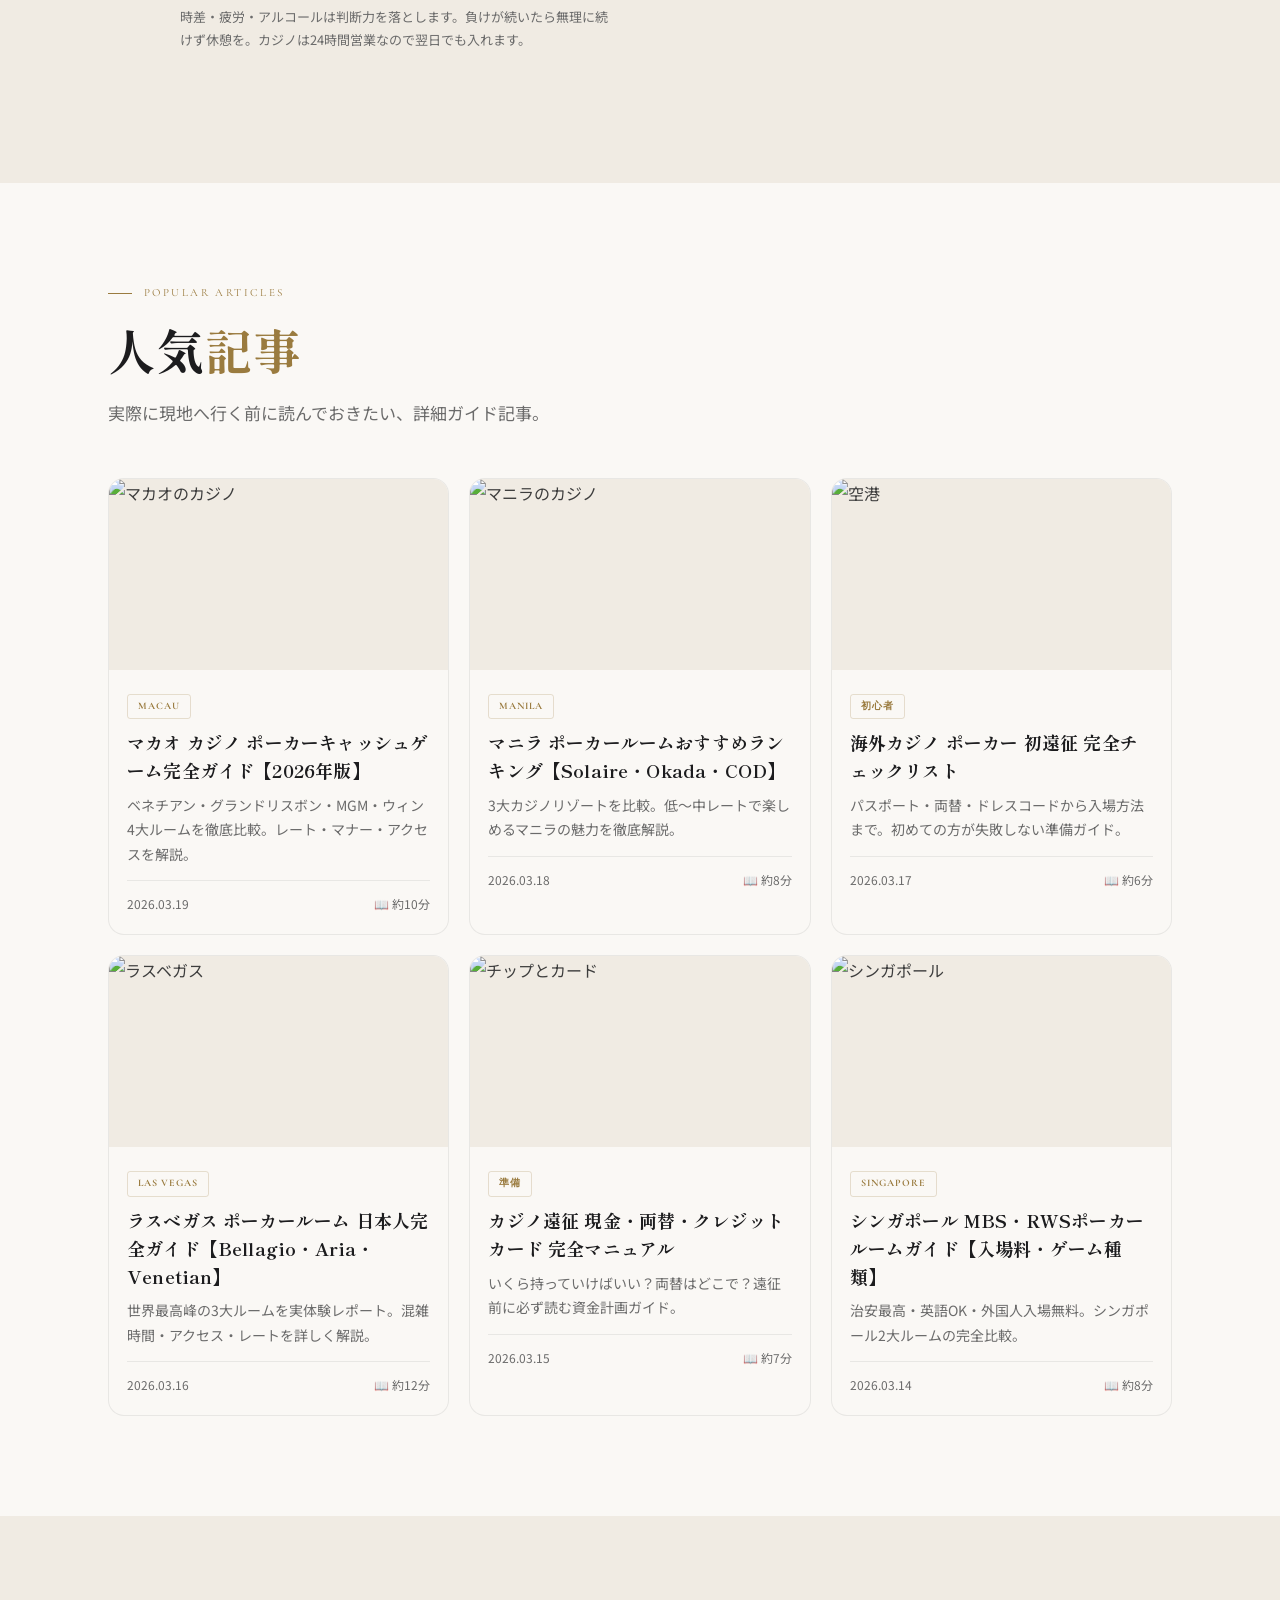
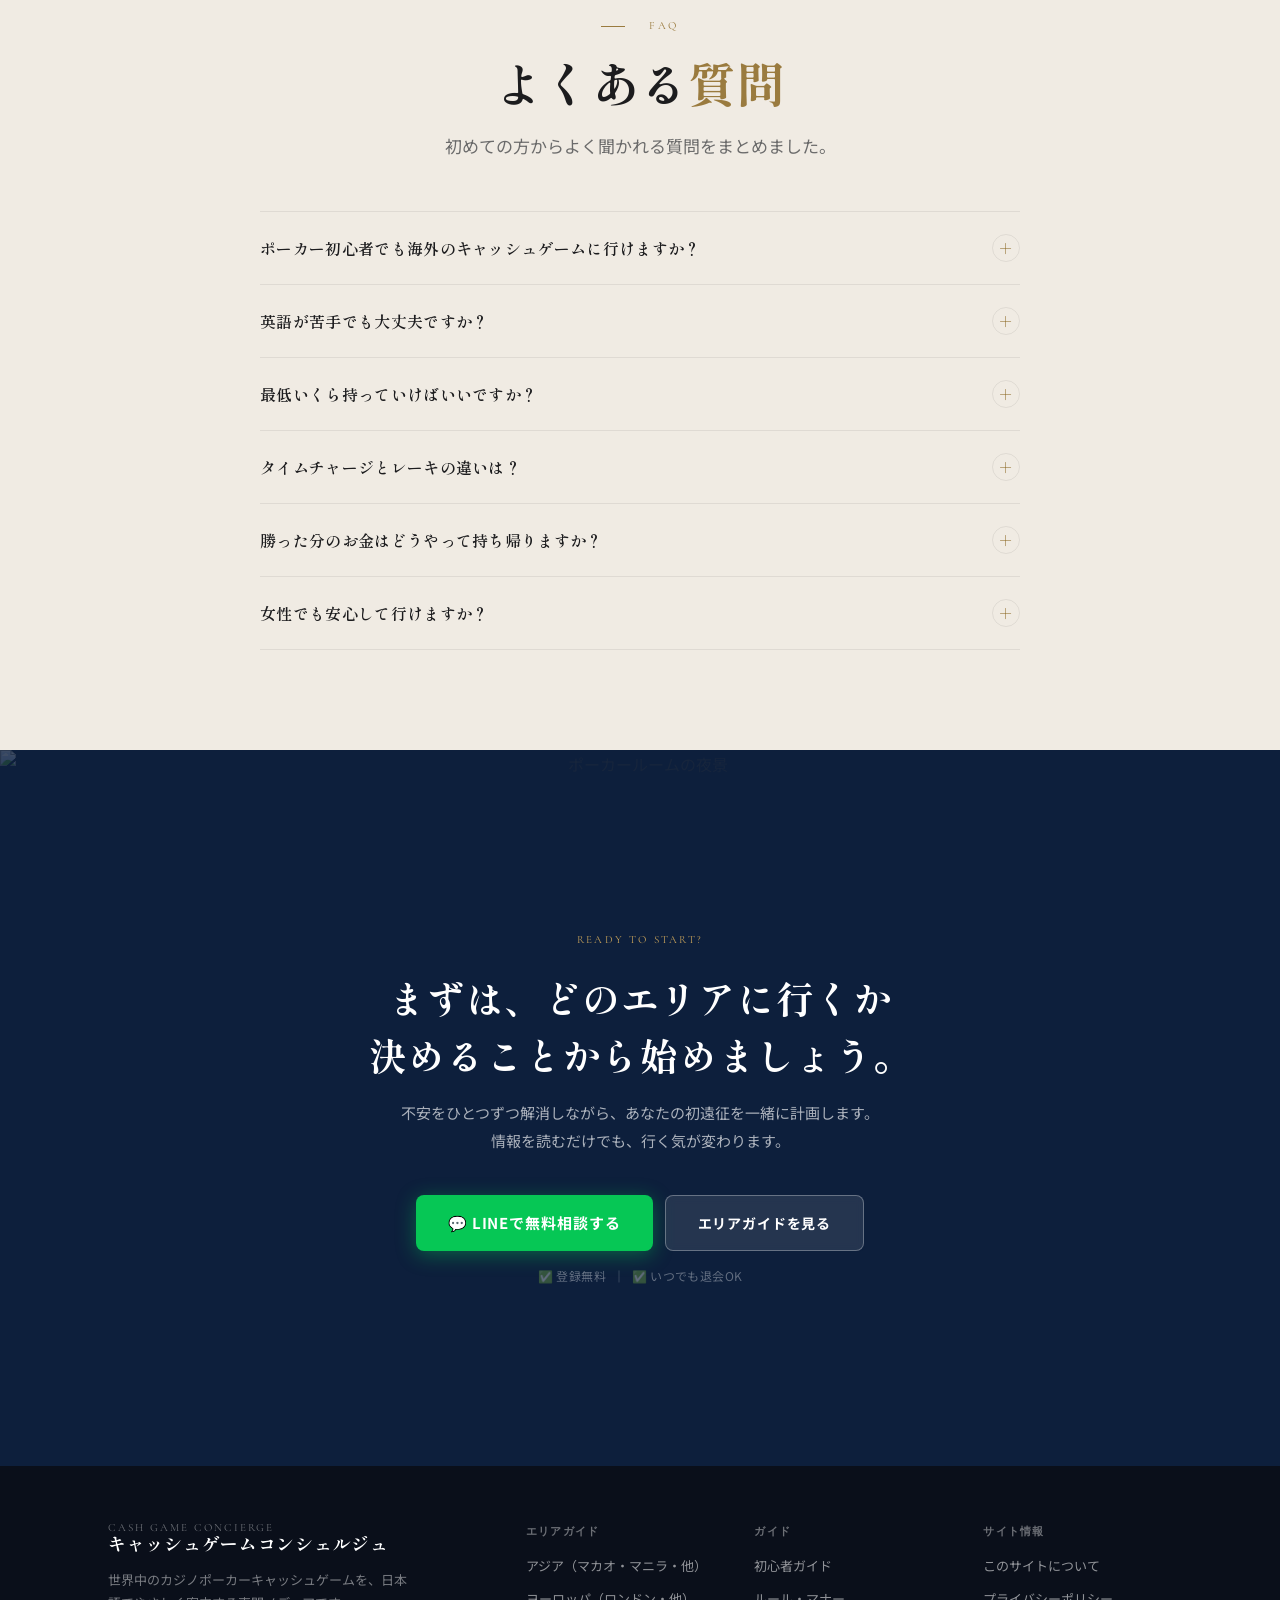
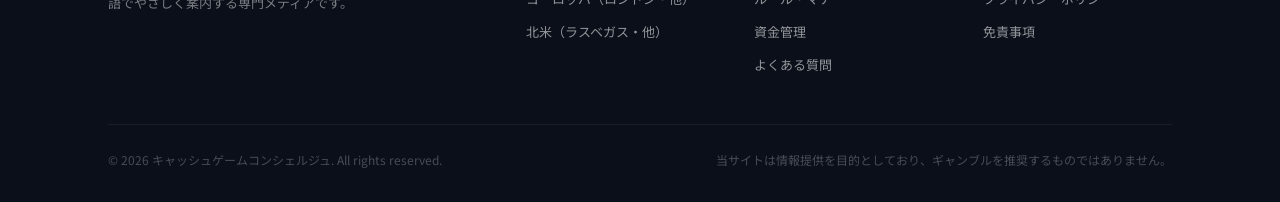
==== commit c037b661: "Add: Lottieアニメ・文字大型化・リアルポーカー写真に更新" ====
--- a/index.html
+++ b/index.html
@@ -66,7 +66,10 @@
     <div class="hero-overlay"></div>
   </div>
   <div class="hero-content">
-    <div class="hero-eyebrow">Your Overseas Poker Guide</div>
+    <div class="hero-eyebrow">
+      <div data-lottie="cards" data-width="24" data-height="24" class="lottie-placeholder lottie-hero-badge"></div>
+      Japan's #1 Cash Game Guide
+    </div>
     <div class="hero-tags">
       <span class="hero-tag">🌏 マカオ</span>
       <span class="hero-tag">🇵🇭 マニラ</span>
@@ -74,10 +77,10 @@
       <span class="hero-tag">🎲 ラスベガス</span>
     </div>
     <h1 class="hero-title">
-      はじめての海外キャッシュゲームを、<br>
-      <em>安心して楽しむために。</em>
+      世界のポーカールームへ、<br>
+      <em>日本語で</em>案内します。
     </h1>
-    <p class="hero-sub">マカオ・マニラ・ラスベガス。世界中のポーカールームを、日本語でやさしく案内します。初心者でも、ここを読めば行けます。</p>
+    <p class="hero-sub">マカオ・マニラ・ラスベガス。初めての海外キャッシュゲームでも迷わない。日本人向けの本格ポーカー旅行メディアです。</p>
     <div class="hero-btns">
       <a href="https://lin.ee/your-line-id" class="btn btn-line" target="_blank" rel="noopener">
         💬 LINEで無料相談する
@@ -89,7 +92,8 @@
     </p>
   </div>
   <div class="hero-scroll">
-    <div class="scroll-line"></div>
+    <!-- Lottie スクロール誘導アニメ -->
+    <div data-lottie="scroll" data-width="44" data-height="44" class="lottie-placeholder" style="opacity:.65;"></div>
     <span>Scroll</span>
   </div>
 </section>
@@ -101,21 +105,21 @@
   <div class="container">
     <div class="trust-grid">
       <div class="trust-item reveal">
-        <div class="trust-icon">🗾</div>
+        <div data-lottie="map" data-width="56" data-height="56" class="lottie-placeholder trust-icon"></div>
         <div class="trust-body">
           <div class="trust-label">日本語で完全対応</div>
           <div class="trust-desc">英語が苦手でも大丈夫。現地でのやりとりから入場方法まで、すべて日本語で解説しています。</div>
         </div>
       </div>
       <div class="trust-item reveal reveal-delay-2">
-        <div class="trust-icon">🔰</div>
+        <div data-lottie="star" data-width="56" data-height="56" class="lottie-placeholder trust-icon"></div>
         <div class="trust-body">
           <div class="trust-label">初心者向けに設計</div>
           <div class="trust-desc">「キャッシュゲームって何？」という方から、本格的な遠征を考えている方まで対応しています。</div>
         </div>
       </div>
       <div class="trust-item reveal reveal-delay-3">
-        <div class="trust-icon">🌐</div>
+        <div data-lottie="globe" data-width="56" data-height="56" class="lottie-placeholder trust-icon"></div>
         <div class="trust-body">
           <div class="trust-label">実体験ベースの情報</div>
           <div class="trust-desc">現地訪問者による最新レポートをベースに、レート・マナー・混雑情報を正確にお届けします。</div>
@@ -337,7 +341,7 @@
     </div>
     <div class="prep-grid">
       <div class="prep-step reveal">
-        <div class="prep-step-icon">💱</div>
+        <div data-lottie="money" data-width="52" data-height="52" class="lottie-placeholder prep-step-icon" style="background:none;box-shadow:none;border-radius:0;"></div>
         <div>
           <div class="prep-step-num">STEP 01</div>
           <div class="prep-step-title">両替と資金計画</div>
@@ -345,7 +349,7 @@
         </div>
       </div>
       <div class="prep-step reveal reveal-delay-1">
-        <div class="prep-step-icon">👔</div>
+        <div data-lottie="checklist" data-width="52" data-height="52" class="lottie-placeholder prep-step-icon" style="background:none;box-shadow:none;border-radius:0;"></div>
         <div>
           <div class="prep-step-num">STEP 02</div>
           <div class="prep-step-title">ドレスコードの確認</div>
@@ -353,7 +357,7 @@
         </div>
       </div>
       <div class="prep-step reveal reveal-delay-2">
-        <div class="prep-step-icon">🗣️</div>
+        <div data-lottie="handshake" data-width="52" data-height="52" class="lottie-placeholder prep-step-icon" style="background:none;box-shadow:none;border-radius:0;"></div>
         <div>
           <div class="prep-step-num">STEP 03</div>
           <div class="prep-step-title">英語フレーズを覚える</div>
@@ -361,7 +365,7 @@
         </div>
       </div>
       <div class="prep-step reveal reveal-delay-3">
-        <div class="prep-step-icon">🃏</div>
+        <div data-lottie="cards" data-width="52" data-height="52" class="lottie-placeholder prep-step-icon" style="background:none;box-shadow:none;border-radius:0;"></div>
         <div>
           <div class="prep-step-num">STEP 04</div>
           <div class="prep-step-title">テーブルマナーを学ぶ</div>
@@ -369,7 +373,7 @@
         </div>
       </div>
       <div class="prep-step reveal">
-        <div class="prep-step-icon">📋</div>
+        <div data-lottie="checklist" data-width="52" data-height="52" class="lottie-placeholder prep-step-icon" style="background:none;box-shadow:none;border-radius:0;"></div>
         <div>
           <div class="prep-step-num">STEP 05</div>
           <div class="prep-step-title">入場・登録の流れ</div>
@@ -377,7 +381,7 @@
         </div>
       </div>
       <div class="prep-step reveal reveal-delay-1">
-        <div class="prep-step-icon">🏨</div>
+        <div data-lottie="plane" data-width="52" data-height="52" class="lottie-placeholder prep-step-icon" style="background:none;box-shadow:none;border-radius:0;"></div>
         <div>
           <div class="prep-step-num">STEP 06</div>
           <div class="prep-step-title">ホテル選びとスケジュール</div>
@@ -385,7 +389,7 @@
         </div>
       </div>
       <div class="prep-step reveal reveal-delay-2">
-        <div class="prep-step-icon">🧠</div>
+        <div data-lottie="trophy" data-width="52" data-height="52" class="lottie-placeholder prep-step-icon" style="background:none;box-shadow:none;border-radius:0;"></div>
         <div>
           <div class="prep-step-num">STEP 07</div>
           <div class="prep-step-title">メンタルと体調管理</div>
--- a/css/style.css
+++ b/css/style.css
@@ -66,6 +66,31 @@
 .reveal-delay-5 { transition-delay: 0.5s; }
 
 /* ============================================
+   LOTTIE
+   ============================================ */
+lottie-player { display:block; }
+
+.lottie-scroll {
+  width: 48px; height: 48px;
+  opacity: 0.7;
+}
+.lottie-icon {
+  width: 56px; height: 56px;
+  flex-shrink: 0;
+}
+.lottie-step {
+  width: 64px; height: 64px;
+  flex-shrink: 0;
+  border-radius: 16px;
+  background: var(--cream);
+  padding: 6px;
+  box-shadow: var(--shadow-sm);
+}
+.lottie-hero-badge {
+  width: 36px; height: 36px;
+}
+
+/* ============================================
    LINE ANNOUNCEMENT BAR（最上部固定）
    ============================================ */
 .line-bar {
@@ -300,12 +325,12 @@
 
 .hero-title {
   font-family: var(--serif);
-  font-size: clamp(28px, 6vw, 52px);
-  font-weight: 700;
-  line-height: 1.45;
-  color: #fff;
-  letter-spacing: 0.02em;
-  margin-bottom: 20px;
+  font-size: clamp(34px, 8vw, 72px);
+  font-weight: 700;
+  line-height: 1.3;
+  color: #fff;
+  letter-spacing: 0.01em;
+  margin-bottom: 24px;
 }
 .hero-title em {
   font-style: normal;
@@ -313,11 +338,11 @@
 }
 
 .hero-sub {
-  font-size: 15px;
+  font-size: 18px;
   color: rgba(255,255,255,0.72);
-  line-height: 1.8;
+  line-height: 1.85;
   margin-bottom: 40px;
-  max-width: 480px;
+  max-width: 540px;
   font-weight: 300;
 }
 
@@ -486,19 +511,19 @@
 }
 .section-title {
   font-family: var(--serif);
-  font-size: clamp(22px, 4vw, 36px);
+  font-size: clamp(28px, 5vw, 48px);
   font-weight: 700;
   color: var(--ink);
-  line-height: 1.45;
-  letter-spacing: 0.02em;
+  line-height: 1.35;
+  letter-spacing: 0.01em;
 }
 .section-title span { color: var(--gold); }
 .section-desc {
-  margin-top: 14px;
-  font-size: 15px;
+  margin-top: 16px;
+  font-size: 17px;
   color: var(--text-light);
-  line-height: 1.85;
-  max-width: 580px;
+  line-height: 1.9;
+  max-width: 620px;
 }
 
 /* ============================================
@@ -677,7 +702,7 @@
 .area-card-body { padding: 22px 22px 24px; }
 .area-card-title {
   font-family: var(--serif);
-  font-size: 20px;
+  font-size: 22px;
   font-weight: 700;
   color: var(--ink);
   margin-bottom: 8px;
@@ -894,14 +919,14 @@
 }
 .article-card-title {
   font-family: var(--serif);
-  font-size: 16px;
+  font-size: 18px;
   font-weight: 700;
   color: var(--ink);
   line-height: 1.55;
   margin-bottom: 8px;
   letter-spacing: 0.01em;
 }
-.article-card-desc { font-size: 13px; color: var(--text-light); line-height: 1.7; margin-bottom: 14px; }
+.article-card-desc { font-size: 14px; color: var(--text-light); line-height: 1.75; margin-bottom: 14px; }
 .article-card-foot {
   display: flex;
   justify-content: space-between;
